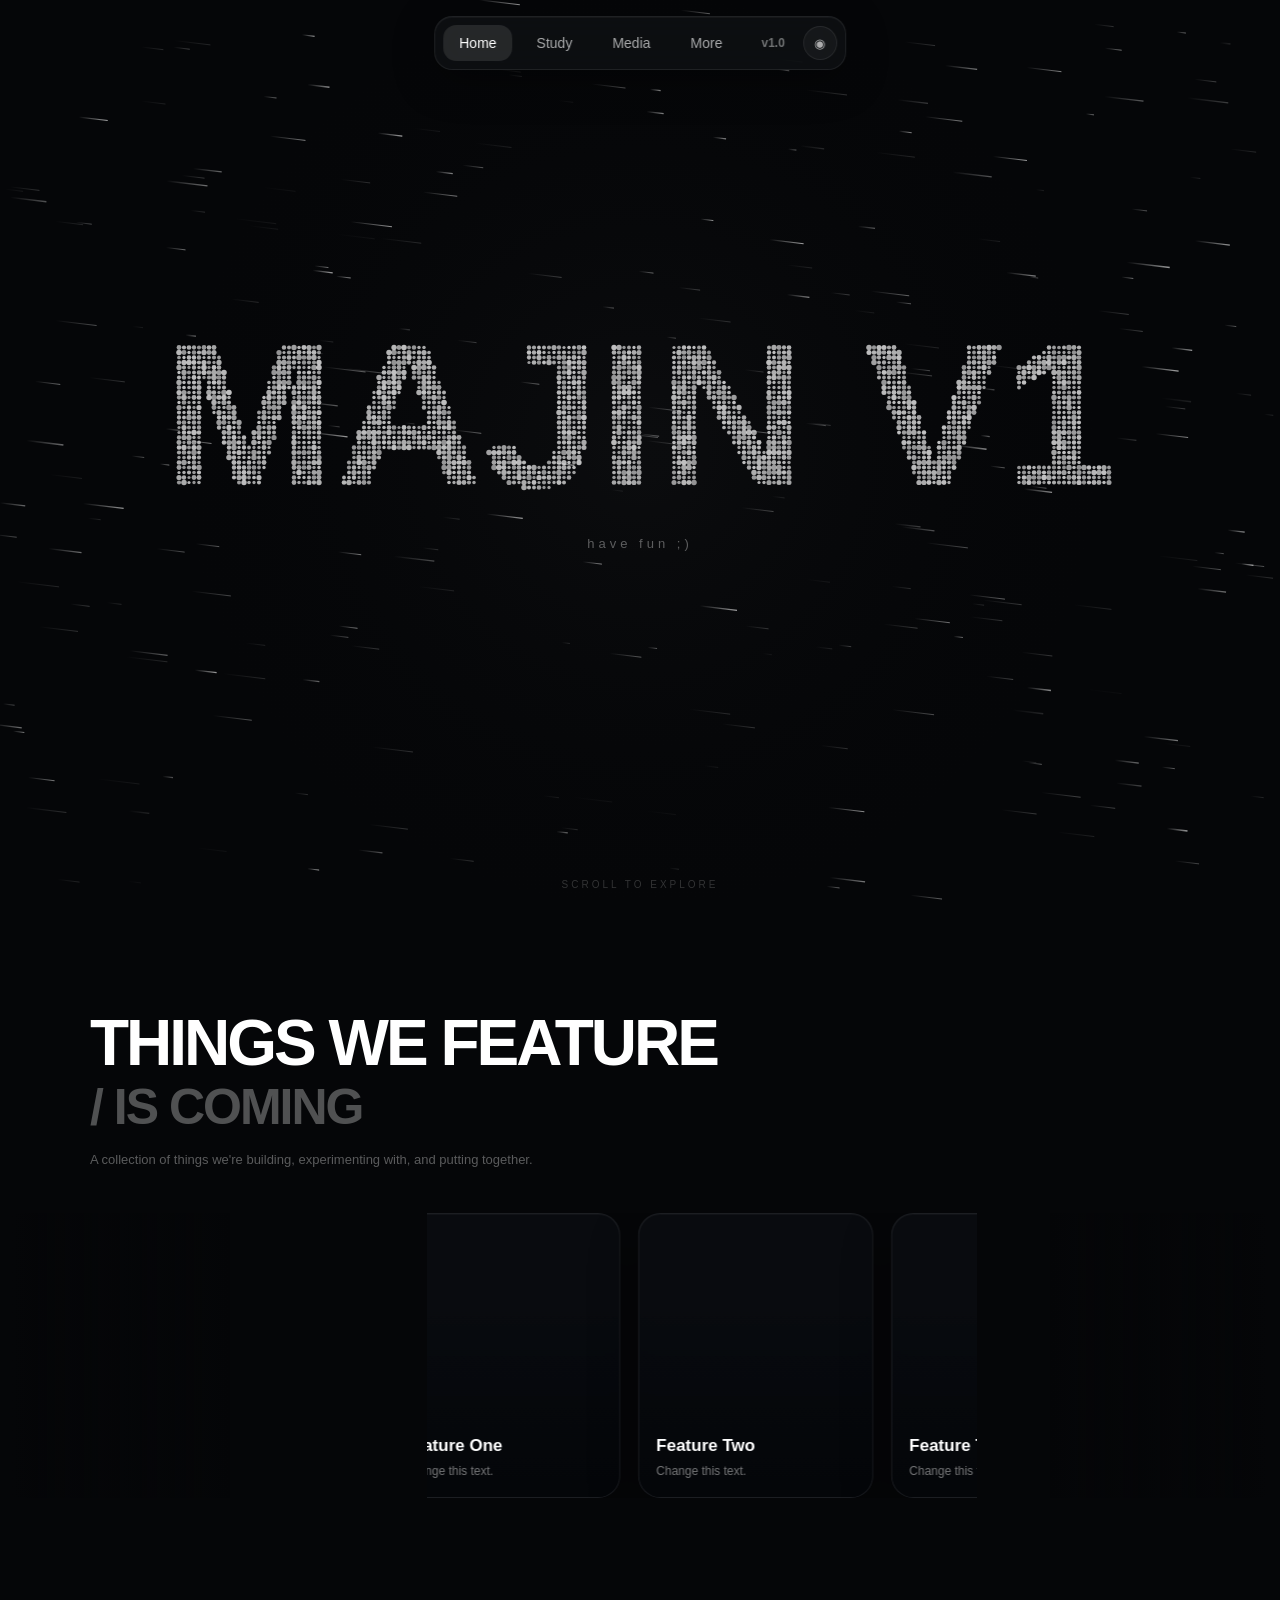
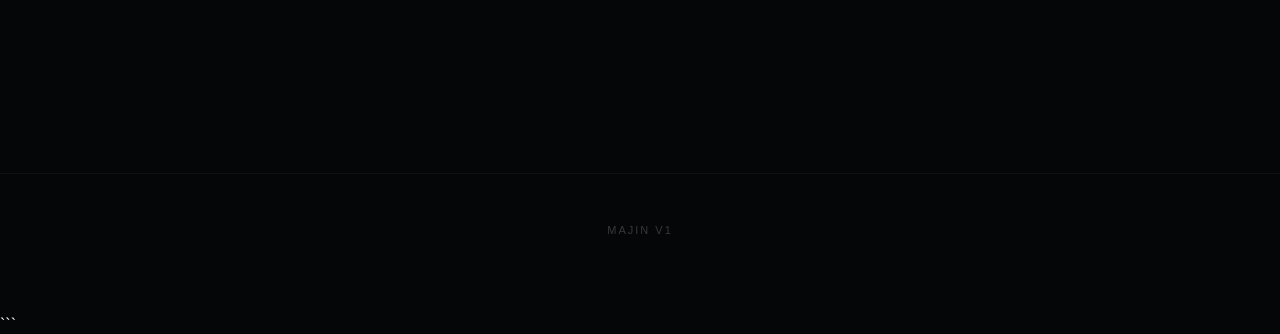
==== index.html @ 3dbf19ff "Update index.html" ====
```html
<!DOCTYPE html>
<html lang="en">
<head>
    <meta charset="UTF-8">
    <meta name="viewport" content="width=device-width, initial-scale=1.0">

    <title>MAJIN V1</title>

    <style>
        * {
            box-sizing: border-box;
        }

        html {
            scroll-behavior: smooth;
            background: #050608;
        }

        body {
            margin: 0;
            min-height: 100vh;
            background: #050608;
            color: white;
            font-family: Arial, Helvetica, sans-serif;
            overflow-x: hidden;
        }

        canvas {
            position: fixed;
            inset: 0;
            width: 100%;
            height: 100%;
            display: block;
            z-index: 0;
            pointer-events: none;
        }

        /* =========================================================
           NAVIGATION
           ========================================================= */

        .nav {
            position: fixed;
            top: 16px;
            left: 50%;
            transform: translateX(-50%);

            z-index: 50;

            display: flex;
            align-items: center;
            gap: 8px;

            padding: 8px;

            border: 1px solid rgba(255, 255, 255, 0.08);
            border-radius: 18px;

            background: rgba(16, 18, 22, 0.72);

            backdrop-filter: blur(16px);
            -webkit-backdrop-filter: blur(16px);

            box-shadow:
                0 10px 40px rgba(0, 0, 0, 0.35),
                inset 0 1px rgba(255, 255, 255, 0.04);
        }

        .nav-item {
            border: 0;
            outline: 0;

            padding: 10px 16px;

            border-radius: 13px;

            background: transparent;
            color: rgba(255, 255, 255, 0.65);

            font-size: 14px;
            font-weight: 500;

            cursor: pointer;

            transition:
                color 0.2s ease,
                background 0.2s ease,
                transform 0.2s ease;
        }

        .nav-item:hover {
            color: white;
            background: rgba(255, 255, 255, 0.07);
            transform: translateY(-1px);
        }

        .nav-item.active {
            color: white;
            background: rgba(255, 255, 255, 0.10);
        }

        .version {
            margin-left: 5px;
            padding: 8px 10px;

            color: rgba(255, 255, 255, 0.42);

            font-size: 12px;
            font-weight: 600;
        }

        .profile {
            width: 34px;
            height: 34px;

            display: grid;
            place-items: center;

            border: 1px solid rgba(255, 255, 255, 0.08);
            border-radius: 50%;

            color: rgba(255, 255, 255, 0.65);
            background: rgba(255, 255, 255, 0.04);

            font-size: 13px;
        }

        /* =========================================================
           HERO / FIRST SCREEN
           ========================================================= */

        .hero {
            position: relative;
            z-index: 5;

            min-height: 100vh;

            display: flex;
            flex-direction: column;
            align-items: center;
            justify-content: center;

            padding:
                110px
                20px
                80px;

            text-align: center;
        }

        .hero-subtitle {
            margin-top: 120px;

            color: rgba(255, 255, 255, 0.34);

            font-size: 13px;
            letter-spacing: 4px;
            text-transform: lowercase;
        }

        .scroll-cue {
            position: absolute;

            bottom: 28px;
            left: 50%;

            transform: translateX(-50%);

            color: rgba(255, 255, 255, 0.18);

            font-size: 10px;
            letter-spacing: 3px;
            text-transform: uppercase;

            animation:
                scrollFloat 2.4s ease-in-out infinite;
        }

        @keyframes scrollFloat {
            0%,
            100% {
                transform:
                    translateX(-50%)
                    translateY(0);
            }

            50% {
                transform:
                    translateX(-50%)
                    translateY(5px);
            }
        }

        /* =========================================================
           FEATURE SECTION
           ========================================================= */

        .feature-section {
            position: relative;
            z-index: 6;

            min-height: 95vh;

            padding-top: 95px;
            padding-bottom: 180px;

            overflow: hidden;
        }

        .feature-heading {
            width: min(1100px, 92vw);

            margin: 0 auto;

            text-align: left;
        }

        .feature-title {
            margin: 0;

            font-size:
                clamp(
                    34px,
                    5vw,
                    64px
                );

            line-height: 0.95;

            font-weight: 850;

            letter-spacing: -3px;
        }

        .feature-coming {
            margin-top: 8px;

            font-size:
                clamp(
                    28px,
                    4vw,
                    50px
                );

            line-height: 1;

            font-weight: 800;

            letter-spacing: -2px;

            color:
                rgba(255, 255, 255, 0.30);
        }

        .feature-description {
            margin-top: 18px;

            max-width: 520px;

            color:
                rgba(255, 255, 255, 0.34);

            font-size: 13px;
            line-height: 1.6;
        }

        /* =========================================================
           CAROUSEL WINDOW
           ========================================================= */

        .carousel-window {
            position: relative;

            width: 100%;

            margin-top: 42px;

            overflow: hidden;
        }

        /*
            The visible area begins around 1/3 of the page
            and extends a little beyond the 3/4 mark.
        */

        .carousel-viewport {
            width: 43%;

            margin-left: 33.33%;

            overflow: hidden;

            position: relative;
        }

        .carousel-track {
            display: flex;
            gap: 18px;

            width: max-content;

            transform: translateX(0);

            will-change: transform;
        }

        /* =========================================================
           FEATURE CARDS
           ========================================================= */

        .feature-card {
            position: relative;

            flex: 0 0 235px;

            height: 285px;

            overflow: hidden;

            border: 1px solid
                rgba(255, 255, 255, 0.08);

            border-radius: 22px;

            background:
                rgba(11, 14, 19, 0.78);

            box-shadow:
                0 18px 50px
                rgba(0, 0, 0, 0.28),
                inset 0 1px
                rgba(255, 255, 255, 0.03);

            transition:
                transform 0.25s ease,
                border-color 0.25s ease;
        }

        .feature-card:hover {
            transform: translateY(-7px);

            border-color:
                rgba(255, 255, 255, 0.18);
        }

        .feature-image {
            width: 100%;
            height: 175px;

            display: block;

            object-fit: cover;

            background:
                linear-gradient(
                    135deg,
                    #11151b,
                    #07090d
                );
        }

        .feature-gradient {
            position: absolute;

            inset: 0;

            background:
                linear-gradient(
                    to bottom,
                    transparent 32%,
                    rgba(4, 6, 9, 0.96) 100%
                );

            pointer-events: none;
        }

        .feature-content {
            position: absolute;

            left: 17px;
            right: 17px;
            bottom: 17px;
        }

        .feature-name {
            margin: 0;

            font-size: 17px;
            font-weight: 750;
        }

        .feature-description-card {
            margin: 7px 0 0;

            color:
                rgba(255, 255, 255, 0.45);

            font-size: 12px;
            line-height: 1.45;
        }

        /* =========================================================
           SECTION EDGE FADES
           ========================================================= */

        .carousel-fade-left,
        .carousel-fade-right {
            position: absolute;

            top: 0;
            bottom: 0;

            width: 18%;

            z-index: 3;

            pointer-events: none;
        }

        .carousel-fade-left {
            left: 0;

            background:
                linear-gradient(
                    to right,
                    #050608 5%,
                    rgba(5, 6, 8, 0)
                );
        }

        .carousel-fade-right {
            right: 0;

            background:
                linear-gradient(
                    to left,
                    #050608 5%,
                    rgba(5, 6, 8, 0)
                );
        }

        /* =========================================================
           FOOTER
           ========================================================= */

        .footer {
            position: relative;

            z-index: 5;

            padding: 50px 20px 80px;

            border-top:
                1px solid
                rgba(255, 255, 255, 0.05);

            text-align: center;

            color:
                rgba(255, 255, 255, 0.20);

            font-size: 11px;

            letter-spacing: 2px;

            text-transform: uppercase;
        }

        /* =========================================================
           MOBILE
           ========================================================= */

        @media (max-width: 850px) {

            .carousel-viewport {
                width: 68%;

                margin-left: 16%;
            }

            .feature-card {
                flex-basis: 220px;
                height: 270px;
            }
        }

        @media (max-width: 620px) {

            .nav {
                width:
                    calc(100% - 22px);

                justify-content:
                    center;
            }

            .nav-item {
                padding:
                    9px 10px;

                font-size: 11px;
            }

            .version,
            .profile {
                display: none;
            }

            .hero {
                min-height: 100vh;

                padding:
                    100px 18px 60px;
            }

            .hero-subtitle {
                margin-top: 95px;

                font-size: 10px;

                letter-spacing: 3px;
            }

            .feature-section {
                min-height: 100vh;

                padding-top: 70px;
            }

            .feature-heading {
                width:
                    calc(100% - 36px);
            }

            .carousel-viewport {
                width: 86%;

                margin-left: 7%;
            }

            .feature-card {
                flex-basis: 205px;
                height: 255px;
            }

            .feature-image {
                height: 150px;
            }
        }
    </style>
</head>

<body>

    <!-- =========================================================
         PARTICLE BACKGROUND
         ========================================================= -->

    <canvas id="canvas"></canvas>


    <!-- =========================================================
         NAV
         ========================================================= -->

    <nav class="nav">

        <button class="nav-item active">
            Home
        </button>

        <button class="nav-item">
            Study
        </button>

        <button class="nav-item">
            Media
        </button>

        <button class="nav-item">
            More
        </button>

        <div class="version">
            v1.0
        </div>

        <div class="profile">
            ◉
        </div>

    </nav>


    <!-- =========================================================
         HERO
         ========================================================= -->

    <section class="hero">

        <div class="hero-subtitle">
            have fun ;)
        </div>

        <div class="scroll-cue">
            scroll to explore
        </div>

    </section>


    <!-- =========================================================
         FEATURE SECTION
         ========================================================= -->

    <section class="feature-section">

        <div class="feature-heading">

            <h2 class="feature-title">
                THINGS WE FEATURE
            </h2>

            <div class="feature-coming">
                / IS COMING
            </div>

            <p class="feature-description">
                A collection of things we're building,
                experimenting with, and putting together.
            </p>

        </div>


        <div class="carousel-window">

            <div class="carousel-fade-left"></div>

            <div class="carousel-viewport">

                <div
                    class="carousel-track"
                    id="carouselTrack">
                </div>

            </div>

            <div class="carousel-fade-right"></div>

        </div>

    </section>


    <!-- =========================================================
         FOOTER
         ========================================================= -->

    <footer class="footer">
        MAJIN V1
    </footer>


    <script>

        /* =========================================================
           FEATURE CARDS
           =========================================================

           CHANGE YOUR CARDS HERE.

           image:
             Paste an image URL.

           title:
             Card title.

           description:
             Small text under the title.

           You can add as many cards as you want.

           ========================================================= */

        const features = [

            {
                image:
                    "PASTE_IMAGE_URL_HERE",

                title:
                    "Feature One",

                description:
                    "Change this text."
            },

            {
                image:
                    "PASTE_IMAGE_URL_HERE",

                title:
                    "Feature Two",

                description:
                    "Change this text."
            },

            {
                image:
                    "PASTE_IMAGE_URL_HERE",

                title:
                    "Feature Three",

                description:
                    "Change this text."
            },

            {
                image:
                    "PASTE_IMAGE_URL_HERE",

                title:
                    "Feature Four",

                description:
                    "Change this text."
            },

            {
                image:
                    "PASTE_IMAGE_URL_HERE",

                title:
                    "Feature Five",

                description:
                    "Change this text."
            },

            {
                image:
                    "PASTE_IMAGE_URL_HERE",

                title:
                    "Feature Six",

                description:
                    "Change this text."
            }

        ];


        /* =========================================================
           CAROUSEL SETTINGS
           ========================================================= */

        const CARD_SPEED = 0.55;

        const CARD_GAP = 18;


        /* =========================================================
           CREATE CARDS
           ========================================================= */

        const track =
            document.getElementById(
                "carouselTrack"
            );


        function createCard(
            feature
        ) {

            const card =
                document.createElement(
                    "article"
                );

            card.className =
                "feature-card";


            const image =
                document.createElement(
                    "img"
                );

            image.className =
                "feature-image";

            image.src =
                feature.image;

            image.alt =
                feature.title;


            image.onerror =
                function () {

                    this.remove();

                };


            const gradient =
                document.createElement(
                    "div"
                );

            gradient.className =
                "feature-gradient";


            const content =
                document.createElement(
                    "div"
                );

            content.className =
                "feature-content";


            const title =
                document.createElement(
                    "h3"
                );

            title.className =
                "feature-name";

            title.textContent =
                feature.title;


            const description =
                document.createElement(
                    "p"
                );

            description.className =
                "feature-description-card";

            description.textContent =
                feature.description;


            content.appendChild(
                title
            );

            content.appendChild(
                description
            );


            card.appendChild(
                image
            );

            card.appendChild(
                gradient
            );

            card.appendChild(
                content
            );


            return card;
        }


        /* =========================================================
           DUPLICATE CARDS
           =========================================================

           The duplicated cards make the track seamless.
        */

        function populateCarousel() {

            track.innerHTML = "";


            const totalSets = 3;


            for (
                let set = 0;
                set < totalSets;
                set++
            ) {

                features.forEach(
                    (
                        feature
                    ) => {

                        track.appendChild(
                            createCard(
                                feature
                            )
                        );

                    }
                );
            }
        }


        populateCarousel();


        /* =========================================================
           CAROUSEL ENGINE
           ========================================================= */

        let trackOffset = 0;


        function getCardWidth() {

            const firstCard =
                track.querySelector(
                    ".feature-card"
                );


            if (
                !firstCard
            ) {
                return 253;
            }


            return (
                firstCard.offsetWidth +
                CARD_GAP
            );
        }


        function animateCarousel() {

            trackOffset -=
                CARD_SPEED;


            const loopWidth =
                features.length *
                getCardWidth();


            /*
                Once the first set has moved completely
                out of view, move it back to the end.

                This makes it feel like an infinite
                stream of cards.
            */

            if (
                Math.abs(
                    trackOffset
                ) >= loopWidth
            ) {

                trackOffset +=
                    loopWidth;
            }


            track.style.transform =
                `translateX(${trackOffset}px)`;


            requestAnimationFrame(
                animateCarousel
            );
        }


        animateCarousel();


        /* =========================================================
           PARTICLE TITLE
           ========================================================= */

        const canvas =
            document.getElementById(
                "canvas"
            );

        const ctx =
            canvas.getContext(
                "2d"
            );


        let width = 0;
        let height = 0;


        const mouse = {

            x: -1000,
            y: -1000,

            active: false

        };


        /* =========================================================
           PARTICLE SETTINGS
           ========================================================= */

        const PARTICLE_SPACING = 5;

        /*
            Smaller = smaller mouse reaction area.
        */

        const MOUSE_RADIUS = 70;


        const MOUSE_FORCE = 18;

        const SPRING = 0.085;

        const DAMPING = 0.82;


        const STAR_COUNT = 260;

        const STAR_SPEED = 1.8;


        let particles = [];

        let stars = [];


        const textCanvas =
            document.createElement(
                "canvas"
            );

        const textCtx =
            textCanvas.getContext(
                "2d"
            );


        /* =========================================================
           TEXT PARTICLES
           ========================================================= */

        function createTextParticles() {

            particles = [];


            const tempWidth =
                Math.min(
                    width * 0.90,
                    1500
                );


            const tempHeight =
                Math.min(
                    height * 0.45,
                    500
                );


            textCanvas.width =
                tempWidth;

            textCanvas.height =
                tempHeight;


            textCtx.clearRect(
                0,
                0,
                tempWidth,
                tempHeight
            );


            let fontSize =
                Math.min(
                    tempWidth * 0.18,
                    tempHeight * 0.60
                );


            textCtx.font =
                `900 ${fontSize}px Arial, Helvetica, sans-serif`;


            textCtx.textAlign =
                "center";


            textCtx.textBaseline =
                "middle";


            textCtx.fillStyle =
                "#ffffff";


            textCtx.fillText(
                "MAJIN V1",
                tempWidth / 2,
                tempHeight / 2
            );


            const image =
                textCtx.getImageData(
                    0,
                    0,
                    tempWidth,
                    tempHeight
                );


            const data =
                image.data;


            const offsetX =
                (width - tempWidth) / 2;


            const offsetY =
                (height - tempHeight) / 2 -
                20;


            for (
                let y = 0;
                y < tempHeight;
                y += PARTICLE_SPACING
            ) {

                for (
                    let x = 0;
                    x < tempWidth;
                    x += PARTICLE_SPACING
                ) {

                    const index =
                        (
                            y *
                            tempWidth +
                            x
                        ) *
                        4;


                    const alpha =
                        data[
                            index +
                            3
                        ];


                    if (
                        alpha > 140
                    ) {

                        particles.push({

                            x:
                                offsetX +
                                x,

                            y:
                                offsetY +
                                y,

                            homeX:
                                offsetX +
                                x,

                            homeY:
                                offsetY +
                                y,

                            vx: 0,

                            vy: 0,

                            size:
                                Math.random() *
                                1.2 +
                                1.6,

                            alpha:
                                Math.random() *
                                0.25 +
                                0.75
                        });
                    }
                }
            }
        }


        /* =========================================================
           STARS
           ========================================================= */

        function createStars() {

            stars = [];


            for (
                let i = 0;
                i < STAR_COUNT;
                i++
            ) {

                stars.push({

                    x:
                        Math.random() *
                        width,

                    y:
                        Math.random() *
                        height,

                    length:
                        Math.random() *
                        35 +
                        8,

                    speed:
                        Math.random() *
                        STAR_SPEED +
                        0.25,

                    alpha:
                        Math.random() *
                        0.55 +
                        0.10,

                    width:
                        Math.random() *
                        1.2 +
                        0.2

                });
            }
        }


        /* =========================================================
           RESIZE
           ========================================================= */

        function resize() {

            width =
                window.innerWidth;


            height =
                window.innerHeight;


            const pixelRatio =
                Math.min(
                    window.devicePixelRatio ||
                    1,
                    2
                );


            canvas.width =
                width *
                pixelRatio;


            canvas.height =
                height *
                pixelRatio;


            canvas.style.width =
                width +
                "px";


            canvas.style.height =
                height +
                "px";


            ctx.setTransform(
                pixelRatio,
                0,
                0,
                pixelRatio,
                0,
                0
            );


            createStars();

            createTextParticles();
        }


        window.addEventListener(
            "resize",
            resize
        );


        /* =========================================================
           MOUSE
           ========================================================= */

        window.addEventListener(
            "mousemove",
            (
                event
            ) => {

                mouse.x =
                    event.clientX;

                mouse.y =
                    event.clientY;

                mouse.active =
                    true;
            }
        );


        window.addEventListener(
            "mouseleave",
            () => {

                mouse.active =
                    false;

                mouse.x =
                    -1000;

                mouse.y =
                    -1000;
            }
        );


        /* =========================================================
           PARTICLE UPDATE
           ========================================================= */

        function updateParticle(
            particle
        ) {

            const springX =
                (
                    particle.homeX -
                    particle.x
                ) *
                SPRING;


            const springY =
                (
                    particle.homeY -
                    particle.y
                ) *
                SPRING;


            particle.vx +=
                springX;


            particle.vy +=
                springY;


            if (
                mouse.active
            ) {

                const dx =
                    particle.x -
                    mouse.x;


                const dy =
                    particle.y -
                    mouse.y;


                const distance =
                    Math.sqrt(
                        dx * dx +
                        dy * dy
                    );


                if (
                    distance > 0 &&
                    distance <
                        MOUSE_RADIUS
                ) {

                    const nx =
                        dx /
                        distance;


                    const ny =
                        dy /
                        distance;


                    const influence =
                        1 -
                        distance /
                        MOUSE_RADIUS;


                    const force =
                        MOUSE_FORCE *
                        influence *
                        influence;


                    particle.vx +=
                        nx *
                        force;


                    particle.vy +=
                        ny *
                        force;
                }
            }


            particle.vx *=
                DAMPING;


            particle.vy *=
                DAMPING;


            particle.x +=
                particle.vx;


            particle.y +=
                particle.vy;
        }


        /* =========================================================
           DRAW STARS
           ========================================================= */

        function drawStars() {

            for (
                const star of stars
            ) {

                star.x +=
                    star.speed;


                if (
                    star.x >
                    width + 100
                ) {

                    star.x =
                        -100;


                    star.y =
                        Math.random() *
                        height;
                }


                const gradient =
                    ctx.createLinearGradient(
                        star.x,
                        star.y,
                        star.x -
                            star.length,
                        star.y -
                            star.length *
                            0.12
                    );


                gradient.addColorStop(
                    0,
                    `rgba(
                        255,
                        255,
                        255,
                        ${star.alpha}
                    )`
                );


                gradient.addColorStop(
                    1,
                    "rgba(255,255,255,0)"
                );


                ctx.strokeStyle =
                    gradient;


                ctx.lineWidth =
                    star.width;


                ctx.beginPath();


                ctx.moveTo(
                    star.x,
                    star.y
                );


                ctx.lineTo(
                    star.x -
                        star.length,
                    star.y -
                        star.length *
                        0.12
                );


                ctx.stroke();
            }
        }


        /* =========================================================
           DRAW PARTICLES
           ========================================================= */

        function drawParticles() {

            for (
                const particle of particles
            ) {

                let glow = 0;


                if (
                    mouse.active
                ) {

                    const dx =
                        particle.x -
                        mouse.x;


                    const dy =
                        particle.y -
                        mouse.y;


                    const distance =
                        Math.sqrt(
                            dx * dx +
                            dy * dy
                        );


                    if (
                        distance <
                        MOUSE_RADIUS
                    ) {

                        glow =
                            1 -
                            distance /
                            MOUSE_RADIUS;
                    }
                }


                const brightness =
                    0.75 +
                    glow *
                    0.25;


                ctx.fillStyle =
                    `rgba(
                        255,
                        255,
                        255,
                        ${
                            particle.alpha *
                            brightness
                        }
                    )`;


                ctx.beginPath();


                ctx.arc(
                    particle.x,
                    particle.y,
                    particle.size,
                    0,
                    Math.PI * 2
                );


                ctx.fill();
            }
        }


        /* =========================================================
           BACKGROUND ANIMATION
           ========================================================= */

        function animate() {

            ctx.fillStyle =
                "#050608";


            ctx.fillRect(
                0,
                0,
                width,
                height
            );


            const glow =
                ctx.createRadialGradient(
                    width / 2,
                    height / 2,
                    30,
                    width / 2,
                    height / 2,
                    Math.min(
                        width,
                        height
                    ) *
                    0.55
                );


            glow.addColorStop(
                0,
                "rgba(255,255,255,0.025)"
            );


            glow.addColorStop(
                1,
                "rgba(0,0,0,0)"
            );


            ctx.fillStyle =
                glow;


            ctx.fillRect(
                0,
                0,
                width,
                height
            );


            drawStars();


            for (
                const particle of particles
            ) {

                updateParticle(
                    particle
                );
            }


            drawParticles();


            requestAnimationFrame(
                animate
            );
        }


        /* =========================================================
           NAV
           ========================================================= */

        const navItems =
            document.querySelectorAll(
                ".nav-item"
            );


        navItems.forEach(
            (
                item
            ) => {

                item.addEventListener(
                    "click",
                    () => {

                        navItems.forEach(
                            (
                                nav
                            ) => {

                                nav.classList.remove(
                                    "active"
                                );
                            }
                        );


                        item.classList.add(
                            "active"
                        );
                    }
                );
            }
        );


        /* =========================================================
           START
           ========================================================= */

        resize();

        animate();

    </script>

</body>
</html>
```
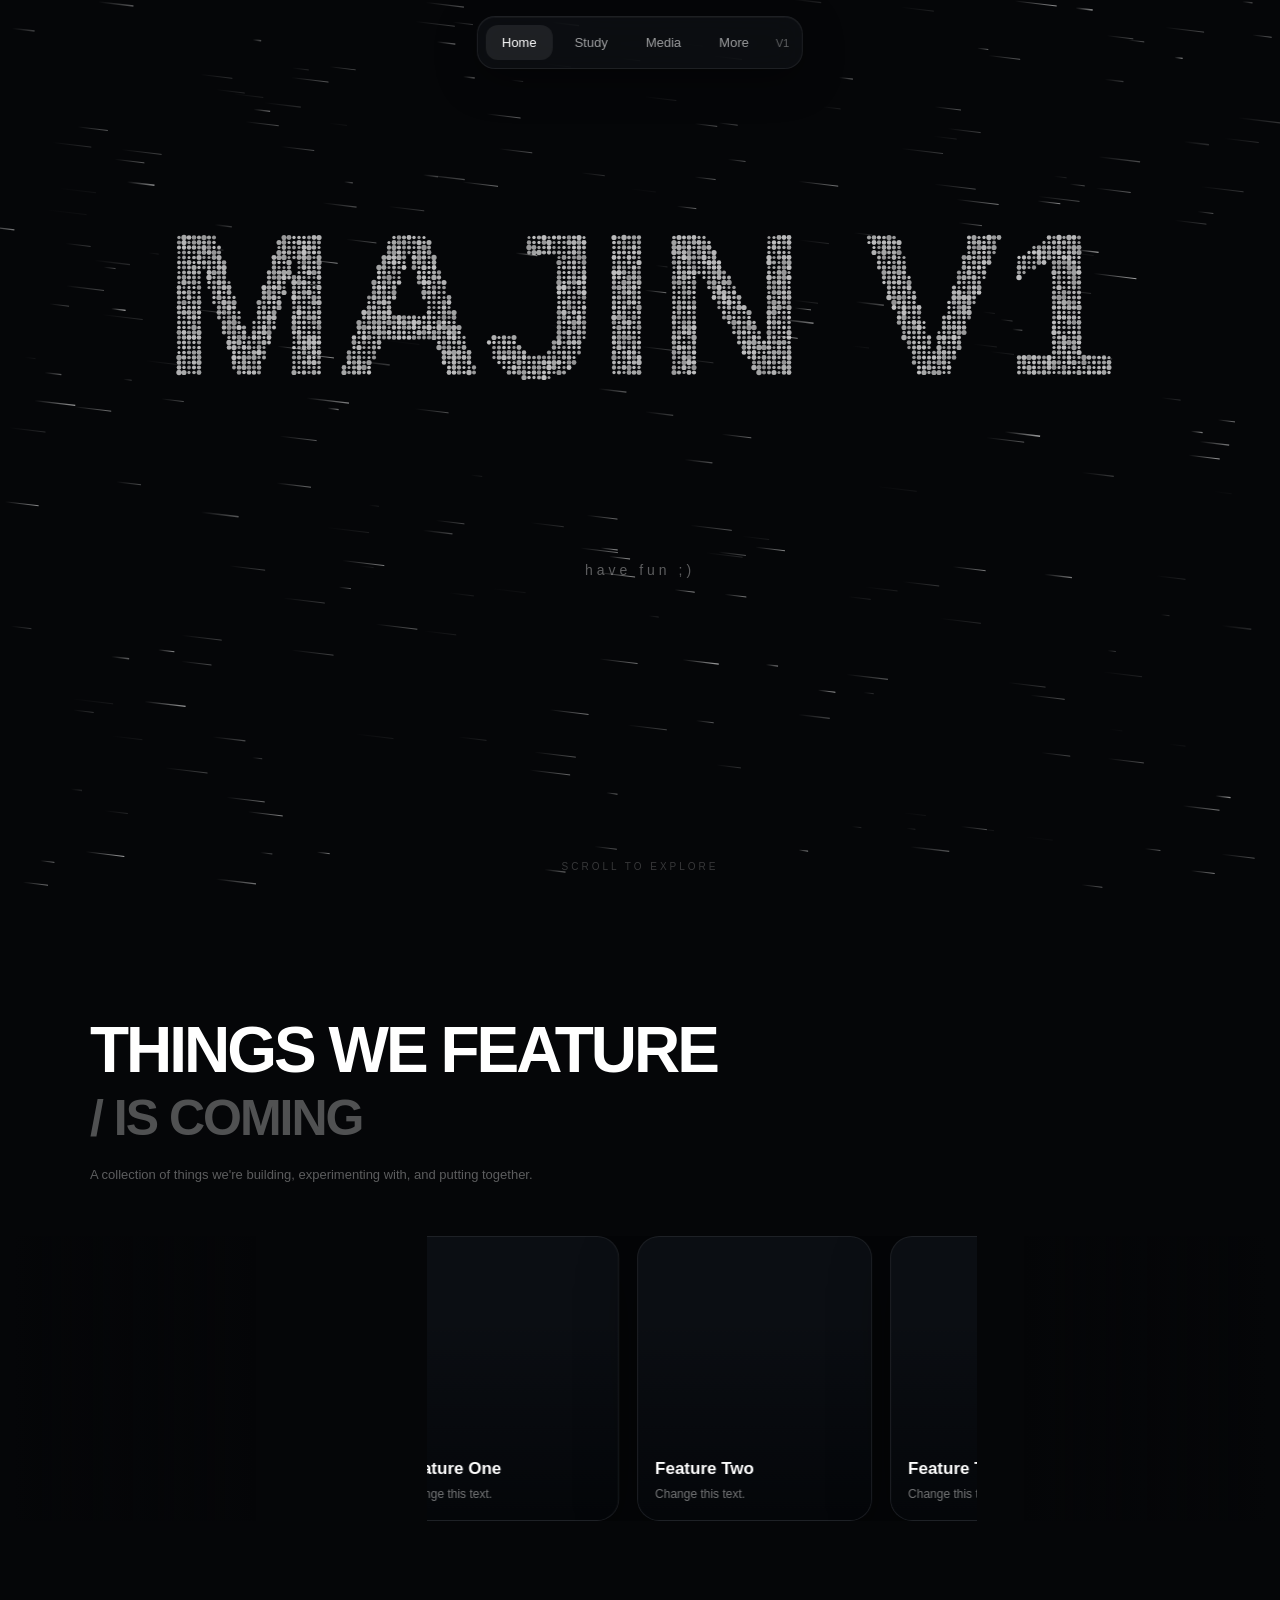
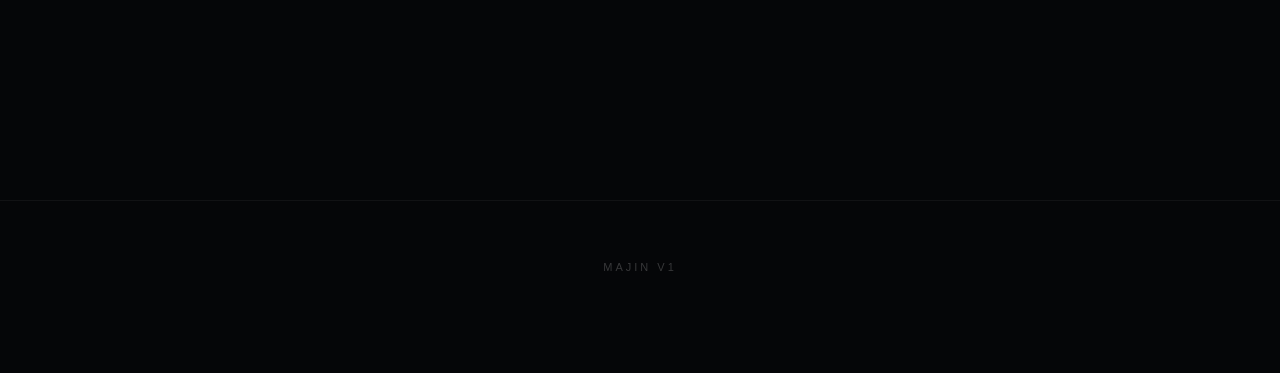
==== commit 85a2f6a2: "Update index.html" ====
--- a/index.html
+++ b/index.html
@@ -1,1788 +1,1251 @@
-```html
 <!DOCTYPE html>
 <html lang="en">
 <head>
-    <meta charset="UTF-8">
-    <meta name="viewport" content="width=device-width, initial-scale=1.0">
-
-    <title>MAJIN V1</title>
-
-    <style>
-        * {
-            box-sizing: border-box;
-        }
-
-        html {
-            scroll-behavior: smooth;
-            background: #050608;
-        }
-
-        body {
-            margin: 0;
-            min-height: 100vh;
-            background: #050608;
-            color: white;
-            font-family: Arial, Helvetica, sans-serif;
-            overflow-x: hidden;
-        }
-
-        canvas {
-            position: fixed;
-            inset: 0;
-            width: 100%;
-            height: 100%;
-            display: block;
-            z-index: 0;
-            pointer-events: none;
-        }
-
-        /* =========================================================
-           NAVIGATION
-           ========================================================= */
-
-        .nav {
-            position: fixed;
-            top: 16px;
-            left: 50%;
-            transform: translateX(-50%);
-
-            z-index: 50;
-
-            display: flex;
-            align-items: center;
-            gap: 8px;
-
-            padding: 8px;
-
-            border: 1px solid rgba(255, 255, 255, 0.08);
-            border-radius: 18px;
-
-            background: rgba(16, 18, 22, 0.72);
-
-            backdrop-filter: blur(16px);
-            -webkit-backdrop-filter: blur(16px);
-
-            box-shadow:
-                0 10px 40px rgba(0, 0, 0, 0.35),
-                inset 0 1px rgba(255, 255, 255, 0.04);
-        }
-
-        .nav-item {
-            border: 0;
-            outline: 0;
-
-            padding: 10px 16px;
-
-            border-radius: 13px;
-
-            background: transparent;
-            color: rgba(255, 255, 255, 0.65);
-
-            font-size: 14px;
-            font-weight: 500;
-
-            cursor: pointer;
-
-            transition:
-                color 0.2s ease,
-                background 0.2s ease,
-                transform 0.2s ease;
-        }
-
-        .nav-item:hover {
-            color: white;
-            background: rgba(255, 255, 255, 0.07);
-            transform: translateY(-1px);
-        }
-
-        .nav-item.active {
-            color: white;
-            background: rgba(255, 255, 255, 0.10);
-        }
-
-        .version {
-            margin-left: 5px;
-            padding: 8px 10px;
-
-            color: rgba(255, 255, 255, 0.42);
-
-            font-size: 12px;
-            font-weight: 600;
-        }
-
-        .profile {
-            width: 34px;
-            height: 34px;
-
-            display: grid;
-            place-items: center;
-
-            border: 1px solid rgba(255, 255, 255, 0.08);
-            border-radius: 50%;
-
-            color: rgba(255, 255, 255, 0.65);
-            background: rgba(255, 255, 255, 0.04);
-
-            font-size: 13px;
-        }
-
-        /* =========================================================
-           HERO / FIRST SCREEN
-           ========================================================= */
-
-        .hero {
-            position: relative;
-            z-index: 5;
-
-            min-height: 100vh;
-
-            display: flex;
-            flex-direction: column;
-            align-items: center;
-            justify-content: center;
-
-            padding:
-                110px
-                20px
-                80px;
-
-            text-align: center;
-        }
-
-        .hero-subtitle {
-            margin-top: 120px;
-
-            color: rgba(255, 255, 255, 0.34);
-
-            font-size: 13px;
-            letter-spacing: 4px;
-            text-transform: lowercase;
-        }
-
-        .scroll-cue {
-            position: absolute;
-
-            bottom: 28px;
-            left: 50%;
-
-            transform: translateX(-50%);
-
-            color: rgba(255, 255, 255, 0.18);
-
-            font-size: 10px;
-            letter-spacing: 3px;
-            text-transform: uppercase;
-
-            animation:
-                scrollFloat 2.4s ease-in-out infinite;
-        }
-
-        @keyframes scrollFloat {
-            0%,
-            100% {
-                transform:
-                    translateX(-50%)
-                    translateY(0);
-            }
-
-            50% {
-                transform:
-                    translateX(-50%)
-                    translateY(5px);
-            }
-        }
-
-        /* =========================================================
-           FEATURE SECTION
-           ========================================================= */
-
-        .feature-section {
-            position: relative;
-            z-index: 6;
-
-            min-height: 95vh;
-
-            padding-top: 95px;
-            padding-bottom: 180px;
-
-            overflow: hidden;
-        }
-
-        .feature-heading {
-            width: min(1100px, 92vw);
-
-            margin: 0 auto;
-
-            text-align: left;
-        }
-
-        .feature-title {
-            margin: 0;
-
-            font-size:
-                clamp(
-                    34px,
-                    5vw,
-                    64px
-                );
-
-            line-height: 0.95;
-
-            font-weight: 850;
-
-            letter-spacing: -3px;
-        }
-
-        .feature-coming {
-            margin-top: 8px;
-
-            font-size:
-                clamp(
-                    28px,
-                    4vw,
-                    50px
-                );
-
-            line-height: 1;
-
-            font-weight: 800;
-
-            letter-spacing: -2px;
-
-            color:
-                rgba(255, 255, 255, 0.30);
-        }
-
-        .feature-description {
-            margin-top: 18px;
-
-            max-width: 520px;
-
-            color:
-                rgba(255, 255, 255, 0.34);
-
-            font-size: 13px;
-            line-height: 1.6;
-        }
-
-        /* =========================================================
-           CAROUSEL WINDOW
-           ========================================================= */
-
-        .carousel-window {
-            position: relative;
-
-            width: 100%;
-
-            margin-top: 42px;
-
-            overflow: hidden;
-        }
-
-        /*
-            The visible area begins around 1/3 of the page
-            and extends a little beyond the 3/4 mark.
-        */
-
-        .carousel-viewport {
-            width: 43%;
-
-            margin-left: 33.33%;
-
-            overflow: hidden;
-
-            position: relative;
-        }
-
-        .carousel-track {
-            display: flex;
-            gap: 18px;
-
-            width: max-content;
-
-            transform: translateX(0);
-
-            will-change: transform;
-        }
-
-        /* =========================================================
-           FEATURE CARDS
-           ========================================================= */
-
-        .feature-card {
-            position: relative;
-
-            flex: 0 0 235px;
-
-            height: 285px;
-
-            overflow: hidden;
-
-            border: 1px solid
-                rgba(255, 255, 255, 0.08);
-
-            border-radius: 22px;
-
-            background:
-                rgba(11, 14, 19, 0.78);
-
-            box-shadow:
-                0 18px 50px
-                rgba(0, 0, 0, 0.28),
-                inset 0 1px
-                rgba(255, 255, 255, 0.03);
-
-            transition:
-                transform 0.25s ease,
-                border-color 0.25s ease;
-        }
-
-        .feature-card:hover {
-            transform: translateY(-7px);
-
-            border-color:
-                rgba(255, 255, 255, 0.18);
-        }
-
-        .feature-image {
-            width: 100%;
-            height: 175px;
-
-            display: block;
-
-            object-fit: cover;
-
-            background:
-                linear-gradient(
-                    135deg,
-                    #11151b,
-                    #07090d
-                );
-        }
-
-        .feature-gradient {
-            position: absolute;
-
-            inset: 0;
-
-            background:
-                linear-gradient(
-                    to bottom,
-                    transparent 32%,
-                    rgba(4, 6, 9, 0.96) 100%
-                );
-
-            pointer-events: none;
-        }
-
-        .feature-content {
-            position: absolute;
-
-            left: 17px;
-            right: 17px;
-            bottom: 17px;
-        }
-
-        .feature-name {
-            margin: 0;
-
-            font-size: 17px;
-            font-weight: 750;
-        }
-
-        .feature-description-card {
-            margin: 7px 0 0;
-
-            color:
-                rgba(255, 255, 255, 0.45);
-
-            font-size: 12px;
-            line-height: 1.45;
-        }
-
-        /* =========================================================
-           SECTION EDGE FADES
-           ========================================================= */
-
-        .carousel-fade-left,
-        .carousel-fade-right {
-            position: absolute;
-
-            top: 0;
-            bottom: 0;
-
-            width: 18%;
-
-            z-index: 3;
-
-            pointer-events: none;
-        }
-
-        .carousel-fade-left {
-            left: 0;
-
-            background:
-                linear-gradient(
-                    to right,
-                    #050608 5%,
-                    rgba(5, 6, 8, 0)
-                );
-        }
-
-        .carousel-fade-right {
-            right: 0;
-
-            background:
-                linear-gradient(
-                    to left,
-                    #050608 5%,
-                    rgba(5, 6, 8, 0)
-                );
-        }
-
-        /* =========================================================
-           FOOTER
-           ========================================================= */
-
-        .footer {
-            position: relative;
-
-            z-index: 5;
-
-            padding: 50px 20px 80px;
-
-            border-top:
-                1px solid
-                rgba(255, 255, 255, 0.05);
-
-            text-align: center;
-
-            color:
-                rgba(255, 255, 255, 0.20);
-
-            font-size: 11px;
-
-            letter-spacing: 2px;
-
-            text-transform: uppercase;
-        }
-
-        /* =========================================================
-           MOBILE
-           ========================================================= */
-
-        @media (max-width: 850px) {
-
-            .carousel-viewport {
-                width: 68%;
-
-                margin-left: 16%;
-            }
-
-            .feature-card {
-                flex-basis: 220px;
-                height: 270px;
-            }
-        }
-
-        @media (max-width: 620px) {
-
-            .nav {
-                width:
-                    calc(100% - 22px);
-
-                justify-content:
-                    center;
-            }
-
-            .nav-item {
-                padding:
-                    9px 10px;
-
-                font-size: 11px;
-            }
-
-            .version,
-            .profile {
-                display: none;
-            }
-
-            .hero {
-                min-height: 100vh;
-
-                padding:
-                    100px 18px 60px;
-            }
-
-            .hero-subtitle {
-                margin-top: 95px;
-
-                font-size: 10px;
-
-                letter-spacing: 3px;
-            }
-
-            .feature-section {
-                min-height: 100vh;
-
-                padding-top: 70px;
-            }
-
-            .feature-heading {
-                width:
-                    calc(100% - 36px);
-            }
-
-            .carousel-viewport {
-                width: 86%;
-
-                margin-left: 7%;
-            }
-
-            .feature-card {
-                flex-basis: 205px;
-                height: 255px;
-            }
-
-            .feature-image {
-                height: 150px;
-            }
-        }
-    </style>
+<meta charset="UTF-8">
+<meta name="viewport" content="width=device-width, initial-scale=1.0">
+<title>MAJIN V1</title>
+
+<style>
+* {
+    box-sizing: border-box;
+}
+
+html {
+    scroll-behavior: smooth;
+    background: #050608;
+}
+
+body {
+    margin: 0;
+    min-height: 100vh;
+    background: #050608;
+    color: white;
+    font-family: Arial, Helvetica, sans-serif;
+    overflow-x: hidden;
+    overflow-y: auto;
+}
+
+/* =========================
+   BACKGROUND
+========================= */
+
+canvas {
+    position: fixed;
+    inset: 0;
+    width: 100%;
+    height: 100%;
+    z-index: 0;
+    pointer-events: none;
+}
+
+/* =========================
+   NAV
+========================= */
+
+.nav {
+    position: fixed;
+    top: 16px;
+    left: 50%;
+    transform: translateX(-50%);
+    z-index: 20;
+
+    display: flex;
+    align-items: center;
+    gap: 6px;
+
+    padding: 8px;
+
+    border: 1px solid rgba(255,255,255,.08);
+    border-radius: 18px;
+
+    background: rgba(15,17,21,.72);
+    backdrop-filter: blur(16px);
+
+    box-shadow:
+        0 10px 40px rgba(0,0,0,.4),
+        inset 0 1px rgba(255,255,255,.04);
+}
+
+.nav-item {
+    border: 0;
+    background: transparent;
+    color: rgba(255,255,255,.6);
+
+    padding: 10px 16px;
+    border-radius: 12px;
+
+    cursor: pointer;
+    font-size: 13px;
+
+    transition: .2s ease;
+}
+
+.nav-item:hover,
+.nav-item.active {
+    color: white;
+    background: rgba(255,255,255,.08);
+}
+
+.version {
+    color: rgba(255,255,255,.35);
+    font-size: 11px;
+    margin: 0 5px;
+}
+
+/* =========================
+   HERO
+========================= */
+
+.hero {
+    position: relative;
+    z-index: 5;
+
+    min-height: 100vh;
+
+    display: flex;
+    flex-direction: column;
+
+    align-items: center;
+    justify-content: center;
+
+    padding: 110px 20px 80px;
+
+    text-align: center;
+}
+
+.hero-subtitle {
+    margin-top: 210px;
+
+    font-size: 14px;
+    letter-spacing: 4px;
+    text-transform: lowercase;
+
+    color: rgba(255,255,255,.35);
+}
+
+.scroll-cue {
+    position: absolute;
+    bottom: 28px;
+
+    color: rgba(255,255,255,.2);
+
+    font-size: 10px;
+    letter-spacing: 3px;
+    text-transform: uppercase;
+
+    animation: float 2s ease-in-out infinite;
+}
+
+@keyframes float {
+    0%,100% {
+        transform: translateY(0);
+    }
+
+    50% {
+        transform: translateY(6px);
+    }
+}
+
+/* =========================
+   FEATURES
+========================= */
+
+.feature-section {
+    position: relative;
+    z-index: 6;
+
+    min-height: 100vh;
+
+    padding:
+        120px
+        0
+        180px;
+
+    width: 100%;
+}
+
+.feature-heading {
+    width: min(1100px, 90vw);
+    margin: 0 auto;
+}
+
+.feature-title {
+    margin: 0;
+
+    font-size: clamp(38px, 5vw, 68px);
+    font-weight: 850;
+
+    letter-spacing: -3px;
+    line-height: .95;
+}
+
+.feature-coming {
+    margin-top: 8px;
+
+    font-size: clamp(28px, 4vw, 50px);
+    font-weight: 800;
+
+    letter-spacing: -2px;
+
+    color: rgba(255,255,255,.3);
+}
+
+.feature-description {
+    max-width: 500px;
+    margin-top: 18px;
+
+    color: rgba(255,255,255,.35);
+
+    font-size: 13px;
+    line-height: 1.6;
+}
+
+/* =========================
+   CAROUSEL
+========================= */
+
+.carousel-window {
+    position: relative;
+
+    width: 100%;
+
+    margin-top: 50px;
+
+    overflow: hidden;
+}
+
+.carousel-viewport {
+    width: 43%;
+    margin-left: 33.33%;
+
+    overflow: hidden;
+}
+
+.carousel-track {
+    display: flex;
+    gap: 18px;
+
+    width: max-content;
+
+    will-change: transform;
+}
+
+/* =========================
+   CARDS
+========================= */
+
+.feature-card {
+    position: relative;
+
+    flex: 0 0 235px;
+    height: 285px;
+
+    overflow: hidden;
+
+    border-radius: 22px;
+    border: 1px solid rgba(255,255,255,.08);
+
+    background: #0b0e13;
+
+    box-shadow:
+        0 20px 60px rgba(0,0,0,.35);
+
+    transition:
+        transform .25s ease,
+        border-color .25s ease;
+}
+
+.feature-card:hover {
+    transform: translateY(-7px);
+    border-color: rgba(255,255,255,.18);
+}
+
+.feature-image {
+    width: 100%;
+    height: 175px;
+
+    display: block;
+
+    object-fit: cover;
+
+    background:
+        linear-gradient(
+            135deg,
+            #11151b,
+            #07090d
+        );
+}
+
+.feature-gradient {
+    position: absolute;
+    inset: 0;
+
+    background:
+        linear-gradient(
+            to bottom,
+            transparent 30%,
+            rgba(4,6,9,.98)
+        );
+}
+
+.feature-content {
+    position: absolute;
+
+    left: 17px;
+    right: 17px;
+    bottom: 17px;
+}
+
+.feature-name {
+    margin: 0;
+
+    font-size: 17px;
+    font-weight: 750;
+}
+
+.feature-description-card {
+    margin: 7px 0 0;
+
+    color: rgba(255,255,255,.45);
+
+    font-size: 12px;
+    line-height: 1.45;
+}
+
+/* =========================
+   FADE EDGES
+========================= */
+
+.carousel-fade-left,
+.carousel-fade-right {
+    position: absolute;
+    top: 0;
+    bottom: 0;
+
+    width: 20%;
+
+    z-index: 5;
+    pointer-events: none;
+}
+
+.carousel-fade-left {
+    left: 0;
+
+    background:
+        linear-gradient(
+            to right,
+            #050608 5%,
+            transparent
+        );
+}
+
+.carousel-fade-right {
+    right: 0;
+
+    background:
+        linear-gradient(
+            to left,
+            #050608 5%,
+            transparent
+        );
+}
+
+/* =========================
+   FOOTER
+========================= */
+
+.footer {
+    position: relative;
+    z-index: 5;
+
+    padding: 60px 20px 100px;
+
+    border-top: 1px solid rgba(255,255,255,.05);
+
+    text-align: center;
+
+    color: rgba(255,255,255,.2);
+
+    font-size: 11px;
+    letter-spacing: 3px;
+}
+
+/* =========================
+   MOBILE
+========================= */
+
+@media (max-width: 850px) {
+
+    .carousel-viewport {
+        width: 65%;
+        margin-left: 17.5%;
+    }
+
+    .feature-card {
+        flex-basis: 220px;
+    }
+}
+
+@media (max-width: 600px) {
+
+    .nav {
+        width: calc(100% - 20px);
+        justify-content: center;
+    }
+
+    .nav-item {
+        padding: 9px 10px;
+        font-size: 11px;
+    }
+
+    .version {
+        display: none;
+    }
+
+    .hero-subtitle {
+        margin-top: 150px;
+    }
+
+    .feature-section {
+        padding-top: 90px;
+    }
+
+    .carousel-viewport {
+        width: 86%;
+        margin-left: 7%;
+    }
+
+    .feature-card {
+        flex-basis: 205px;
+        height: 255px;
+    }
+
+    .feature-image {
+        height: 150px;
+    }
+}
+</style>
 </head>
 
 <body>
 
-    <!-- =========================================================
-         PARTICLE BACKGROUND
-         ========================================================= -->
-
-    <canvas id="canvas"></canvas>
-
-
-    <!-- =========================================================
-         NAV
-         ========================================================= -->
-
-    <nav class="nav">
-
-        <button class="nav-item active">
-            Home
-        </button>
-
-        <button class="nav-item">
-            Study
-        </button>
-
-        <button class="nav-item">
-            Media
-        </button>
-
-        <button class="nav-item">
-            More
-        </button>
-
-        <div class="version">
-            v1.0
+<!-- =========================
+     BACKGROUND
+========================= -->
+
+<canvas id="canvas"></canvas>
+
+<!-- =========================
+     NAV
+========================= -->
+
+<nav class="nav">
+
+    <button class="nav-item active">
+        Home
+    </button>
+
+    <button class="nav-item">
+        Study
+    </button>
+
+    <button class="nav-item">
+        Media
+    </button>
+
+    <button class="nav-item">
+        More
+    </button>
+
+    <div class="version">
+        V1
+    </div>
+
+</nav>
+
+<!-- =========================
+     HERO
+========================= -->
+
+<section class="hero">
+
+    <div class="hero-subtitle">
+        have fun ;)
+    </div>
+
+    <div class="scroll-cue">
+        scroll to explore
+    </div>
+
+</section>
+
+<!-- =========================
+     FEATURES
+========================= -->
+
+<section class="feature-section">
+
+    <div class="feature-heading">
+
+        <h2 class="feature-title">
+            THINGS WE FEATURE
+        </h2>
+
+        <div class="feature-coming">
+            / IS COMING
         </div>
 
-        <div class="profile">
-            ◉
+        <p class="feature-description">
+            A collection of things we're building,
+            experimenting with, and putting together.
+        </p>
+
+    </div>
+
+    <div class="carousel-window">
+
+        <div class="carousel-fade-left"></div>
+
+        <div class="carousel-viewport">
+
+            <div
+                class="carousel-track"
+                id="carouselTrack">
+            </div>
+
         </div>
 
-    </nav>
-
-
-    <!-- =========================================================
-         HERO
-         ========================================================= -->
-
-    <section class="hero">
-
-        <div class="hero-subtitle">
-            have fun ;)
-        </div>
-
-        <div class="scroll-cue">
-            scroll to explore
-        </div>
-
-    </section>
-
-
-    <!-- =========================================================
-         FEATURE SECTION
-         ========================================================= -->
-
-    <section class="feature-section">
-
-        <div class="feature-heading">
-
-            <h2 class="feature-title">
-                THINGS WE FEATURE
-            </h2>
-
-            <div class="feature-coming">
-                / IS COMING
-            </div>
-
-            <p class="feature-description">
-                A collection of things we're building,
-                experimenting with, and putting together.
-            </p>
-
-        </div>
-
-
-        <div class="carousel-window">
-
-            <div class="carousel-fade-left"></div>
-
-            <div class="carousel-viewport">
-
-                <div
-                    class="carousel-track"
-                    id="carouselTrack">
-                </div>
-
-            </div>
-
-            <div class="carousel-fade-right"></div>
-
-        </div>
-
-    </section>
-
-
-    <!-- =========================================================
-         FOOTER
-         ========================================================= -->
-
-    <footer class="footer">
-        MAJIN V1
-    </footer>
-
-
-    <script>
-
-        /* =========================================================
-           FEATURE CARDS
-           =========================================================
-
-           CHANGE YOUR CARDS HERE.
-
-           image:
-             Paste an image URL.
-
-           title:
-             Card title.
-
-           description:
-             Small text under the title.
-
-           You can add as many cards as you want.
-
-           ========================================================= */
-
-        const features = [
-
-            {
-                image:
-                    "PASTE_IMAGE_URL_HERE",
-
-                title:
-                    "Feature One",
-
-                description:
-                    "Change this text."
-            },
-
-            {
-                image:
-                    "PASTE_IMAGE_URL_HERE",
-
-                title:
-                    "Feature Two",
-
-                description:
-                    "Change this text."
-            },
-
-            {
-                image:
-                    "PASTE_IMAGE_URL_HERE",
-
-                title:
-                    "Feature Three",
-
-                description:
-                    "Change this text."
-            },
-
-            {
-                image:
-                    "PASTE_IMAGE_URL_HERE",
-
-                title:
-                    "Feature Four",
-
-                description:
-                    "Change this text."
-            },
-
-            {
-                image:
-                    "PASTE_IMAGE_URL_HERE",
-
-                title:
-                    "Feature Five",
-
-                description:
-                    "Change this text."
-            },
-
-            {
-                image:
-                    "PASTE_IMAGE_URL_HERE",
-
-                title:
-                    "Feature Six",
-
-                description:
-                    "Change this text."
-            }
-
-        ];
-
-
-        /* =========================================================
-           CAROUSEL SETTINGS
-           ========================================================= */
-
-        const CARD_SPEED = 0.55;
-
-        const CARD_GAP = 18;
-
-
-        /* =========================================================
-           CREATE CARDS
-           ========================================================= */
-
-        const track =
-            document.getElementById(
-                "carouselTrack"
+        <div class="carousel-fade-right"></div>
+
+    </div>
+
+</section>
+
+<!-- =========================
+     FOOTER
+========================= -->
+
+<footer class="footer">
+    MAJIN V1
+</footer>
+
+<script>
+
+/* =========================================================
+   CHANGE YOUR CARDS HERE
+========================================================= */
+
+const features = [
+
+    {
+        image: "PASTE_IMAGE_URL_HERE",
+        title: "Feature One",
+        description: "Change this text."
+    },
+
+    {
+        image: "PASTE_IMAGE_URL_HERE",
+        title: "Feature Two",
+        description: "Change this text."
+    },
+
+    {
+        image: "PASTE_IMAGE_URL_HERE",
+        title: "Feature Three",
+        description: "Change this text."
+    },
+
+    {
+        image: "PASTE_IMAGE_URL_HERE",
+        title: "Feature Four",
+        description: "Change this text."
+    },
+
+    {
+        image: "PASTE_IMAGE_URL_HERE",
+        title: "Feature Five",
+        description: "Change this text."
+    },
+
+    {
+        image: "PASTE_IMAGE_URL_HERE",
+        title: "Feature Six",
+        description: "Change this text."
+    }
+
+];
+
+/* =========================
+   CARD CAROUSEL
+========================= */
+
+const track =
+    document.getElementById("carouselTrack");
+
+function makeCard(feature) {
+
+    const card =
+        document.createElement("article");
+
+    card.className = "feature-card";
+
+    const image =
+        document.createElement("img");
+
+    image.className = "feature-image";
+    image.src = feature.image;
+    image.alt = feature.title;
+
+    image.onerror = function() {
+        this.style.opacity = "0";
+    };
+
+    const gradient =
+        document.createElement("div");
+
+    gradient.className =
+        "feature-gradient";
+
+    const content =
+        document.createElement("div");
+
+    content.className =
+        "feature-content";
+
+    const title =
+        document.createElement("h3");
+
+    title.className =
+        "feature-name";
+
+    title.textContent =
+        feature.title;
+
+    const description =
+        document.createElement("p");
+
+    description.className =
+        "feature-description-card";
+
+    description.textContent =
+        feature.description;
+
+    content.appendChild(title);
+    content.appendChild(description);
+
+    card.appendChild(image);
+    card.appendChild(gradient);
+    card.appendChild(content);
+
+    return card;
+}
+
+function buildCarousel() {
+
+    track.innerHTML = "";
+
+    /*
+        Duplicate the cards several times
+        to create the infinite loop.
+    */
+
+    for (let i = 0; i < 4; i++) {
+
+        features.forEach(feature => {
+
+            track.appendChild(
+                makeCard(feature)
             );
 
-
-        function createCard(
-            feature
+        });
+    }
+}
+
+buildCarousel();
+
+let carouselX = 0;
+
+const CARD_WIDTH = 253;
+const SPEED = 0.55;
+
+function moveCards() {
+
+    carouselX -= SPEED;
+
+    const loopSize =
+        features.length * CARD_WIDTH;
+
+    if (
+        Math.abs(carouselX) >= loopSize
+    ) {
+        carouselX += loopSize;
+    }
+
+    track.style.transform =
+        `translateX(${carouselX}px)`;
+
+    requestAnimationFrame(moveCards);
+}
+
+moveCards();
+
+/* =========================
+   PARTICLE TITLE
+========================= */
+
+const canvas =
+    document.getElementById("canvas");
+
+const ctx =
+    canvas.getContext("2d");
+
+let width = 0;
+let height = 0;
+
+const mouse = {
+    x: -1000,
+    y: -1000,
+    active: false
+};
+
+const PARTICLE_SPACING = 5;
+
+/*
+    Smaller = fewer particles react.
+*/
+
+const MOUSE_RADIUS = 70;
+
+const MOUSE_FORCE = 18;
+
+const SPRING = 0.085;
+
+const DAMPING = 0.82;
+
+const STAR_COUNT = 260;
+
+const STAR_SPEED = 1.8;
+
+let particles = [];
+let stars = [];
+
+const textCanvas =
+    document.createElement("canvas");
+
+const textCtx =
+    textCanvas.getContext("2d");
+
+/* =========================
+   CREATE TEXT
+========================= */
+
+function createParticles() {
+
+    particles = [];
+
+    const tempWidth =
+        Math.min(
+            width * .9,
+            1500
+        );
+
+    const tempHeight =
+        Math.min(
+            height * .45,
+            500
+        );
+
+    textCanvas.width =
+        tempWidth;
+
+    textCanvas.height =
+        tempHeight;
+
+    textCtx.clearRect(
+        0,
+        0,
+        tempWidth,
+        tempHeight
+    );
+
+    const fontSize =
+        Math.min(
+            tempWidth * .18,
+            tempHeight * .6
+        );
+
+    textCtx.font =
+        `900 ${fontSize}px Arial`;
+
+    textCtx.textAlign =
+        "center";
+
+    textCtx.textBaseline =
+        "middle";
+
+    textCtx.fillStyle =
+        "white";
+
+    textCtx.fillText(
+        "MAJIN V1",
+        tempWidth / 2,
+        tempHeight / 2
+    );
+
+    const image =
+        textCtx.getImageData(
+            0,
+            0,
+            tempWidth,
+            tempHeight
+        );
+
+    const data =
+        image.data;
+
+    const offsetX =
+        (width - tempWidth) / 2;
+
+    /*
+        Place the title in the upper part
+        of the hero.
+    */
+
+    const offsetY =
+        (height - tempHeight) / 2 - 130;
+
+    for (
+        let y = 0;
+        y < tempHeight;
+        y += PARTICLE_SPACING
+    ) {
+
+        for (
+            let x = 0;
+            x < tempWidth;
+            x += PARTICLE_SPACING
         ) {
 
-            const card =
-                document.createElement(
-                    "article"
-                );
-
-            card.className =
-                "feature-card";
-
-
-            const image =
-                document.createElement(
-                    "img"
-                );
-
-            image.className =
-                "feature-image";
-
-            image.src =
-                feature.image;
-
-            image.alt =
-                feature.title;
-
-
-            image.onerror =
-                function () {
-
-                    this.remove();
-
-                };
-
-
-            const gradient =
-                document.createElement(
-                    "div"
-                );
-
-            gradient.className =
-                "feature-gradient";
-
-
-            const content =
-                document.createElement(
-                    "div"
-                );
-
-            content.className =
-                "feature-content";
-
-
-            const title =
-                document.createElement(
-                    "h3"
-                );
-
-            title.className =
-                "feature-name";
-
-            title.textContent =
-                feature.title;
-
-
-            const description =
-                document.createElement(
-                    "p"
-                );
-
-            description.className =
-                "feature-description-card";
-
-            description.textContent =
-                feature.description;
-
-
-            content.appendChild(
-                title
-            );
-
-            content.appendChild(
-                description
-            );
-
-
-            card.appendChild(
-                image
-            );
-
-            card.appendChild(
-                gradient
-            );
-
-            card.appendChild(
-                content
-            );
-
-
-            return card;
-        }
-
-
-        /* =========================================================
-           DUPLICATE CARDS
-           =========================================================
-
-           The duplicated cards make the track seamless.
-        */
-
-        function populateCarousel() {
-
-            track.innerHTML = "";
-
-
-            const totalSets = 3;
-
-
-            for (
-                let set = 0;
-                set < totalSets;
-                set++
+            const index =
+                (y * tempWidth + x) * 4;
+
+            if (
+                data[index + 3] > 140
             ) {
 
-                features.forEach(
-                    (
-                        feature
-                    ) => {
-
-                        track.appendChild(
-                            createCard(
-                                feature
-                            )
-                        );
-
-                    }
-                );
-            }
-        }
-
-
-        populateCarousel();
-
-
-        /* =========================================================
-           CAROUSEL ENGINE
-           ========================================================= */
-
-        let trackOffset = 0;
-
-
-        function getCardWidth() {
-
-            const firstCard =
-                track.querySelector(
-                    ".feature-card"
-                );
-
-
-            if (
-                !firstCard
-            ) {
-                return 253;
-            }
-
-
-            return (
-                firstCard.offsetWidth +
-                CARD_GAP
-            );
-        }
-
-
-        function animateCarousel() {
-
-            trackOffset -=
-                CARD_SPEED;
-
-
-            const loopWidth =
-                features.length *
-                getCardWidth();
-
-
-            /*
-                Once the first set has moved completely
-                out of view, move it back to the end.
-
-                This makes it feel like an infinite
-                stream of cards.
-            */
-
-            if (
-                Math.abs(
-                    trackOffset
-                ) >= loopWidth
-            ) {
-
-                trackOffset +=
-                    loopWidth;
-            }
-
-
-            track.style.transform =
-                `translateX(${trackOffset}px)`;
-
-
-            requestAnimationFrame(
-                animateCarousel
-            );
-        }
-
-
-        animateCarousel();
-
-
-        /* =========================================================
-           PARTICLE TITLE
-           ========================================================= */
-
-        const canvas =
-            document.getElementById(
-                "canvas"
-            );
-
-        const ctx =
-            canvas.getContext(
-                "2d"
-            );
-
-
-        let width = 0;
-        let height = 0;
-
-
-        const mouse = {
-
-            x: -1000,
-            y: -1000,
-
-            active: false
-
-        };
-
-
-        /* =========================================================
-           PARTICLE SETTINGS
-           ========================================================= */
-
-        const PARTICLE_SPACING = 5;
-
-        /*
-            Smaller = smaller mouse reaction area.
-        */
-
-        const MOUSE_RADIUS = 70;
-
-
-        const MOUSE_FORCE = 18;
-
-        const SPRING = 0.085;
-
-        const DAMPING = 0.82;
-
-
-        const STAR_COUNT = 260;
-
-        const STAR_SPEED = 1.8;
-
-
-        let particles = [];
-
-        let stars = [];
-
-
-        const textCanvas =
-            document.createElement(
-                "canvas"
-            );
-
-        const textCtx =
-            textCanvas.getContext(
-                "2d"
-            );
-
-
-        /* =========================================================
-           TEXT PARTICLES
-           ========================================================= */
-
-        function createTextParticles() {
-
-            particles = [];
-
-
-            const tempWidth =
-                Math.min(
-                    width * 0.90,
-                    1500
-                );
-
-
-            const tempHeight =
-                Math.min(
-                    height * 0.45,
-                    500
-                );
-
-
-            textCanvas.width =
-                tempWidth;
-
-            textCanvas.height =
-                tempHeight;
-
-
-            textCtx.clearRect(
-                0,
-                0,
-                tempWidth,
-                tempHeight
-            );
-
-
-            let fontSize =
-                Math.min(
-                    tempWidth * 0.18,
-                    tempHeight * 0.60
-                );
-
-
-            textCtx.font =
-                `900 ${fontSize}px Arial, Helvetica, sans-serif`;
-
-
-            textCtx.textAlign =
-                "center";
-
-
-            textCtx.textBaseline =
-                "middle";
-
-
-            textCtx.fillStyle =
-                "#ffffff";
-
-
-            textCtx.fillText(
-                "MAJIN V1",
-                tempWidth / 2,
-                tempHeight / 2
-            );
-
-
-            const image =
-                textCtx.getImageData(
-                    0,
-                    0,
-                    tempWidth,
-                    tempHeight
-                );
-
-
-            const data =
-                image.data;
-
-
-            const offsetX =
-                (width - tempWidth) / 2;
-
-
-            const offsetY =
-                (height - tempHeight) / 2 -
-                20;
-
-
-            for (
-                let y = 0;
-                y < tempHeight;
-                y += PARTICLE_SPACING
-            ) {
-
-                for (
-                    let x = 0;
-                    x < tempWidth;
-                    x += PARTICLE_SPACING
-                ) {
-
-                    const index =
-                        (
-                            y *
-                            tempWidth +
-                            x
-                        ) *
-                        4;
-
-
-                    const alpha =
-                        data[
-                            index +
-                            3
-                        ];
-
-
-                    if (
-                        alpha > 140
-                    ) {
-
-                        particles.push({
-
-                            x:
-                                offsetX +
-                                x,
-
-                            y:
-                                offsetY +
-                                y,
-
-                            homeX:
-                                offsetX +
-                                x,
-
-                            homeY:
-                                offsetY +
-                                y,
-
-                            vx: 0,
-
-                            vy: 0,
-
-                            size:
-                                Math.random() *
-                                1.2 +
-                                1.6,
-
-                            alpha:
-                                Math.random() *
-                                0.25 +
-                                0.75
-                        });
-                    }
-                }
-            }
-        }
-
-
-        /* =========================================================
-           STARS
-           ========================================================= */
-
-        function createStars() {
-
-            stars = [];
-
-
-            for (
-                let i = 0;
-                i < STAR_COUNT;
-                i++
-            ) {
-
-                stars.push({
-
-                    x:
-                        Math.random() *
-                        width,
-
-                    y:
-                        Math.random() *
-                        height,
-
-                    length:
-                        Math.random() *
-                        35 +
-                        8,
-
-                    speed:
-                        Math.random() *
-                        STAR_SPEED +
-                        0.25,
+                particles.push({
+
+                    x: offsetX + x,
+                    y: offsetY + y,
+
+                    homeX: offsetX + x,
+                    homeY: offsetY + y,
+
+                    vx: 0,
+                    vy: 0,
+
+                    size:
+                        Math.random() * 1.2 + 1.5,
 
                     alpha:
-                        Math.random() *
-                        0.55 +
-                        0.10,
-
-                    width:
-                        Math.random() *
-                        1.2 +
-                        0.2
+                        Math.random() * .25 + .75
 
                 });
             }
         }
-
-
-        /* =========================================================
-           RESIZE
-           ========================================================= */
-
-        function resize() {
-
-            width =
-                window.innerWidth;
-
-
-            height =
-                window.innerHeight;
-
-
-            const pixelRatio =
-                Math.min(
-                    window.devicePixelRatio ||
-                    1,
-                    2
+    }
+}
+
+/* =========================
+   STARS
+========================= */
+
+function createStars() {
+
+    stars = [];
+
+    for (
+        let i = 0;
+        i < STAR_COUNT;
+        i++
+    ) {
+
+        stars.push({
+
+            x:
+                Math.random() * width,
+
+            y:
+                Math.random() * height,
+
+            length:
+                Math.random() * 35 + 8,
+
+            speed:
+                Math.random() *
+                STAR_SPEED + .25,
+
+            alpha:
+                Math.random() * .55 + .1,
+
+            width:
+                Math.random() * 1.2 + .2
+
+        });
+    }
+}
+
+/* =========================
+   RESIZE
+========================= */
+
+function resize() {
+
+    width =
+        window.innerWidth;
+
+    height =
+        window.innerHeight;
+
+    const ratio =
+        Math.min(
+            window.devicePixelRatio || 1,
+            2
+        );
+
+    canvas.width =
+        width * ratio;
+
+    canvas.height =
+        height * ratio;
+
+    canvas.style.width =
+        width + "px";
+
+    canvas.style.height =
+        height + "px";
+
+    ctx.setTransform(
+        ratio,
+        0,
+        0,
+        ratio,
+        0,
+        0
+    );
+
+    createStars();
+    createParticles();
+}
+
+window.addEventListener(
+    "resize",
+    resize
+);
+
+/* =========================
+   MOUSE
+========================= */
+
+window.addEventListener(
+    "mousemove",
+    e => {
+
+        mouse.x =
+            e.clientX;
+
+        mouse.y =
+            e.clientY;
+
+        mouse.active =
+            true;
+    }
+);
+
+window.addEventListener(
+    "mouseleave",
+    () => {
+
+        mouse.active =
+            false;
+
+        mouse.x =
+            -1000;
+
+        mouse.y =
+            -1000;
+    }
+);
+
+/* =========================
+   PARTICLES
+========================= */
+
+function updateParticle(p) {
+
+    /*
+        Spring pulls the dot back
+        to its original letter.
+    */
+
+    p.vx +=
+        (p.homeX - p.x) *
+        SPRING;
+
+    p.vy +=
+        (p.homeY - p.y) *
+        SPRING;
+
+    if (mouse.active) {
+
+        const dx =
+            p.x - mouse.x;
+
+        const dy =
+            p.y - mouse.y;
+
+        const distance =
+            Math.sqrt(
+                dx * dx +
+                dy * dy
+            );
+
+        if (
+            distance > 0 &&
+            distance < MOUSE_RADIUS
+        ) {
+
+            const nx =
+                dx / distance;
+
+            const ny =
+                dy / distance;
+
+            const influence =
+                1 -
+                distance /
+                MOUSE_RADIUS;
+
+            const force =
+                MOUSE_FORCE *
+                influence *
+                influence;
+
+            p.vx +=
+                nx * force;
+
+            p.vy +=
+                ny * force;
+        }
+    }
+
+    p.vx *= DAMPING;
+    p.vy *= DAMPING;
+
+    p.x += p.vx;
+    p.y += p.vy;
+}
+
+/* =========================
+   DRAW STARS
+========================= */
+
+function drawStars() {
+
+    stars.forEach(star => {
+
+        star.x += star.speed;
+
+        if (
+            star.x >
+            width + 100
+        ) {
+
+            star.x = -100;
+
+            star.y =
+                Math.random() *
+                height;
+        }
+
+        const gradient =
+            ctx.createLinearGradient(
+                star.x,
+                star.y,
+                star.x - star.length,
+                star.y -
+                    star.length * .12
+            );
+
+        gradient.addColorStop(
+            0,
+            `rgba(
+                255,
+                255,
+                255,
+                ${star.alpha}
+            )`
+        );
+
+        gradient.addColorStop(
+            1,
+            "rgba(255,255,255,0)"
+        );
+
+        ctx.strokeStyle =
+            gradient;
+
+        ctx.lineWidth =
+            star.width;
+
+        ctx.beginPath();
+
+        ctx.moveTo(
+            star.x,
+            star.y
+        );
+
+        ctx.lineTo(
+            star.x - star.length,
+            star.y -
+                star.length * .12
+        );
+
+        ctx.stroke();
+
+    });
+}
+
+/* =========================
+   DRAW PARTICLES
+========================= */
+
+function drawParticles() {
+
+    particles.forEach(p => {
+
+        let glow = 0;
+
+        if (mouse.active) {
+
+            const dx =
+                p.x - mouse.x;
+
+            const dy =
+                p.y - mouse.y;
+
+            const distance =
+                Math.sqrt(
+                    dx * dx +
+                    dy * dy
                 );
 
-
-            canvas.width =
-                width *
-                pixelRatio;
-
-
-            canvas.height =
-                height *
-                pixelRatio;
-
-
-            canvas.style.width =
-                width +
-                "px";
-
-
-            canvas.style.height =
-                height +
-                "px";
-
-
-            ctx.setTransform(
-                pixelRatio,
-                0,
-                0,
-                pixelRatio,
-                0,
-                0
-            );
-
-
-            createStars();
-
-            createTextParticles();
-        }
-
-
-        window.addEventListener(
-            "resize",
-            resize
-        );
-
-
-        /* =========================================================
-           MOUSE
-           ========================================================= */
-
-        window.addEventListener(
-            "mousemove",
-            (
-                event
-            ) => {
-
-                mouse.x =
-                    event.clientX;
-
-                mouse.y =
-                    event.clientY;
-
-                mouse.active =
-                    true;
-            }
-        );
-
-
-        window.addEventListener(
-            "mouseleave",
-            () => {
-
-                mouse.active =
-                    false;
-
-                mouse.x =
-                    -1000;
-
-                mouse.y =
-                    -1000;
-            }
-        );
-
-
-        /* =========================================================
-           PARTICLE UPDATE
-           ========================================================= */
-
-        function updateParticle(
-            particle
-        ) {
-
-            const springX =
-                (
-                    particle.homeX -
-                    particle.x
-                ) *
-                SPRING;
-
-
-            const springY =
-                (
-                    particle.homeY -
-                    particle.y
-                ) *
-                SPRING;
-
-
-            particle.vx +=
-                springX;
-
-
-            particle.vy +=
-                springY;
-
-
             if (
-                mouse.active
+                distance <
+                MOUSE_RADIUS
             ) {
 
-                const dx =
-                    particle.x -
-                    mouse.x;
-
-
-                const dy =
-                    particle.y -
-                    mouse.y;
-
-
-                const distance =
-                    Math.sqrt(
-                        dx * dx +
-                        dy * dy
-                    );
-
-
-                if (
-                    distance > 0 &&
-                    distance <
-                        MOUSE_RADIUS
-                ) {
-
-                    const nx =
-                        dx /
-                        distance;
-
-
-                    const ny =
-                        dy /
-                        distance;
-
-
-                    const influence =
-                        1 -
-                        distance /
-                        MOUSE_RADIUS;
-
-
-                    const force =
-                        MOUSE_FORCE *
-                        influence *
-                        influence;
-
-
-                    particle.vx +=
-                        nx *
-                        force;
-
-
-                    particle.vy +=
-                        ny *
-                        force;
-                }
-            }
-
-
-            particle.vx *=
-                DAMPING;
-
-
-            particle.vy *=
-                DAMPING;
-
-
-            particle.x +=
-                particle.vx;
-
-
-            particle.y +=
-                particle.vy;
-        }
-
-
-        /* =========================================================
-           DRAW STARS
-           ========================================================= */
-
-        function drawStars() {
-
-            for (
-                const star of stars
-            ) {
-
-                star.x +=
-                    star.speed;
-
-
-                if (
-                    star.x >
-                    width + 100
-                ) {
-
-                    star.x =
-                        -100;
-
-
-                    star.y =
-                        Math.random() *
-                        height;
-                }
-
-
-                const gradient =
-                    ctx.createLinearGradient(
-                        star.x,
-                        star.y,
-                        star.x -
-                            star.length,
-                        star.y -
-                            star.length *
-                            0.12
-                    );
-
-
-                gradient.addColorStop(
-                    0,
-                    `rgba(
-                        255,
-                        255,
-                        255,
-                        ${star.alpha}
-                    )`
-                );
-
-
-                gradient.addColorStop(
-                    1,
-                    "rgba(255,255,255,0)"
-                );
-
-
-                ctx.strokeStyle =
-                    gradient;
-
-
-                ctx.lineWidth =
-                    star.width;
-
-
-                ctx.beginPath();
-
-
-                ctx.moveTo(
-                    star.x,
-                    star.y
-                );
-
-
-                ctx.lineTo(
-                    star.x -
-                        star.length,
-                    star.y -
-                        star.length *
-                        0.12
-                );
-
-
-                ctx.stroke();
+                glow =
+                    1 -
+                    distance /
+                    MOUSE_RADIUS;
             }
         }
 
-
-        /* =========================================================
-           DRAW PARTICLES
-           ========================================================= */
-
-        function drawParticles() {
-
-            for (
-                const particle of particles
-            ) {
-
-                let glow = 0;
-
-
-                if (
-                    mouse.active
-                ) {
-
-                    const dx =
-                        particle.x -
-                        mouse.x;
-
-
-                    const dy =
-                        particle.y -
-                        mouse.y;
-
-
-                    const distance =
-                        Math.sqrt(
-                            dx * dx +
-                            dy * dy
-                        );
-
-
-                    if (
-                        distance <
-                        MOUSE_RADIUS
-                    ) {
-
-                        glow =
-                            1 -
-                            distance /
-                            MOUSE_RADIUS;
-                    }
-                }
-
-
-                const brightness =
-                    0.75 +
-                    glow *
-                    0.25;
-
-
-                ctx.fillStyle =
-                    `rgba(
-                        255,
-                        255,
-                        255,
-                        ${
-                            particle.alpha *
-                            brightness
-                        }
-                    )`;
-
-
-                ctx.beginPath();
-
-
-                ctx.arc(
-                    particle.x,
-                    particle.y,
-                    particle.size,
-                    0,
-                    Math.PI * 2
-                );
-
-
-                ctx.fill();
-            }
-        }
-
-
-        /* =========================================================
-           BACKGROUND ANIMATION
-           ========================================================= */
-
-        function animate() {
-
-            ctx.fillStyle =
-                "#050608";
-
-
-            ctx.fillRect(
-                0,
-                0,
-                width,
-                height
-            );
-
-
-            const glow =
-                ctx.createRadialGradient(
-                    width / 2,
-                    height / 2,
-                    30,
-                    width / 2,
-                    height / 2,
-                    Math.min(
-                        width,
-                        height
-                    ) *
-                    0.55
-                );
-
-
-            glow.addColorStop(
-                0,
-                "rgba(255,255,255,0.025)"
-            );
-
-
-            glow.addColorStop(
-                1,
-                "rgba(0,0,0,0)"
-            );
-
-
-            ctx.fillStyle =
-                glow;
-
-
-            ctx.fillRect(
-                0,
-                0,
-                width,
-                height
-            );
-
-
-            drawStars();
-
-
-            for (
-                const particle of particles
-            ) {
-
-                updateParticle(
-                    particle
+        const brightness =
+            .75 +
+            glow * .25;
+
+        ctx.fillStyle =
+            `rgba(
+                255,
+                255,
+                255,
+                ${p.alpha * brightness}
+            )`;
+
+        ctx.beginPath();
+
+        ctx.arc(
+            p.x,
+            p.y,
+            p.size,
+            0,
+            Math.PI * 2
+        );
+
+        ctx.fill();
+
+    });
+}
+
+/* =========================
+   ANIMATION
+========================= */
+
+function animate() {
+
+    ctx.fillStyle =
+        "#050608";
+
+    ctx.fillRect(
+        0,
+        0,
+        width,
+        height
+    );
+
+    drawStars();
+
+    particles.forEach(
+        updateParticle
+    );
+
+    drawParticles();
+
+    requestAnimationFrame(
+        animate
+    );
+}
+
+/* =========================
+   NAV
+========================= */
+
+document
+    .querySelectorAll(".nav-item")
+    .forEach(button => {
+
+        button.addEventListener(
+            "click",
+            () => {
+
+                document
+                    .querySelectorAll(
+                        ".nav-item"
+                    )
+                    .forEach(
+                        b =>
+                            b.classList.remove(
+                                "active"
+                            )
+                    );
+
+                button.classList.add(
+                    "active"
                 );
             }
-
-
-            drawParticles();
-
-
-            requestAnimationFrame(
-                animate
-            );
-        }
-
-
-        /* =========================================================
-           NAV
-           ========================================================= */
-
-        const navItems =
-            document.querySelectorAll(
-                ".nav-item"
-            );
-
-
-        navItems.forEach(
-            (
-                item
-            ) => {
-
-                item.addEventListener(
-                    "click",
-                    () => {
-
-                        navItems.forEach(
-                            (
-                                nav
-                            ) => {
-
-                                nav.classList.remove(
-                                    "active"
-                                );
-                            }
-                        );
-
-
-                        item.classList.add(
-                            "active"
-                        );
-                    }
-                );
-            }
-        );
-
-
-        /* =========================================================
-           START
-           ========================================================= */
-
-        resize();
-
-        animate();
-
-    </script>
+        );
+    });
+
+/* =========================
+   START
+========================= */
+
+resize();
+animate();
+
+</script>
 
 </body>
 </html>
-```
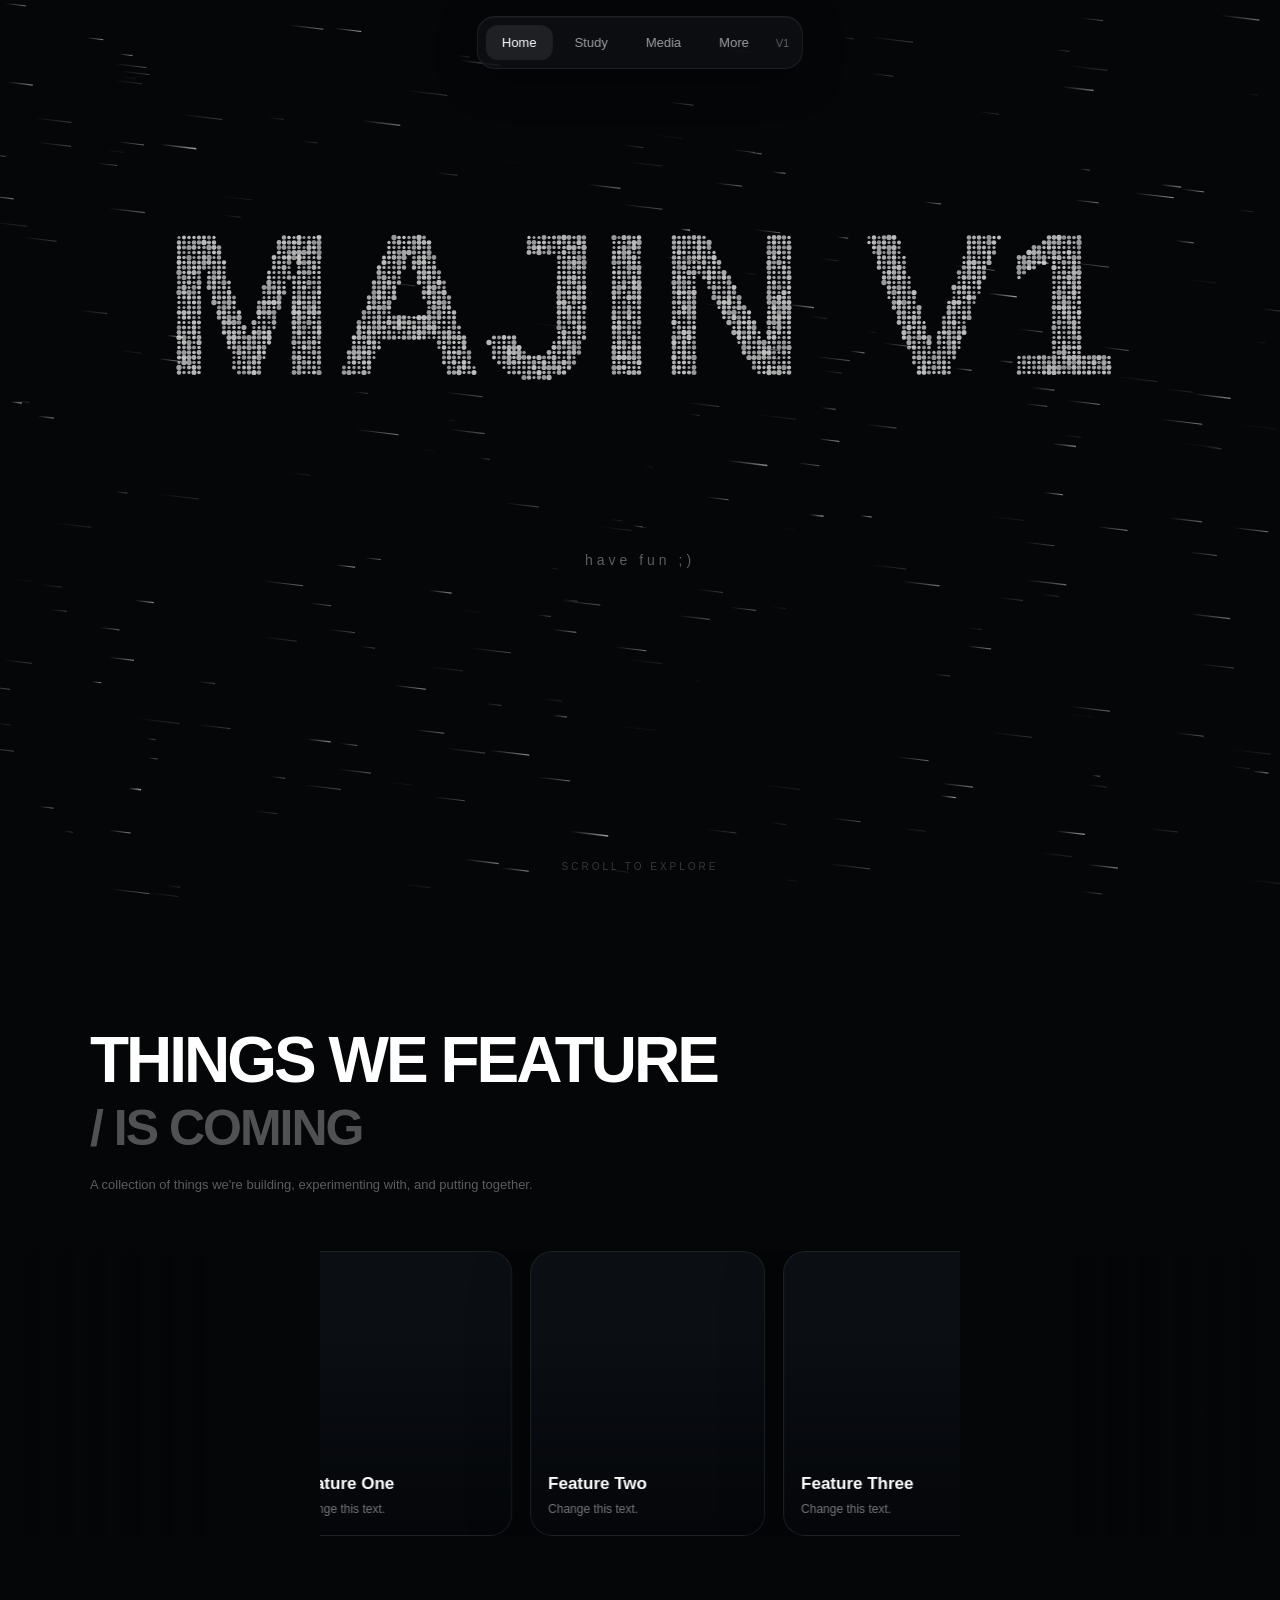
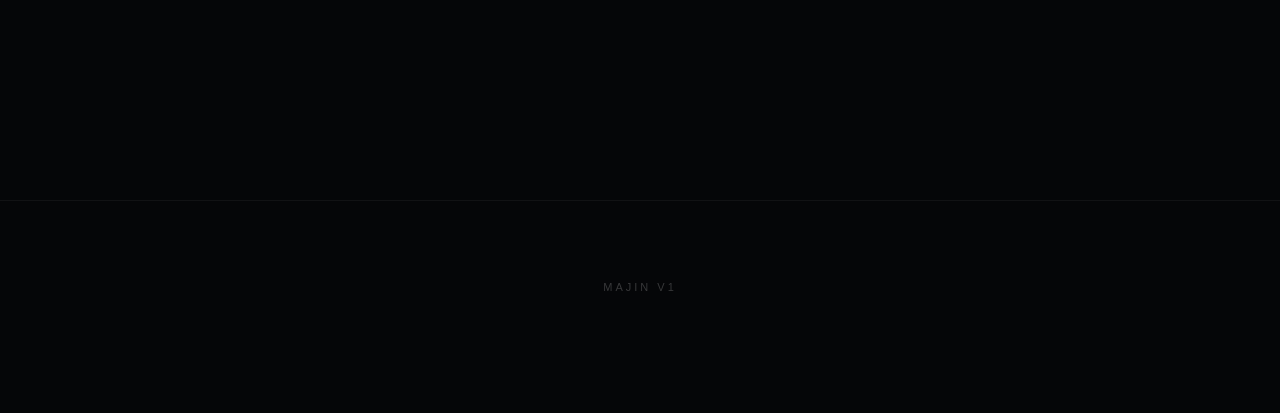
==== commit d792b38f: "Update index.html" ====
--- a/index.html
+++ b/index.html
@@ -21,33 +21,40 @@
     background: #050608;
     color: white;
     font-family: Arial, Helvetica, sans-serif;
+
+    /* ONE PAGE SCROLL */
     overflow-x: hidden;
     overflow-y: auto;
 }
 
-/* =========================
-   BACKGROUND
-========================= */
+/* =========================================
+   FIXED BACKGROUND
+========================================= */
 
 canvas {
     position: fixed;
     inset: 0;
+
     width: 100%;
     height: 100%;
+
     z-index: 0;
     pointer-events: none;
 }
 
-/* =========================
+/* =========================================
    NAV
-========================= */
+========================================= */
 
 .nav {
     position: fixed;
+
     top: 16px;
     left: 50%;
+
     transform: translateX(-50%);
-    z-index: 20;
+
+    z-index: 100;
 
     display: flex;
     align-items: center;
@@ -59,7 +66,9 @@
     border-radius: 18px;
 
     background: rgba(15,17,21,.72);
+
     backdrop-filter: blur(16px);
+    -webkit-backdrop-filter: blur(16px);
 
     box-shadow:
         0 10px 40px rgba(0,0,0,.4),
@@ -68,13 +77,18 @@
 
 .nav-item {
     border: 0;
+    outline: 0;
+
     background: transparent;
+
     color: rgba(255,255,255,.6);
 
     padding: 10px 16px;
+
     border-radius: 12px;
 
     cursor: pointer;
+
     font-size: 13px;
 
     transition: .2s ease;
@@ -92,12 +106,13 @@
     margin: 0 5px;
 }
 
-/* =========================
+/* =========================================
    HERO
-========================= */
+========================================= */
 
 .hero {
     position: relative;
+
     z-index: 5;
 
     min-height: 100vh;
@@ -108,7 +123,10 @@
     align-items: center;
     justify-content: center;
 
-    padding: 110px 20px 80px;
+    padding:
+        110px
+        20px
+        100px;
 
     text-align: center;
 }
@@ -117,27 +135,35 @@
     margin-top: 210px;
 
     font-size: 14px;
+
     letter-spacing: 4px;
-    text-transform: lowercase;
-
-    color: rgba(255,255,255,.35);
+
+    color:
+        rgba(255,255,255,.35);
 }
 
 .scroll-cue {
     position: absolute;
+
     bottom: 28px;
 
-    color: rgba(255,255,255,.2);
+    color:
+        rgba(255,255,255,.2);
 
     font-size: 10px;
+
     letter-spacing: 3px;
+
     text-transform: uppercase;
 
-    animation: float 2s ease-in-out infinite;
+    animation:
+        float 2s ease-in-out infinite;
 }
 
 @keyframes float {
-    0%,100% {
+
+    0%,
+    100% {
         transform: translateY(0);
     }
 
@@ -146,83 +172,126 @@
     }
 }
 
-/* =========================
-   FEATURES
-========================= */
+/* =========================================
+   FEATURE SECTION
+========================================= */
 
 .feature-section {
     position: relative;
+
     z-index: 6;
 
+    width: 100%;
+
     min-height: 100vh;
 
     padding:
-        120px
+        130px
         0
-        180px;
-
-    width: 100%;
+        220px;
+
+    /*
+        IMPORTANT:
+        Do NOT give this section its own scroll.
+    */
+
+    overflow: visible;
 }
 
 .feature-heading {
     width: min(1100px, 90vw);
+
     margin: 0 auto;
 }
 
 .feature-title {
     margin: 0;
 
-    font-size: clamp(38px, 5vw, 68px);
+    font-size:
+        clamp(
+            38px,
+            5vw,
+            68px
+        );
+
     font-weight: 850;
 
     letter-spacing: -3px;
+
     line-height: .95;
 }
 
 .feature-coming {
     margin-top: 8px;
 
-    font-size: clamp(28px, 4vw, 50px);
+    font-size:
+        clamp(
+            28px,
+            4vw,
+            50px
+        );
+
     font-weight: 800;
 
     letter-spacing: -2px;
 
-    color: rgba(255,255,255,.3);
+    color:
+        rgba(255,255,255,.30);
 }
 
 .feature-description {
     max-width: 500px;
+
     margin-top: 18px;
 
-    color: rgba(255,255,255,.35);
+    color:
+        rgba(255,255,255,.35);
 
     font-size: 13px;
+
     line-height: 1.6;
 }
 
-/* =========================
+/* =========================================
    CAROUSEL
-========================= */
+
+   STARTS AT 25% OF PAGE WIDTH
+========================================= */
 
 .carousel-window {
     position: relative;
 
     width: 100%;
 
-    margin-top: 50px;
+    margin-top: 55px;
+
+    /*
+        Only clips the horizontal cards.
+        It does NOT create vertical scrolling.
+    */
 
     overflow: hidden;
 }
 
 .carousel-viewport {
-    width: 43%;
-    margin-left: 33.33%;
+
+    /*
+        START AT THE FIRST FOURTH
+    */
+
+    width: 50%;
+
+    margin-left: 25%;
 
     overflow: hidden;
+
+    position: relative;
 }
 
 .carousel-track {
+
     display: flex;
+
     gap: 18px;
 
     width: max-content;
@@ -230,25 +299,30 @@
     will-change: transform;
 }
 
-/* =========================
+/* =========================================
    CARDS
-========================= */
+========================================= */
 
 .feature-card {
     position: relative;
 
     flex: 0 0 235px;
+
     height: 285px;
 
     overflow: hidden;
 
     border-radius: 22px;
-    border: 1px solid rgba(255,255,255,.08);
+
+    border:
+        1px solid
+        rgba(255,255,255,.08);
 
     background: #0b0e13;
 
     box-shadow:
-        0 20px 60px rgba(0,0,0,.35);
+        0 20px 60px
+        rgba(0,0,0,.35);
 
     transition:
         transform .25s ease,
@@ -257,11 +331,14 @@
 
 .feature-card:hover {
     transform: translateY(-7px);
-    border-color: rgba(255,255,255,.18);
+
+    border-color:
+        rgba(255,255,255,.18);
 }
 
 .feature-image {
     width: 100%;
+
     height: 175px;
 
     display: block;
@@ -278,6 +355,7 @@
 
 .feature-gradient {
     position: absolute;
+
     inset: 0;
 
     background:
@@ -286,6 +364,8 @@
             transparent 30%,
             rgba(4,6,9,.98)
         );
+
+    pointer-events: none;
 }
 
 .feature-content {
@@ -300,35 +380,42 @@
     margin: 0;
 
     font-size: 17px;
+
     font-weight: 750;
 }
 
 .feature-description-card {
     margin: 7px 0 0;
 
-    color: rgba(255,255,255,.45);
+    color:
+        rgba(255,255,255,.45);
 
     font-size: 12px;
+
     line-height: 1.45;
 }
 
-/* =========================
-   FADE EDGES
-========================= */
+/* =========================================
+   CAROUSEL FADE
+========================================= */
 
 .carousel-fade-left,
 .carousel-fade-right {
+
     position: absolute;
+
     top: 0;
     bottom: 0;
 
-    width: 20%;
+    width: 16%;
 
     z-index: 5;
+
     pointer-events: none;
 }
 
 .carousel-fade-left {
+
     left: 0;
 
     background:
@@ -340,6 +427,7 @@
 }
 
 .carousel-fade-right {
+
     right: 0;
 
     background:
@@ -350,38 +438,50 @@
         );
 }
 
-/* =========================
+/* =========================================
    FOOTER
-========================= */
+========================================= */
 
 .footer {
+
     position: relative;
+
     z-index: 5;
 
-    padding: 60px 20px 100px;
-
-    border-top: 1px solid rgba(255,255,255,.05);
+    padding:
+        80px
+        20px
+        120px;
+
+    border-top:
+        1px solid
+        rgba(255,255,255,.05);
 
     text-align: center;
 
-    color: rgba(255,255,255,.2);
+    color:
+        rgba(255,255,255,.2);
 
     font-size: 11px;
+
     letter-spacing: 3px;
 }
 
-/* =========================
+/* =========================================
    MOBILE
-========================= */
+========================================= */
 
 @media (max-width: 850px) {
 
     .carousel-viewport {
-        width: 65%;
-        margin-left: 17.5%;
+
+        width: 70%;
+
+        margin-left: 15%;
     }
 
     .feature-card {
+
         flex-basis: 220px;
     }
 }
@@ -389,12 +489,19 @@
 @media (max-width: 600px) {
 
     .nav {
-        width: calc(100% - 20px);
-        justify-content: center;
+
+        width:
+            calc(100% - 20px);
+
+        justify-content:
+            center;
     }
 
     .nav-item {
-        padding: 9px 10px;
+
+        padding:
+            9px 10px;
+
         font-size: 11px;
     }
 
@@ -403,24 +510,32 @@
     }
 
     .hero-subtitle {
+
         margin-top: 150px;
     }
 
     .feature-section {
-        padding-top: 90px;
+
+        padding-top:
+            90px;
     }
 
     .carousel-viewport {
-        width: 86%;
-        margin-left: 7%;
+
+        width: 90%;
+
+        margin-left: 5%;
     }
 
     .feature-card {
+
         flex-basis: 205px;
+
         height: 255px;
     }
 
     .feature-image {
+
         height: 150px;
     }
 }
@@ -429,15 +544,16 @@
 
 <body>
 
-<!-- =========================
-     BACKGROUND
-========================= -->
+<!-- =========================================
+     PARTICLE BACKGROUND
+========================================= -->
 
 <canvas id="canvas"></canvas>
 
-<!-- =========================
+
+<!-- =========================================
      NAV
-========================= -->
+========================================= -->
 
 <nav class="nav">
 
@@ -463,9 +579,10 @@
 
 </nav>
 
-<!-- =========================
+
+<!-- =========================================
      HERO
-========================= -->
+========================================= -->
 
 <section class="hero">
 
@@ -479,9 +596,10 @@
 
 </section>
 
-<!-- =========================
-     FEATURES
-========================= -->
+
+<!-- =========================================
+     FEATURE SECTION
+========================================= -->
 
 <section class="feature-section">
 
@@ -502,6 +620,7 @@
 
     </div>
 
+
     <div class="carousel-window">
 
         <div class="carousel-fade-left"></div>
@@ -521,99 +640,159 @@
 
 </section>
 
-<!-- =========================
+
+<!-- =========================================
      FOOTER
-========================= -->
+========================================= -->
 
 <footer class="footer">
     MAJIN V1
 </footer>
 
+
 <script>
 
-/* =========================================================
+/* =========================================
    CHANGE YOUR CARDS HERE
-========================================================= */
+========================================= */
 
 const features = [
 
     {
-        image: "PASTE_IMAGE_URL_HERE",
-        title: "Feature One",
-        description: "Change this text."
+        image:
+            "PASTE_IMAGE_URL_HERE",
+
+        title:
+            "Feature One",
+
+        description:
+            "Change this text."
     },
 
     {
-        image: "PASTE_IMAGE_URL_HERE",
-        title: "Feature Two",
-        description: "Change this text."
+        image:
+            "PASTE_IMAGE_URL_HERE",
+
+        title:
+            "Feature Two",
+
+        description:
+            "Change this text."
     },
 
     {
-        image: "PASTE_IMAGE_URL_HERE",
-        title: "Feature Three",
-        description: "Change this text."
+        image:
+            "PASTE_IMAGE_URL_HERE",
+
+        title:
+            "Feature Three",
+
+        description:
+            "Change this text."
     },
 
     {
-        image: "PASTE_IMAGE_URL_HERE",
-        title: "Feature Four",
-        description: "Change this text."
+        image:
+            "PASTE_IMAGE_URL_HERE",
+
+        title:
+            "Feature Four",
+
+        description:
+            "Change this text."
     },
 
     {
-        image: "PASTE_IMAGE_URL_HERE",
-        title: "Feature Five",
-        description: "Change this text."
+        image:
+            "PASTE_IMAGE_URL_HERE",
+
+        title:
+            "Feature Five",
+
+        description:
+            "Change this text."
     },
 
     {
-        image: "PASTE_IMAGE_URL_HERE",
-        title: "Feature Six",
-        description: "Change this text."
+        image:
+            "PASTE_IMAGE_URL_HERE",
+
+        title:
+            "Feature Six",
+
+        description:
+            "Change this text."
     }
 
 ];
 
-/* =========================
-   CARD CAROUSEL
-========================= */
+
+/* =========================================
+   BUILD CARDS
+========================================= */
 
 const track =
-    document.getElementById("carouselTrack");
+    document.getElementById(
+        "carouselTrack"
+    );
+
 
 function makeCard(feature) {
 
     const card =
-        document.createElement("article");
-
-    card.className = "feature-card";
+        document.createElement(
+            "article"
+        );
+
+    card.className =
+        "feature-card";
+
 
     const image =
-        document.createElement("img");
-
-    image.className = "feature-image";
-    image.src = feature.image;
-    image.alt = feature.title;
-
-    image.onerror = function() {
-        this.style.opacity = "0";
-    };
+        document.createElement(
+            "img"
+        );
+
+    image.className =
+        "feature-image";
+
+    image.src =
+        feature.image;
+
+    image.alt =
+        feature.title;
+
+
+    image.onerror =
+        function() {
+
+            this.style.opacity =
+                "0";
+        };
+
 
     const gradient =
-        document.createElement("div");
+        document.createElement(
+            "div"
+        );
 
     gradient.className =
         "feature-gradient";
 
+
     const content =
-        document.createElement("div");
+        document.createElement(
+            "div"
+        );
 
     content.className =
         "feature-content";
 
+
     const title =
-        document.createElement("h3");
+        document.createElement(
+            "h3"
+        );
 
     title.className =
         "feature-name";
@@ -621,8 +800,11 @@
     title.textContent =
         feature.title;
 
+
     const description =
-        document.createElement("p");
+        document.createElement(
+            "p"
+        );
 
     description.className =
         "feature-description-card";
@@ -630,118 +812,204 @@
     description.textContent =
         feature.description;
 
-    content.appendChild(title);
-    content.appendChild(description);
-
-    card.appendChild(image);
-    card.appendChild(gradient);
-    card.appendChild(content);
+
+    content.appendChild(
+        title
+    );
+
+    content.appendChild(
+        description
+    );
+
+
+    card.appendChild(
+        image
+    );
+
+    card.appendChild(
+        gradient
+    );
+
+    card.appendChild(
+        content
+    );
+
 
     return card;
 }
 
+
+/* =========================================
+   INFINITE CAROUSEL
+========================================= */
+
 function buildCarousel() {
 
-    track.innerHTML = "";
-
-    /*
-        Duplicate the cards several times
-        to create the infinite loop.
-    */
-
-    for (let i = 0; i < 4; i++) {
-
-        features.forEach(feature => {
-
-            track.appendChild(
-                makeCard(feature)
-            );
-
-        });
+    track.innerHTML =
+        "";
+
+    for (
+        let set = 0;
+        set < 4;
+        set++
+    ) {
+
+        features.forEach(
+            feature => {
+
+                track.appendChild(
+                    makeCard(feature)
+                );
+
+            }
+        );
     }
 }
 
 buildCarousel();
 
-let carouselX = 0;
-
-const CARD_WIDTH = 253;
-const SPEED = 0.55;
+
+let carouselX =
+    0;
+
+
+const CARD_WIDTH =
+    253;
+
+
+const CAROUSEL_SPEED =
+    0.55;
+
 
 function moveCards() {
 
-    carouselX -= SPEED;
+    carouselX -=
+        CAROUSEL_SPEED;
+
 
     const loopSize =
-        features.length * CARD_WIDTH;
+        features.length *
+        CARD_WIDTH;
+
 
     if (
-        Math.abs(carouselX) >= loopSize
+        Math.abs(
+            carouselX
+        ) >= loopSize
     ) {
-        carouselX += loopSize;
-    }
+
+        carouselX +=
+            loopSize;
+    }
+
 
     track.style.transform =
-        `translateX(${carouselX}px)`;
-
-    requestAnimationFrame(moveCards);
+        `translateX(
+            ${carouselX}px
+        )`;
+
+
+    requestAnimationFrame(
+        moveCards
+    );
 }
 
 moveCards();
 
-/* =========================
-   PARTICLE TITLE
-========================= */
+
+/* =========================================
+   PARTICLE BACKGROUND
+========================================= */
 
 const canvas =
-    document.getElementById("canvas");
+    document.getElementById(
+        "canvas"
+    );
 
 const ctx =
-    canvas.getContext("2d");
-
-let width = 0;
-let height = 0;
+    canvas.getContext(
+        "2d"
+    );
+
+
+let width =
+    0;
+
+let height =
+    0;
+
 
 const mouse = {
+
     x: -1000,
+
     y: -1000,
+
     active: false
 };
 
-const PARTICLE_SPACING = 5;
+
+const PARTICLE_SPACING =
+    5;
+
 
 /*
-    Smaller = fewer particles react.
+   Smaller number =
+   smaller mouse reaction zone.
 */
 
-const MOUSE_RADIUS = 70;
-
-const MOUSE_FORCE = 18;
-
-const SPRING = 0.085;
-
-const DAMPING = 0.82;
-
-const STAR_COUNT = 260;
-
-const STAR_SPEED = 1.8;
-
-let particles = [];
-let stars = [];
+const MOUSE_RADIUS =
+    70;
+
+
+const MOUSE_FORCE =
+    18;
+
+
+const SPRING =
+    0.085;
+
+
+const DAMPING =
+    0.82;
+
+
+const STAR_COUNT =
+    260;
+
+
+const STAR_SPEED =
+    1.8;
+
+
+let particles =
+    [];
+
+
+let stars =
+    [];
+
 
 const textCanvas =
-    document.createElement("canvas");
+    document.createElement(
+        "canvas"
+    );
+
 
 const textCtx =
-    textCanvas.getContext("2d");
-
-/* =========================
-   CREATE TEXT
-========================= */
+    textCanvas.getContext(
+        "2d"
+    );
+
+
+/* =========================================
+   CREATE PARTICLE LETTERS
+========================================= */
 
 function createParticles() {
 
     particles = [];
+
 
     const tempWidth =
         Math.min(
@@ -749,17 +1017,20 @@
             1500
         );
 
+
     const tempHeight =
         Math.min(
             height * .45,
             500
         );
 
+
     textCanvas.width =
         tempWidth;
 
     textCanvas.height =
         tempHeight;
+
 
     textCtx.clearRect(
         0,
@@ -768,29 +1039,36 @@
         tempHeight
     );
 
+
     const fontSize =
         Math.min(
             tempWidth * .18,
             tempHeight * .6
         );
 
+
     textCtx.font =
         `900 ${fontSize}px Arial`;
 
+
     textCtx.textAlign =
         "center";
 
+
     textCtx.textBaseline =
         "middle";
 
+
     textCtx.fillStyle =
         "white";
+
 
     textCtx.fillText(
         "MAJIN V1",
         tempWidth / 2,
         tempHeight / 2
     );
+
 
     const image =
         textCtx.getImageData(
@@ -800,19 +1078,24 @@
             tempHeight
         );
 
+
     const data =
         image.data;
 
+
     const offsetX =
-        (width - tempWidth) / 2;
-
-    /*
-        Place the title in the upper part
-        of the hero.
-    */
+        (
+            width -
+            tempWidth
+        ) / 2;
+
 
     const offsetY =
-        (height - tempHeight) / 2 - 130;
+        (
+            height -
+            tempHeight
+        ) / 2 - 130;
+
 
     for (
         let y = 0;
@@ -827,28 +1110,44 @@
         ) {
 
             const index =
-                (y * tempWidth + x) * 4;
+                (
+                    y *
+                    tempWidth +
+                    x
+                ) * 4;
+
 
             if (
-                data[index + 3] > 140
+                data[
+                    index + 3
+                ] > 140
             ) {
 
                 particles.push({
 
-                    x: offsetX + x,
-                    y: offsetY + y,
-
-                    homeX: offsetX + x,
-                    homeY: offsetY + y,
+                    x:
+                        offsetX + x,
+
+                    y:
+                        offsetY + y,
+
+                    homeX:
+                        offsetX + x,
+
+                    homeY:
+                        offsetY + y,
 
                     vx: 0,
+
                     vy: 0,
 
                     size:
-                        Math.random() * 1.2 + 1.5,
+                        Math.random() *
+                        1.2 + 1.5,
 
                     alpha:
-                        Math.random() * .25 + .75
+                        Math.random() *
+                        .25 + .75
 
                 });
             }
@@ -856,13 +1155,15 @@
     }
 }
 
-/* =========================
-   STARS
-========================= */
+
+/* =========================================
+   STAR FIELD
+========================================= */
 
 function createStars() {
 
     stars = [];
+
 
     for (
         let i = 0;
@@ -873,57 +1174,72 @@
         stars.push({
 
             x:
-                Math.random() * width,
+                Math.random() *
+                width,
 
             y:
-                Math.random() * height,
+                Math.random() *
+                height,
 
             length:
-                Math.random() * 35 + 8,
+                Math.random() *
+                35 + 8,
 
             speed:
                 Math.random() *
                 STAR_SPEED + .25,
 
             alpha:
-                Math.random() * .55 + .1,
+                Math.random() *
+                .55 + .1,
 
             width:
-                Math.random() * 1.2 + .2
-
+                Math.random() *
+                1.2 + .2
         });
     }
 }
 
-/* =========================
+
+/* =========================================
    RESIZE
-========================= */
+========================================= */
 
 function resize() {
 
     width =
         window.innerWidth;
 
+
     height =
         window.innerHeight;
 
+
     const ratio =
         Math.min(
-            window.devicePixelRatio || 1,
+            window.devicePixelRatio ||
+            1,
             2
         );
 
+
     canvas.width =
-        width * ratio;
+        width *
+        ratio;
+
 
     canvas.height =
-        height * ratio;
+        height *
+        ratio;
+
 
     canvas.style.width =
         width + "px";
 
+
     canvas.style.height =
         height + "px";
+
 
     ctx.setTransform(
         ratio,
@@ -934,33 +1250,38 @@
         0
     );
 
+
     createStars();
+
     createParticles();
 }
+
 
 window.addEventListener(
     "resize",
     resize
 );
 
-/* =========================
+
+/* =========================================
    MOUSE
-========================= */
+========================================= */
 
 window.addEventListener(
     "mousemove",
-    e => {
+    event => {
 
         mouse.x =
-            e.clientX;
+            event.clientX;
 
         mouse.y =
-            e.clientY;
+            event.clientY;
 
         mouse.active =
             true;
     }
 );
+
 
 window.addEventListener(
     "mouseleave",
@@ -977,32 +1298,47 @@
     }
 );
 
-/* =========================
-   PARTICLES
-========================= */
+
+/* =========================================
+   PARTICLE PHYSICS
+========================================= */
 
 function updateParticle(p) {
 
     /*
-        Spring pulls the dot back
-        to its original letter.
+       Pull the particle back
+       toward its original letter.
     */
 
     p.vx +=
-        (p.homeX - p.x) *
+        (
+            p.homeX -
+            p.x
+        ) *
         SPRING;
 
+
     p.vy +=
-        (p.homeY - p.y) *
+        (
+            p.homeY -
+            p.y
+        ) *
         SPRING;
 
-    if (mouse.active) {
+
+    if (
+        mouse.active
+    ) {
 
         const dx =
-            p.x - mouse.x;
+            p.x -
+            mouse.x;
+
 
         const dy =
-            p.y - mouse.y;
+            p.y -
+            mouse.y;
+
 
         const distance =
             Math.sqrt(
@@ -1010,183 +1346,248 @@
                 dy * dy
             );
 
+
         if (
             distance > 0 &&
-            distance < MOUSE_RADIUS
+            distance <
+                MOUSE_RADIUS
         ) {
 
             const nx =
-                dx / distance;
+                dx /
+                distance;
+
 
             const ny =
-                dy / distance;
+                dy /
+                distance;
+
 
             const influence =
                 1 -
                 distance /
                 MOUSE_RADIUS;
 
+
             const force =
                 MOUSE_FORCE *
                 influence *
                 influence;
 
+
             p.vx +=
-                nx * force;
+                nx *
+                force;
+
 
             p.vy +=
-                ny * force;
+                ny *
+                force;
         }
     }
 
-    p.vx *= DAMPING;
-    p.vy *= DAMPING;
-
-    p.x += p.vx;
-    p.y += p.vy;
-}
-
-/* =========================
+
+    p.vx *=
+        DAMPING;
+
+
+    p.vy *=
+        DAMPING;
+
+
+    p.x +=
+        p.vx;
+
+
+    p.y +=
+        p.vy;
+}
+
+
+/* =========================================
    DRAW STARS
-========================= */
+========================================= */
 
 function drawStars() {
 
-    stars.forEach(star => {
-
-        star.x += star.speed;
-
-        if (
-            star.x >
-            width + 100
-        ) {
-
-            star.x = -100;
-
-            star.y =
-                Math.random() *
-                height;
+    stars.forEach(
+        star => {
+
+            star.x +=
+                star.speed;
+
+
+            if (
+                star.x >
+                width + 100
+            ) {
+
+                star.x =
+                    -100;
+
+
+                star.y =
+                    Math.random() *
+                    height;
+            }
+
+
+            const gradient =
+                ctx.createLinearGradient(
+                    star.x,
+                    star.y,
+                    star.x -
+                        star.length,
+                    star.y -
+                        star.length *
+                        .12
+                );
+
+
+            gradient.addColorStop(
+                0,
+                `
+                    rgba(
+                        255,
+                        255,
+                        255,
+                        ${star.alpha}
+                    )
+                `
+            );
+
+
+            gradient.addColorStop(
+                1,
+                "rgba(255,255,255,0)"
+            );
+
+
+            ctx.strokeStyle =
+                gradient;
+
+
+            ctx.lineWidth =
+                star.width;
+
+
+            ctx.beginPath();
+
+
+            ctx.moveTo(
+                star.x,
+                star.y
+            );
+
+
+            ctx.lineTo(
+                star.x -
+                    star.length,
+                star.y -
+                    star.length *
+                    .12
+            );
+
+
+            ctx.stroke();
         }
-
-        const gradient =
-            ctx.createLinearGradient(
-                star.x,
-                star.y,
-                star.x - star.length,
-                star.y -
-                    star.length * .12
+    );
+}
+
+
+/* =========================================
+   DRAW PARTICLES
+========================================= */
+
+function drawParticles() {
+
+    particles.forEach(
+        p => {
+
+            let glow =
+                0;
+
+
+            if (
+                mouse.active
+            ) {
+
+                const dx =
+                    p.x -
+                    mouse.x;
+
+
+                const dy =
+                    p.y -
+                    mouse.y;
+
+
+                const distance =
+                    Math.sqrt(
+                        dx * dx +
+                        dy * dy
+                    );
+
+
+                if (
+                    distance <
+                    MOUSE_RADIUS
+                ) {
+
+                    glow =
+                        1 -
+                        distance /
+                        MOUSE_RADIUS;
+                }
+            }
+
+
+            const brightness =
+                .75 +
+                glow * .25;
+
+
+            ctx.fillStyle =
+                `
+                    rgba(
+                        255,
+                        255,
+                        255,
+                        ${
+                            p.alpha *
+                            brightness
+                        }
+                    )
+                `;
+
+
+            ctx.beginPath();
+
+
+            ctx.arc(
+                p.x,
+                p.y,
+                p.size,
+                0,
+                Math.PI * 2
             );
 
-        gradient.addColorStop(
-            0,
-            `rgba(
-                255,
-                255,
-                255,
-                ${star.alpha}
-            )`
-        );
-
-        gradient.addColorStop(
-            1,
-            "rgba(255,255,255,0)"
-        );
-
-        ctx.strokeStyle =
-            gradient;
-
-        ctx.lineWidth =
-            star.width;
-
-        ctx.beginPath();
-
-        ctx.moveTo(
-            star.x,
-            star.y
-        );
-
-        ctx.lineTo(
-            star.x - star.length,
-            star.y -
-                star.length * .12
-        );
-
-        ctx.stroke();
-
-    });
-}
-
-/* =========================
-   DRAW PARTICLES
-========================= */
-
-function drawParticles() {
-
-    particles.forEach(p => {
-
-        let glow = 0;
-
-        if (mouse.active) {
-
-            const dx =
-                p.x - mouse.x;
-
-            const dy =
-                p.y - mouse.y;
-
-            const distance =
-                Math.sqrt(
-                    dx * dx +
-                    dy * dy
-                );
-
-            if (
-                distance <
-                MOUSE_RADIUS
-            ) {
-
-                glow =
-                    1 -
-                    distance /
-                    MOUSE_RADIUS;
-            }
+
+            ctx.fill();
         }
-
-        const brightness =
-            .75 +
-            glow * .25;
-
-        ctx.fillStyle =
-            `rgba(
-                255,
-                255,
-                255,
-                ${p.alpha * brightness}
-            )`;
-
-        ctx.beginPath();
-
-        ctx.arc(
-            p.x,
-            p.y,
-            p.size,
-            0,
-            Math.PI * 2
-        );
-
-        ctx.fill();
-
-    });
-}
-
-/* =========================
-   ANIMATION
-========================= */
+    );
+}
+
+
+/* =========================================
+   BACKGROUND LOOP
+========================================= */
 
 function animate() {
 
     ctx.fillStyle =
         "#050608";
+
 
     ctx.fillRect(
         0,
@@ -1195,54 +1596,66 @@
         height
     );
 
+
     drawStars();
+
 
     particles.forEach(
         updateParticle
     );
 
+
     drawParticles();
+
 
     requestAnimationFrame(
         animate
     );
 }
 
-/* =========================
+
+/* =========================================
    NAV
-========================= */
+========================================= */
 
 document
-    .querySelectorAll(".nav-item")
-    .forEach(button => {
-
-        button.addEventListener(
-            "click",
-            () => {
-
-                document
-                    .querySelectorAll(
-                        ".nav-item"
-                    )
-                    .forEach(
-                        b =>
-                            b.classList.remove(
-                                "active"
-                            )
+    .querySelectorAll(
+        ".nav-item"
+    )
+    .forEach(
+        button => {
+
+            button.addEventListener(
+                "click",
+                () => {
+
+                    document
+                        .querySelectorAll(
+                            ".nav-item"
+                        )
+                        .forEach(
+                            b =>
+                                b.classList.remove(
+                                    "active"
+                                )
+                        );
+
+
+                    button.classList.add(
+                        "active"
                     );
-
-                button.classList.add(
-                    "active"
-                );
-            }
-        );
-    });
-
-/* =========================
+                }
+            );
+        }
+    );
+
+
+/* =========================================
    START
-========================= */
+========================================= */
 
 resize();
+
 animate();
 
 </script>
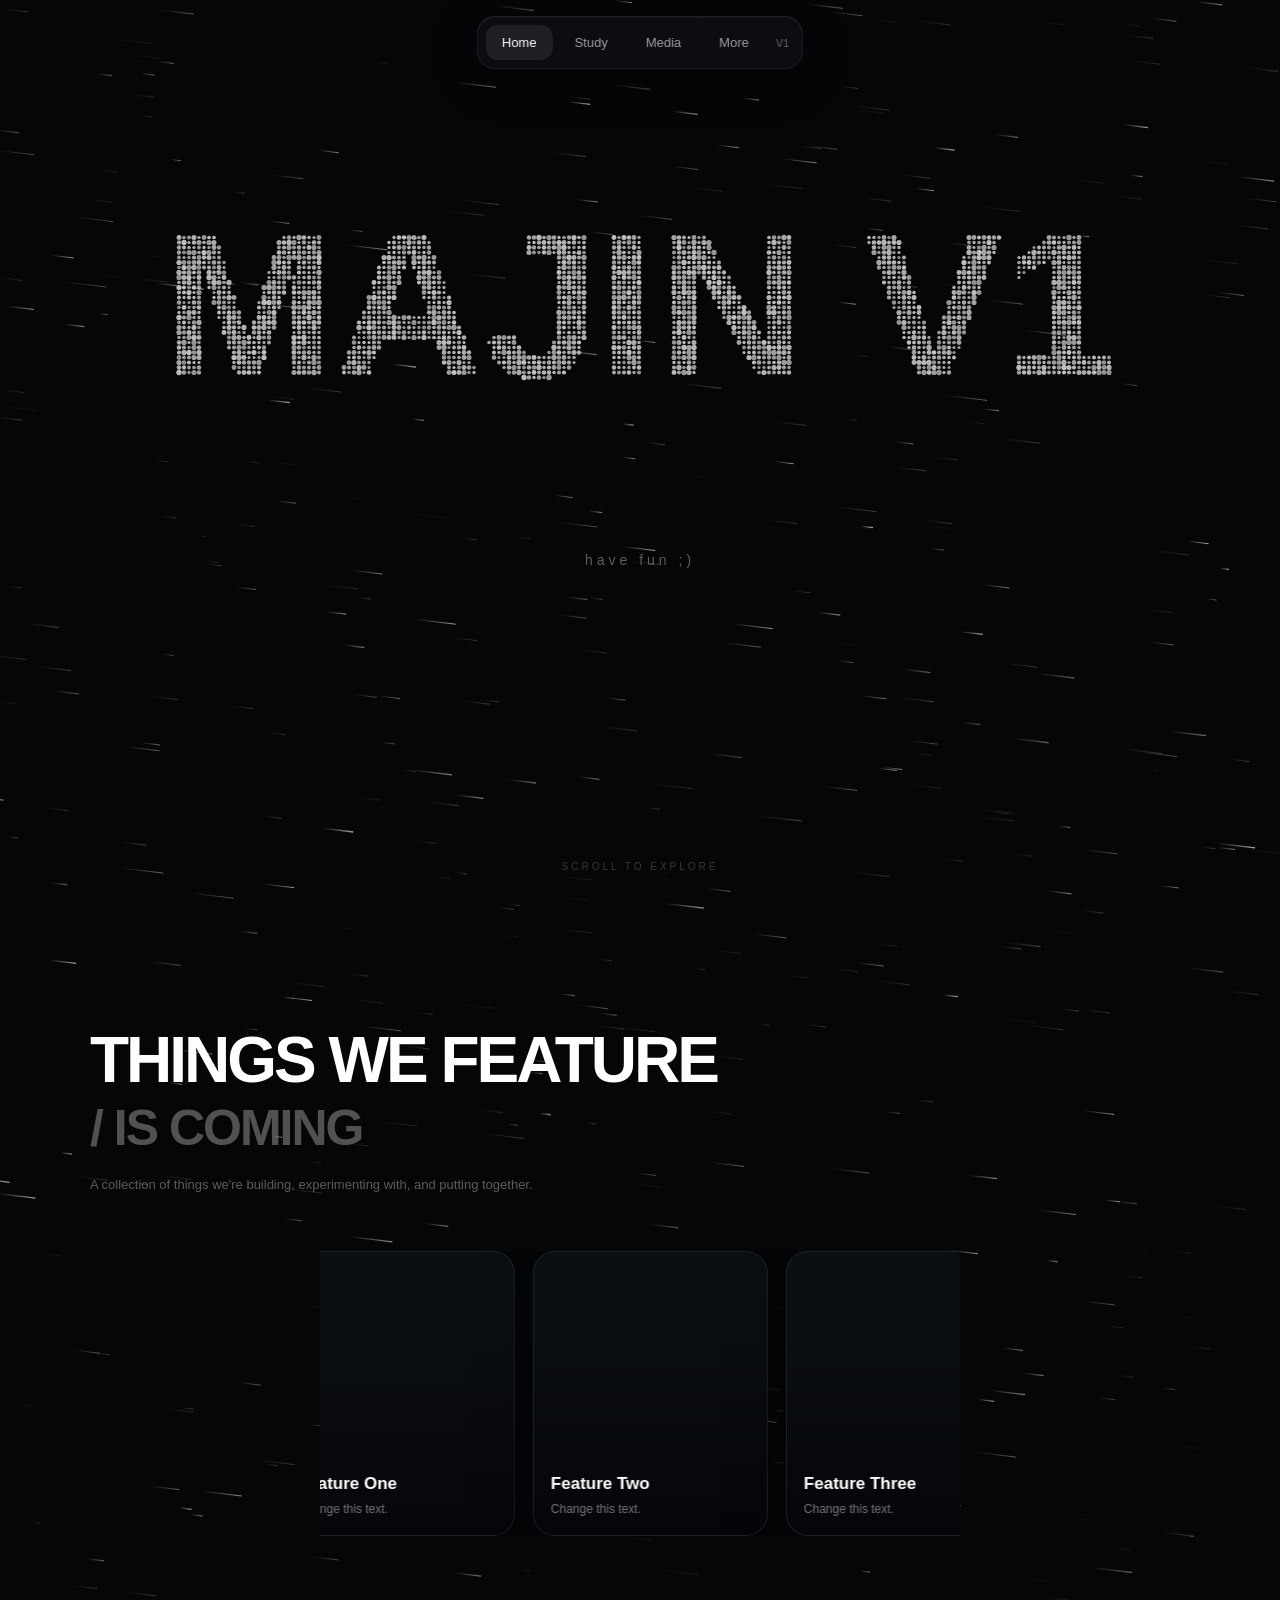
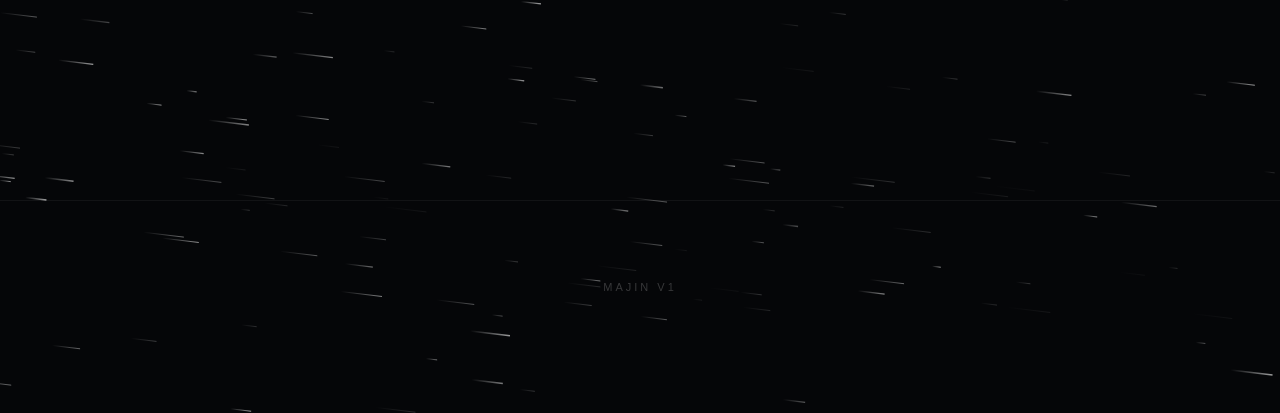
==== commit c5c3a26d: "Update index.html" ====
--- a/index.html
+++ b/index.html
@@ -21,22 +21,21 @@
     background: #050608;
     color: white;
     font-family: Arial, Helvetica, sans-serif;
-
-    /* ONE PAGE SCROLL */
     overflow-x: hidden;
-    overflow-y: auto;
-}
-
-/* =========================================
-   FIXED BACKGROUND
+}
+
+/* =========================================
+   BACKGROUND CANVAS
+   Absolute (not fixed) and sized to the full
+   document height in JS, so it scrolls together
+   with the rest of the page instead of staying
+   pinned in place while content moves past it.
 ========================================= */
 
 canvas {
-    position: fixed;
-    inset: 0;
-
-    width: 100%;
-    height: 100%;
+    position: absolute;
+    top: 0;
+    left: 0;
 
     z-index: 0;
     pointer-events: none;
@@ -48,12 +47,9 @@
 
 .nav {
     position: fixed;
-
     top: 16px;
     left: 50%;
-
     transform: translateX(-50%);
-
     z-index: 100;
 
     display: flex;
@@ -61,10 +57,8 @@
     gap: 6px;
 
     padding: 8px;
-
     border: 1px solid rgba(255,255,255,.08);
     border-radius: 18px;
-
     background: rgba(15,17,21,.72);
 
     backdrop-filter: blur(16px);
@@ -78,19 +72,12 @@
 .nav-item {
     border: 0;
     outline: 0;
-
     background: transparent;
-
     color: rgba(255,255,255,.6);
-
     padding: 10px 16px;
-
     border-radius: 12px;
-
     cursor: pointer;
-
     font-size: 13px;
-
     transition: .2s ease;
 }
 
@@ -112,64 +99,38 @@
 
 .hero {
     position: relative;
-
     z-index: 5;
-
     min-height: 100vh;
 
     display: flex;
     flex-direction: column;
-
     align-items: center;
     justify-content: center;
 
-    padding:
-        110px
-        20px
-        100px;
-
+    padding: 110px 20px 100px;
     text-align: center;
 }
 
 .hero-subtitle {
     margin-top: 210px;
-
     font-size: 14px;
-
     letter-spacing: 4px;
-
-    color:
-        rgba(255,255,255,.35);
+    color: rgba(255,255,255,.35);
 }
 
 .scroll-cue {
     position: absolute;
-
     bottom: 28px;
-
-    color:
-        rgba(255,255,255,.2);
-
+    color: rgba(255,255,255,.2);
     font-size: 10px;
-
     letter-spacing: 3px;
-
     text-transform: uppercase;
-
-    animation:
-        float 2s ease-in-out infinite;
+    animation: float 2s ease-in-out infinite;
 }
 
 @keyframes float {
-
-    0%,
-    100% {
-        transform: translateY(0);
-    }
-
-    50% {
-        transform: translateY(6px);
-    }
+    0%, 100% { transform: translateY(0); }
+    50% { transform: translateY(6px); }
 }
 
 /* =========================================
@@ -178,124 +139,64 @@
 
 .feature-section {
     position: relative;
-
     z-index: 6;
-
     width: 100%;
-
     min-height: 100vh;
-
-    padding:
-        130px
-        0
-        220px;
-
-    /*
-        IMPORTANT:
-        Do NOT give this section its own scroll.
-    */
-
+    padding: 130px 0 220px;
     overflow: visible;
 }
 
 .feature-heading {
     width: min(1100px, 90vw);
-
     margin: 0 auto;
 }
 
 .feature-title {
     margin: 0;
-
-    font-size:
-        clamp(
-            38px,
-            5vw,
-            68px
-        );
-
+    font-size: clamp(38px, 5vw, 68px);
     font-weight: 850;
-
     letter-spacing: -3px;
-
     line-height: .95;
 }
 
 .feature-coming {
     margin-top: 8px;
-
-    font-size:
-        clamp(
-            28px,
-            4vw,
-            50px
-        );
-
+    font-size: clamp(28px, 4vw, 50px);
     font-weight: 800;
-
     letter-spacing: -2px;
-
-    color:
-        rgba(255,255,255,.30);
+    color: rgba(255,255,255,.30);
 }
 
 .feature-description {
     max-width: 500px;
-
     margin-top: 18px;
-
-    color:
-        rgba(255,255,255,.35);
-
+    color: rgba(255,255,255,.35);
     font-size: 13px;
-
     line-height: 1.6;
 }
 
 /* =========================================
    CAROUSEL
-
-   STARTS AT 25% OF PAGE WIDTH
 ========================================= */
 
 .carousel-window {
     position: relative;
-
     width: 100%;
-
     margin-top: 55px;
-
-    /*
-        Only clips the horizontal cards.
-        It does NOT create vertical scrolling.
-    */
-
     overflow: hidden;
 }
 
 .carousel-viewport {
-
-    /*
-        START AT THE FIRST FOURTH
-    */
-
     width: 50%;
-
     margin-left: 25%;
-
     overflow: hidden;
-
     position: relative;
 }
 
 .carousel-track {
-
     display: flex;
-
     gap: 18px;
-
     width: max-content;
-
     will-change: transform;
 }
 
@@ -305,72 +206,38 @@
 
 .feature-card {
     position: relative;
-
     flex: 0 0 235px;
-
     height: 285px;
-
     overflow: hidden;
-
     border-radius: 22px;
-
-    border:
-        1px solid
-        rgba(255,255,255,.08);
-
+    border: 1px solid rgba(255,255,255,.08);
     background: #0b0e13;
-
-    box-shadow:
-        0 20px 60px
-        rgba(0,0,0,.35);
-
-    transition:
-        transform .25s ease,
-        border-color .25s ease;
+    box-shadow: 0 20px 60px rgba(0,0,0,.35);
+    transition: transform .25s ease, border-color .25s ease;
 }
 
 .feature-card:hover {
     transform: translateY(-7px);
-
-    border-color:
-        rgba(255,255,255,.18);
+    border-color: rgba(255,255,255,.18);
 }
 
 .feature-image {
     width: 100%;
-
     height: 175px;
-
     display: block;
-
     object-fit: cover;
-
-    background:
-        linear-gradient(
-            135deg,
-            #11151b,
-            #07090d
-        );
+    background: linear-gradient(135deg, #11151b, #07090d);
 }
 
 .feature-gradient {
     position: absolute;
-
     inset: 0;
-
-    background:
-        linear-gradient(
-            to bottom,
-            transparent 30%,
-            rgba(4,6,9,.98)
-        );
-
+    background: linear-gradient(to bottom, transparent 30%, rgba(4,6,9,.98));
     pointer-events: none;
 }
 
 .feature-content {
     position: absolute;
-
     left: 17px;
     right: 17px;
     bottom: 17px;
@@ -378,20 +245,14 @@
 
 .feature-name {
     margin: 0;
-
     font-size: 17px;
-
     font-weight: 750;
 }
 
 .feature-description-card {
     margin: 7px 0 0;
-
-    color:
-        rgba(255,255,255,.45);
-
+    color: rgba(255,255,255,.45);
     font-size: 12px;
-
     line-height: 1.45;
 }
 
@@ -401,41 +262,22 @@
 
 .carousel-fade-left,
 .carousel-fade-right {
-
     position: absolute;
-
     top: 0;
     bottom: 0;
-
     width: 16%;
-
     z-index: 5;
-
     pointer-events: none;
 }
 
 .carousel-fade-left {
-
     left: 0;
-
-    background:
-        linear-gradient(
-            to right,
-            #050608 5%,
-            transparent
-        );
+    background: linear-gradient(to right, #050608 5%, transparent);
 }
 
 .carousel-fade-right {
-
     right: 0;
-
-    background:
-        linear-gradient(
-            to left,
-            #050608 5%,
-            transparent
-        );
+    background: linear-gradient(to left, #050608 5%, transparent);
 }
 
 /* =========================================
@@ -443,27 +285,13 @@
 ========================================= */
 
 .footer {
-
     position: relative;
-
     z-index: 5;
-
-    padding:
-        80px
-        20px
-        120px;
-
-    border-top:
-        1px solid
-        rgba(255,255,255,.05);
-
+    padding: 80px 20px 120px;
+    border-top: 1px solid rgba(255,255,255,.05);
     text-align: center;
-
-    color:
-        rgba(255,255,255,.2);
-
+    color: rgba(255,255,255,.2);
     font-size: 11px;
-
     letter-spacing: 3px;
 }
 
@@ -472,70 +300,42 @@
 ========================================= */
 
 @media (max-width: 850px) {
-
     .carousel-viewport {
-
         width: 70%;
-
         margin-left: 15%;
     }
-
     .feature-card {
-
         flex-basis: 220px;
     }
 }
 
 @media (max-width: 600px) {
-
     .nav {
-
-        width:
-            calc(100% - 20px);
-
-        justify-content:
-            center;
-    }
-
+        width: calc(100% - 20px);
+        justify-content: center;
+    }
     .nav-item {
-
-        padding:
-            9px 10px;
-
+        padding: 9px 10px;
         font-size: 11px;
     }
-
     .version {
         display: none;
     }
-
     .hero-subtitle {
-
         margin-top: 150px;
     }
-
     .feature-section {
-
-        padding-top:
-            90px;
-    }
-
+        padding-top: 90px;
+    }
     .carousel-viewport {
-
         width: 90%;
-
         margin-left: 5%;
     }
-
     .feature-card {
-
         flex-basis: 205px;
-
         height: 255px;
     }
-
     .feature-image {
-
         height: 150px;
     }
 }
@@ -544,111 +344,43 @@
 
 <body>
 
-<!-- =========================================
-     PARTICLE BACKGROUND
-========================================= -->
-
 <canvas id="canvas"></canvas>
 
-
-<!-- =========================================
-     NAV
-========================================= -->
-
 <nav class="nav">
-
-    <button class="nav-item active">
-        Home
-    </button>
-
-    <button class="nav-item">
-        Study
-    </button>
-
-    <button class="nav-item">
-        Media
-    </button>
-
-    <button class="nav-item">
-        More
-    </button>
-
-    <div class="version">
-        V1
-    </div>
-
+    <button class="nav-item active">Home</button>
+    <button class="nav-item">Study</button>
+    <button class="nav-item">Media</button>
+    <button class="nav-item">More</button>
+    <div class="version">V1</div>
 </nav>
 
-
-<!-- =========================================
-     HERO
-========================================= -->
-
 <section class="hero">
-
-    <div class="hero-subtitle">
-        have fun ;)
-    </div>
-
-    <div class="scroll-cue">
-        scroll to explore
-    </div>
-
+    <div class="hero-subtitle">have fun ;)</div>
+    <div class="scroll-cue">scroll to explore</div>
 </section>
 
-
-<!-- =========================================
-     FEATURE SECTION
-========================================= -->
-
 <section class="feature-section">
 
     <div class="feature-heading">
-
-        <h2 class="feature-title">
-            THINGS WE FEATURE
-        </h2>
-
-        <div class="feature-coming">
-            / IS COMING
-        </div>
-
+        <h2 class="feature-title">THINGS WE FEATURE</h2>
+        <div class="feature-coming">/ IS COMING</div>
         <p class="feature-description">
             A collection of things we're building,
             experimenting with, and putting together.
         </p>
-
     </div>
 
-
     <div class="carousel-window">
-
         <div class="carousel-fade-left"></div>
-
         <div class="carousel-viewport">
-
-            <div
-                class="carousel-track"
-                id="carouselTrack">
-            </div>
-
+            <div class="carousel-track" id="carouselTrack"></div>
         </div>
-
         <div class="carousel-fade-right"></div>
-
     </div>
 
 </section>
 
-
-<!-- =========================================
-     FOOTER
-========================================= -->
-
-<footer class="footer">
-    MAJIN V1
-</footer>
-
+<footer class="footer">MAJIN V1</footer>
 
 <script>
 
@@ -657,1006 +389,336 @@
 ========================================= */
 
 const features = [
-
-    {
-        image:
-            "PASTE_IMAGE_URL_HERE",
-
-        title:
-            "Feature One",
-
-        description:
-            "Change this text."
-    },
-
-    {
-        image:
-            "PASTE_IMAGE_URL_HERE",
-
-        title:
-            "Feature Two",
-
-        description:
-            "Change this text."
-    },
-
-    {
-        image:
-            "PASTE_IMAGE_URL_HERE",
-
-        title:
-            "Feature Three",
-
-        description:
-            "Change this text."
-    },
-
-    {
-        image:
-            "PASTE_IMAGE_URL_HERE",
-
-        title:
-            "Feature Four",
-
-        description:
-            "Change this text."
-    },
-
-    {
-        image:
-            "PASTE_IMAGE_URL_HERE",
-
-        title:
-            "Feature Five",
-
-        description:
-            "Change this text."
-    },
-
-    {
-        image:
-            "PASTE_IMAGE_URL_HERE",
-
-        title:
-            "Feature Six",
-
-        description:
-            "Change this text."
-    }
-
+    { image: "PASTE_IMAGE_URL_HERE", title: "Feature One",   description: "Change this text." },
+    { image: "PASTE_IMAGE_URL_HERE", title: "Feature Two",   description: "Change this text." },
+    { image: "PASTE_IMAGE_URL_HERE", title: "Feature Three", description: "Change this text." },
+    { image: "PASTE_IMAGE_URL_HERE", title: "Feature Four",  description: "Change this text." },
+    { image: "PASTE_IMAGE_URL_HERE", title: "Feature Five",  description: "Change this text." },
+    { image: "PASTE_IMAGE_URL_HERE", title: "Feature Six",   description: "Change this text." }
 ];
 
-
 /* =========================================
    BUILD CARDS
 ========================================= */
 
-const track =
-    document.getElementById(
-        "carouselTrack"
-    );
-
+const track = document.getElementById("carouselTrack");
 
 function makeCard(feature) {
-
-    const card =
-        document.createElement(
-            "article"
-        );
-
-    card.className =
-        "feature-card";
-
-
-    const image =
-        document.createElement(
-            "img"
-        );
-
-    image.className =
-        "feature-image";
-
-    image.src =
-        feature.image;
-
-    image.alt =
-        feature.title;
-
-
-    image.onerror =
-        function() {
-
-            this.style.opacity =
-                "0";
-        };
-
-
-    const gradient =
-        document.createElement(
-            "div"
-        );
-
-    gradient.className =
-        "feature-gradient";
-
-
-    const content =
-        document.createElement(
-            "div"
-        );
-
-    content.className =
-        "feature-content";
-
-
-    const title =
-        document.createElement(
-            "h3"
-        );
-
-    title.className =
-        "feature-name";
-
-    title.textContent =
-        feature.title;
-
-
-    const description =
-        document.createElement(
-            "p"
-        );
-
-    description.className =
-        "feature-description-card";
-
-    description.textContent =
-        feature.description;
-
-
-    content.appendChild(
-        title
-    );
-
-    content.appendChild(
-        description
-    );
-
-
-    card.appendChild(
-        image
-    );
-
-    card.appendChild(
-        gradient
-    );
-
-    card.appendChild(
-        content
-    );
-
+    const card = document.createElement("article");
+    card.className = "feature-card";
+
+    const image = document.createElement("img");
+    image.className = "feature-image";
+    image.src = feature.image;
+    image.alt = feature.title;
+    image.onerror = function () { this.style.opacity = "0"; };
+
+    const gradient = document.createElement("div");
+    gradient.className = "feature-gradient";
+
+    const content = document.createElement("div");
+    content.className = "feature-content";
+
+    const title = document.createElement("h3");
+    title.className = "feature-name";
+    title.textContent = feature.title;
+
+    const description = document.createElement("p");
+    description.className = "feature-description-card";
+    description.textContent = feature.description;
+
+    content.appendChild(title);
+    content.appendChild(description);
+
+    card.appendChild(image);
+    card.appendChild(gradient);
+    card.appendChild(content);
 
     return card;
 }
 
-
-/* =========================================
-   INFINITE CAROUSEL
-========================================= */
-
 function buildCarousel() {
-
-    track.innerHTML =
-        "";
-
-    for (
-        let set = 0;
-        set < 4;
-        set++
-    ) {
-
-        features.forEach(
-            feature => {
-
-                track.appendChild(
-                    makeCard(feature)
-                );
-
-            }
-        );
+    track.innerHTML = "";
+    for (let set = 0; set < 4; set++) {
+        features.forEach(feature => track.appendChild(makeCard(feature)));
     }
 }
 
 buildCarousel();
 
-
-let carouselX =
-    0;
-
-
-const CARD_WIDTH =
-    253;
-
-
-const CAROUSEL_SPEED =
-    0.55;
-
+let carouselX = 0;
+const CARD_WIDTH = 253;
+const CAROUSEL_SPEED = 0.55;
 
 function moveCards() {
-
-    carouselX -=
-        CAROUSEL_SPEED;
-
-
-    const loopSize =
-        features.length *
-        CARD_WIDTH;
-
-
-    if (
-        Math.abs(
-            carouselX
-        ) >= loopSize
-    ) {
-
-        carouselX +=
-            loopSize;
-    }
-
-
-    track.style.transform =
-        `translateX(
-            ${carouselX}px
-        )`;
-
-
-    requestAnimationFrame(
-        moveCards
-    );
+    carouselX -= CAROUSEL_SPEED;
+
+    const loopSize = features.length * CARD_WIDTH;
+
+    if (Math.abs(carouselX) >= loopSize) {
+        carouselX += loopSize;
+    }
+
+    track.style.transform = `translateX(${carouselX}px)`;
+
+    requestAnimationFrame(moveCards);
 }
 
 moveCards();
 
-
-/* =========================================
-   PARTICLE BACKGROUND
-========================================= */
-
-const canvas =
-    document.getElementById(
-        "canvas"
-    );
-
-const ctx =
-    canvas.getContext(
-        "2d"
-    );
-
-
-let width =
-    0;
-
-let height =
-    0;
-
-
-const mouse = {
-
-    x: -1000,
-
-    y: -1000,
-
-    active: false
-};
-
-
-const PARTICLE_SPACING =
-    5;
-
-
-/*
-   Smaller number =
-   smaller mouse reaction zone.
-*/
-
-const MOUSE_RADIUS =
-    70;
-
-
-const MOUSE_FORCE =
-    18;
-
-
-const SPRING =
-    0.085;
-
-
-const DAMPING =
-    0.82;
-
-
-const STAR_COUNT =
-    260;
-
-
-const STAR_SPEED =
-    1.8;
-
-
-let particles =
-    [];
-
-
-let stars =
-    [];
-
-
-const textCanvas =
-    document.createElement(
-        "canvas"
-    );
-
-
-const textCtx =
-    textCanvas.getContext(
-        "2d"
-    );
-
-
-/* =========================================
-   CREATE PARTICLE LETTERS
-========================================= */
+/* =========================================
+   PARTICLE + STAR BACKGROUND
+
+   The canvas is absolutely positioned and sized
+   to the FULL document height (not just the
+   viewport), so it scrolls together with the
+   rest of the page as one unit. The "MAJIN V1"
+   particle title lives near the top (inside the
+   hero area) and scrolls away normally, and the
+   stars are spread across the whole page height
+   instead of being pinned to the screen.
+========================================= */
+
+const canvas = document.getElementById("canvas");
+const ctx = canvas.getContext("2d");
+
+let viewWidth = 0;    // window width
+let viewHeight = 0;   // window height (used to size/place the hero text)
+let canvasHeight = 0; // full scrollable document height (used to size the canvas)
+
+const mouse = { x: -1000, y: -1000, active: false };
+
+const PARTICLE_SPACING = 5;
+const MOUSE_RADIUS = 70;
+const MOUSE_FORCE = 18;
+const SPRING = 0.085;
+const DAMPING = 0.82;
+
+const STAR_DENSITY_PER_VIEWPORT = 260;
+const STAR_SPEED = 1.8;
+
+let particles = [];
+let stars = [];
+
+const textCanvas = document.createElement("canvas");
+const textCtx = textCanvas.getContext("2d");
 
 function createParticles() {
-
     particles = [];
 
-
-    const tempWidth =
-        Math.min(
-            width * .9,
-            1500
-        );
-
-
-    const tempHeight =
-        Math.min(
-            height * .45,
-            500
-        );
-
-
-    textCanvas.width =
-        tempWidth;
-
-    textCanvas.height =
-        tempHeight;
-
-
-    textCtx.clearRect(
-        0,
-        0,
-        tempWidth,
-        tempHeight
-    );
-
-
-    const fontSize =
-        Math.min(
-            tempWidth * .18,
-            tempHeight * .6
-        );
-
-
-    textCtx.font =
-        `900 ${fontSize}px Arial`;
-
-
-    textCtx.textAlign =
-        "center";
-
-
-    textCtx.textBaseline =
-        "middle";
-
-
-    textCtx.fillStyle =
-        "white";
-
-
-    textCtx.fillText(
-        "MAJIN V1",
-        tempWidth / 2,
-        tempHeight / 2
-    );
-
-
-    const image =
-        textCtx.getImageData(
-            0,
-            0,
-            tempWidth,
-            tempHeight
-        );
-
-
-    const data =
-        image.data;
-
-
-    const offsetX =
-        (
-            width -
-            tempWidth
-        ) / 2;
-
-
-    const offsetY =
-        (
-            height -
-            tempHeight
-        ) / 2 - 130;
-
-
-    for (
-        let y = 0;
-        y < tempHeight;
-        y += PARTICLE_SPACING
-    ) {
-
-        for (
-            let x = 0;
-            x < tempWidth;
-            x += PARTICLE_SPACING
-        ) {
-
-            const index =
-                (
-                    y *
-                    tempWidth +
-                    x
-                ) * 4;
-
-
-            if (
-                data[
-                    index + 3
-                ] > 140
-            ) {
-
+    const tempWidth = Math.min(viewWidth * .9, 1500);
+    const tempHeight = Math.min(viewHeight * .45, 500);
+
+    textCanvas.width = tempWidth;
+    textCanvas.height = tempHeight;
+
+    textCtx.clearRect(0, 0, tempWidth, tempHeight);
+
+    const fontSize = Math.min(tempWidth * .18, tempHeight * .6);
+
+    textCtx.font = `900 ${fontSize}px Arial`;
+    textCtx.textAlign = "center";
+    textCtx.textBaseline = "middle";
+    textCtx.fillStyle = "white";
+    textCtx.fillText("MAJIN V1", tempWidth / 2, tempHeight / 2);
+
+    const image = textCtx.getImageData(0, 0, tempWidth, tempHeight);
+    const data = image.data;
+
+    const offsetX = (viewWidth - tempWidth) / 2;
+    const offsetY = (viewHeight - tempHeight) / 2 - 130;
+
+    for (let y = 0; y < tempHeight; y += PARTICLE_SPACING) {
+        for (let x = 0; x < tempWidth; x += PARTICLE_SPACING) {
+            const index = (y * tempWidth + x) * 4;
+
+            if (data[index + 3] > 140) {
                 particles.push({
-
-                    x:
-                        offsetX + x,
-
-                    y:
-                        offsetY + y,
-
-                    homeX:
-                        offsetX + x,
-
-                    homeY:
-                        offsetY + y,
-
+                    x: offsetX + x,
+                    y: offsetY + y,
+                    homeX: offsetX + x,
+                    homeY: offsetY + y,
                     vx: 0,
-
                     vy: 0,
-
-                    size:
-                        Math.random() *
-                        1.2 + 1.5,
-
-                    alpha:
-                        Math.random() *
-                        .25 + .75
-
+                    size: Math.random() * 1.2 + 1.5,
+                    alpha: Math.random() * .25 + .75
                 });
             }
         }
     }
 }
 
-
-/* =========================================
-   STAR FIELD
-========================================= */
-
 function createStars() {
-
     stars = [];
 
-
-    for (
-        let i = 0;
-        i < STAR_COUNT;
-        i++
-    ) {
-
+    const count = Math.round(
+        STAR_DENSITY_PER_VIEWPORT * (canvasHeight / Math.max(viewHeight, 1))
+    );
+
+    for (let i = 0; i < count; i++) {
         stars.push({
-
-            x:
-                Math.random() *
-                width,
-
-            y:
-                Math.random() *
-                height,
-
-            length:
-                Math.random() *
-                35 + 8,
-
-            speed:
-                Math.random() *
-                STAR_SPEED + .25,
-
-            alpha:
-                Math.random() *
-                .55 + .1,
-
-            width:
-                Math.random() *
-                1.2 + .2
+            x: Math.random() * viewWidth,
+            y: Math.random() * canvasHeight,
+            length: Math.random() * 35 + 8,
+            speed: Math.random() * STAR_SPEED + .25,
+            alpha: Math.random() * .55 + .1,
+            width: Math.random() * 1.2 + .2
         });
     }
 }
 
-
-/* =========================================
-   RESIZE
-========================================= */
-
 function resize() {
-
-    width =
-        window.innerWidth;
-
-
-    height =
-        window.innerHeight;
-
-
-    const ratio =
-        Math.min(
-            window.devicePixelRatio ||
-            1,
-            2
+    viewWidth = window.innerWidth;
+    viewHeight = window.innerHeight;
+
+    canvasHeight = Math.max(
+        document.documentElement.scrollHeight,
+        document.body.scrollHeight,
+        viewHeight
+    );
+
+    const ratio = Math.min(window.devicePixelRatio || 1, 2);
+
+    canvas.width = viewWidth * ratio;
+    canvas.height = canvasHeight * ratio;
+
+    canvas.style.width = viewWidth + "px";
+    canvas.style.height = canvasHeight + "px";
+
+    ctx.setTransform(ratio, 0, 0, ratio, 0, 0);
+
+    createStars();
+    createParticles();
+}
+
+window.addEventListener("resize", resize);
+
+/* Mouse coordinates are converted to page (document) space,
+   since particles now live in a canvas taller than the
+   viewport and scroll with the page. */
+window.addEventListener("mousemove", event => {
+    mouse.x = event.clientX + window.scrollX;
+    mouse.y = event.clientY + window.scrollY;
+    mouse.active = true;
+});
+
+window.addEventListener("mouseleave", () => {
+    mouse.active = false;
+    mouse.x = -1000;
+    mouse.y = -1000;
+});
+
+function updateParticle(p) {
+    p.vx += (p.homeX - p.x) * SPRING;
+    p.vy += (p.homeY - p.y) * SPRING;
+
+    if (mouse.active) {
+        const dx = p.x - mouse.x;
+        const dy = p.y - mouse.y;
+        const distance = Math.sqrt(dx * dx + dy * dy);
+
+        if (distance > 0 && distance < MOUSE_RADIUS) {
+            const nx = dx / distance;
+            const ny = dy / distance;
+            const influence = 1 - distance / MOUSE_RADIUS;
+            const force = MOUSE_FORCE * influence * influence;
+
+            p.vx += nx * force;
+            p.vy += ny * force;
+        }
+    }
+
+    p.vx *= DAMPING;
+    p.vy *= DAMPING;
+
+    p.x += p.vx;
+    p.y += p.vy;
+}
+
+function drawStars() {
+    stars.forEach(star => {
+        star.x += star.speed;
+
+        if (star.x > viewWidth + 100) {
+            star.x = -100;
+            star.y = Math.random() * canvasHeight;
+        }
+
+        const gradient = ctx.createLinearGradient(
+            star.x, star.y,
+            star.x - star.length, star.y - star.length * .12
         );
 
-
-    canvas.width =
-        width *
-        ratio;
-
-
-    canvas.height =
-        height *
-        ratio;
-
-
-    canvas.style.width =
-        width + "px";
-
-
-    canvas.style.height =
-        height + "px";
-
-
-    ctx.setTransform(
-        ratio,
-        0,
-        0,
-        ratio,
-        0,
-        0
-    );
-
-
-    createStars();
-
-    createParticles();
-}
-
-
-window.addEventListener(
-    "resize",
-    resize
-);
-
-
-/* =========================================
-   MOUSE
-========================================= */
-
-window.addEventListener(
-    "mousemove",
-    event => {
-
-        mouse.x =
-            event.clientX;
-
-        mouse.y =
-            event.clientY;
-
-        mouse.active =
-            true;
-    }
-);
-
-
-window.addEventListener(
-    "mouseleave",
-    () => {
-
-        mouse.active =
-            false;
-
-        mouse.x =
-            -1000;
-
-        mouse.y =
-            -1000;
-    }
-);
-
-
-/* =========================================
-   PARTICLE PHYSICS
-========================================= */
-
-function updateParticle(p) {
-
-    /*
-       Pull the particle back
-       toward its original letter.
-    */
-
-    p.vx +=
-        (
-            p.homeX -
-            p.x
-        ) *
-        SPRING;
-
-
-    p.vy +=
-        (
-            p.homeY -
-            p.y
-        ) *
-        SPRING;
-
-
-    if (
-        mouse.active
-    ) {
-
-        const dx =
-            p.x -
-            mouse.x;
-
-
-        const dy =
-            p.y -
-            mouse.y;
-
-
-        const distance =
-            Math.sqrt(
-                dx * dx +
-                dy * dy
-            );
-
-
-        if (
-            distance > 0 &&
-            distance <
-                MOUSE_RADIUS
-        ) {
-
-            const nx =
-                dx /
-                distance;
-
-
-            const ny =
-                dy /
-                distance;
-
-
-            const influence =
-                1 -
-                distance /
-                MOUSE_RADIUS;
-
-
-            const force =
-                MOUSE_FORCE *
-                influence *
-                influence;
-
-
-            p.vx +=
-                nx *
-                force;
-
-
-            p.vy +=
-                ny *
-                force;
+        gradient.addColorStop(0, `rgba(255,255,255,${star.alpha})`);
+        gradient.addColorStop(1, "rgba(255,255,255,0)");
+
+        ctx.strokeStyle = gradient;
+        ctx.lineWidth = star.width;
+
+        ctx.beginPath();
+        ctx.moveTo(star.x, star.y);
+        ctx.lineTo(star.x - star.length, star.y - star.length * .12);
+        ctx.stroke();
+    });
+}
+
+function drawParticles() {
+    particles.forEach(p => {
+        let glow = 0;
+
+        if (mouse.active) {
+            const dx = p.x - mouse.x;
+            const dy = p.y - mouse.y;
+            const distance = Math.sqrt(dx * dx + dy * dy);
+
+            if (distance < MOUSE_RADIUS) {
+                glow = 1 - distance / MOUSE_RADIUS;
+            }
         }
-    }
-
-
-    p.vx *=
-        DAMPING;
-
-
-    p.vy *=
-        DAMPING;
-
-
-    p.x +=
-        p.vx;
-
-
-    p.y +=
-        p.vy;
-}
-
-
-/* =========================================
-   DRAW STARS
-========================================= */
-
-function drawStars() {
-
-    stars.forEach(
-        star => {
-
-            star.x +=
-                star.speed;
-
-
-            if (
-                star.x >
-                width + 100
-            ) {
-
-                star.x =
-                    -100;
-
-
-                star.y =
-                    Math.random() *
-                    height;
-            }
-
-
-            const gradient =
-                ctx.createLinearGradient(
-                    star.x,
-                    star.y,
-                    star.x -
-                        star.length,
-                    star.y -
-                        star.length *
-                        .12
-                );
-
-
-            gradient.addColorStop(
-                0,
-                `
-                    rgba(
-                        255,
-                        255,
-                        255,
-                        ${star.alpha}
-                    )
-                `
-            );
-
-
-            gradient.addColorStop(
-                1,
-                "rgba(255,255,255,0)"
-            );
-
-
-            ctx.strokeStyle =
-                gradient;
-
-
-            ctx.lineWidth =
-                star.width;
-
-
-            ctx.beginPath();
-
-
-            ctx.moveTo(
-                star.x,
-                star.y
-            );
-
-
-            ctx.lineTo(
-                star.x -
-                    star.length,
-                star.y -
-                    star.length *
-                    .12
-            );
-
-
-            ctx.stroke();
-        }
-    );
-}
-
-
-/* =========================================
-   DRAW PARTICLES
-========================================= */
-
-function drawParticles() {
-
-    particles.forEach(
-        p => {
-
-            let glow =
-                0;
-
-
-            if (
-                mouse.active
-            ) {
-
-                const dx =
-                    p.x -
-                    mouse.x;
-
-
-                const dy =
-                    p.y -
-                    mouse.y;
-
-
-                const distance =
-                    Math.sqrt(
-                        dx * dx +
-                        dy * dy
-                    );
-
-
-                if (
-                    distance <
-                    MOUSE_RADIUS
-                ) {
-
-                    glow =
-                        1 -
-                        distance /
-                        MOUSE_RADIUS;
-                }
-            }
-
-
-            const brightness =
-                .75 +
-                glow * .25;
-
-
-            ctx.fillStyle =
-                `
-                    rgba(
-                        255,
-                        255,
-                        255,
-                        ${
-                            p.alpha *
-                            brightness
-                        }
-                    )
-                `;
-
-
-            ctx.beginPath();
-
-
-            ctx.arc(
-                p.x,
-                p.y,
-                p.size,
-                0,
-                Math.PI * 2
-            );
-
-
-            ctx.fill();
-        }
-    );
-}
-
-
-/* =========================================
-   BACKGROUND LOOP
-========================================= */
+
+        const brightness = .75 + glow * .25;
+
+        ctx.fillStyle = `rgba(255,255,255,${p.alpha * brightness})`;
+
+        ctx.beginPath();
+        ctx.arc(p.x, p.y, p.size, 0, Math.PI * 2);
+        ctx.fill();
+    });
+}
 
 function animate() {
-
-    ctx.fillStyle =
-        "#050608";
-
-
-    ctx.fillRect(
-        0,
-        0,
-        width,
-        height
-    );
-
+    ctx.fillStyle = "#050608";
+    ctx.fillRect(0, 0, viewWidth, canvasHeight);
 
     drawStars();
 
-
-    particles.forEach(
-        updateParticle
-    );
-
-
+    particles.forEach(updateParticle);
     drawParticles();
 
-
-    requestAnimationFrame(
-        animate
-    );
-}
-
+    requestAnimationFrame(animate);
+}
 
 /* =========================================
    NAV
 ========================================= */
 
-document
-    .querySelectorAll(
-        ".nav-item"
-    )
-    .forEach(
-        button => {
-
-            button.addEventListener(
-                "click",
-                () => {
-
-                    document
-                        .querySelectorAll(
-                            ".nav-item"
-                        )
-                        .forEach(
-                            b =>
-                                b.classList.remove(
-                                    "active"
-                                )
-                        );
-
-
-                    button.classList.add(
-                        "active"
-                    );
-                }
-            );
-        }
-    );
-
+document.querySelectorAll(".nav-item").forEach(button => {
+    button.addEventListener("click", () => {
+        document.querySelectorAll(".nav-item").forEach(b => b.classList.remove("active"));
+        button.classList.add("active");
+    });
+});
 
 /* =========================================
    START
 ========================================= */
 
 resize();
-
 animate();
+
+// Safety re-measure in case fonts/images shift layout right after load.
+window.addEventListener("load", resize);
+setTimeout(resize, 300);
 
 </script>
 
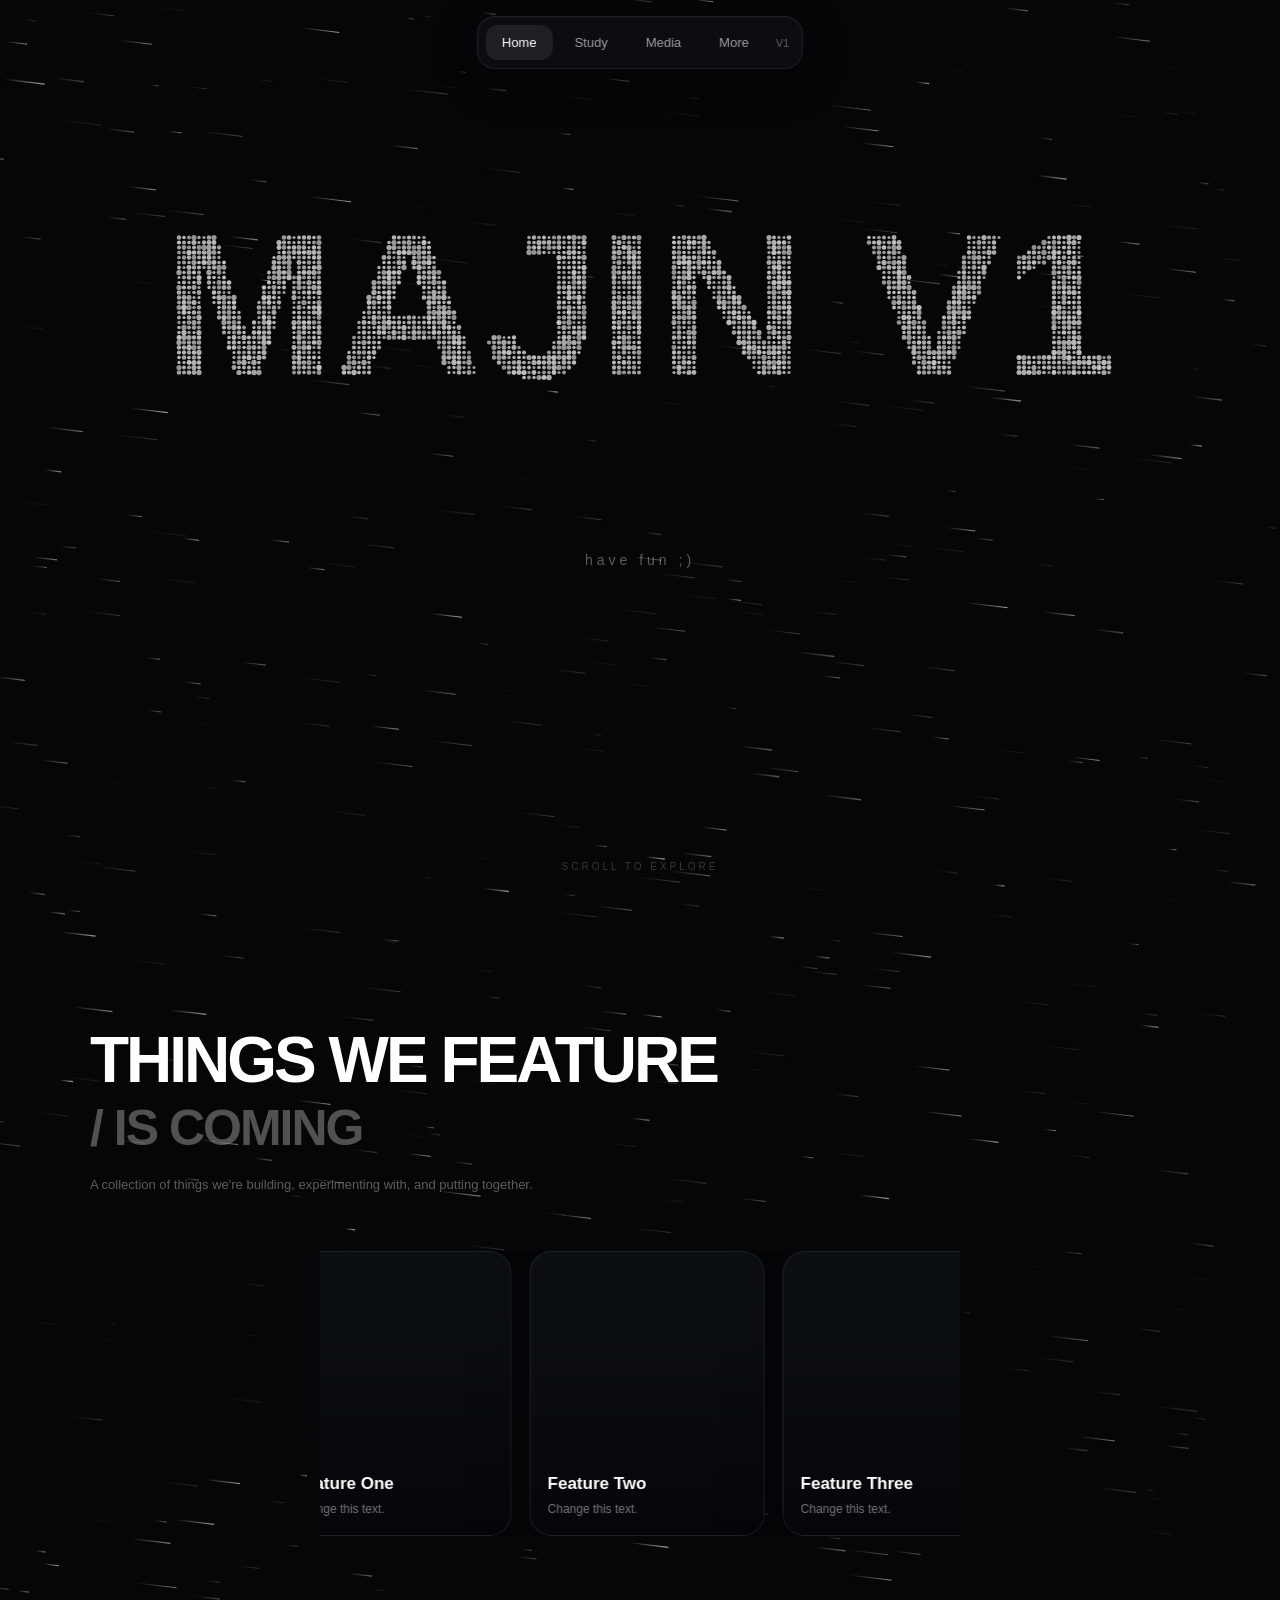
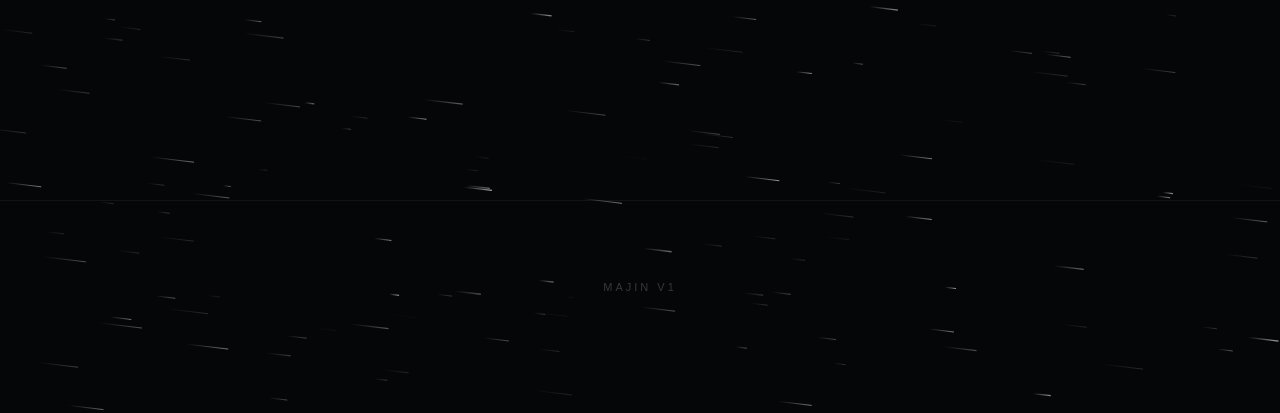
==== commit cc5848a0: "Refactor comments and clean up code in index.html Updated comments for clarity and removed redundant" ====
--- a/index.html
+++ b/index.html
@@ -385,7 +385,7 @@
 <script>
 
 /* =========================================
-   CHANGE YOUR CARDS HERE
+   EXPLORE CARDSSSSSS
 ========================================= */
 
 const features = [
@@ -472,9 +472,7 @@
    The canvas is absolutely positioned and sized
    to the FULL document height (not just the
    viewport), so it scrolls together with the
-   rest of the page as one unit. The "MAJIN V1"
-   particle title lives near the top (inside the
-   hero area) and scrolls away normally, and the
+   rest of the page as one unit. The "MAJIN V1 and the
    stars are spread across the whole page height
    instead of being pinned to the screen.
 ========================================= */
@@ -482,9 +480,9 @@
 const canvas = document.getElementById("canvas");
 const ctx = canvas.getContext("2d");
 
-let viewWidth = 0;    // window width
-let viewHeight = 0;   // window height (used to size/place the hero text)
-let canvasHeight = 0; // full scrollable document height (used to size the canvas)
+let viewWidth = 0;   
+let viewHeight = 0;   
+let canvasHeight = 0; 
 
 const mouse = { x: -1000, y: -1000, active: false };
 
@@ -716,7 +714,7 @@
 resize();
 animate();
 
-// Safety re-measure in case fonts/images shift layout right after load.
+
 window.addEventListener("load", resize);
 setTimeout(resize, 300);
 
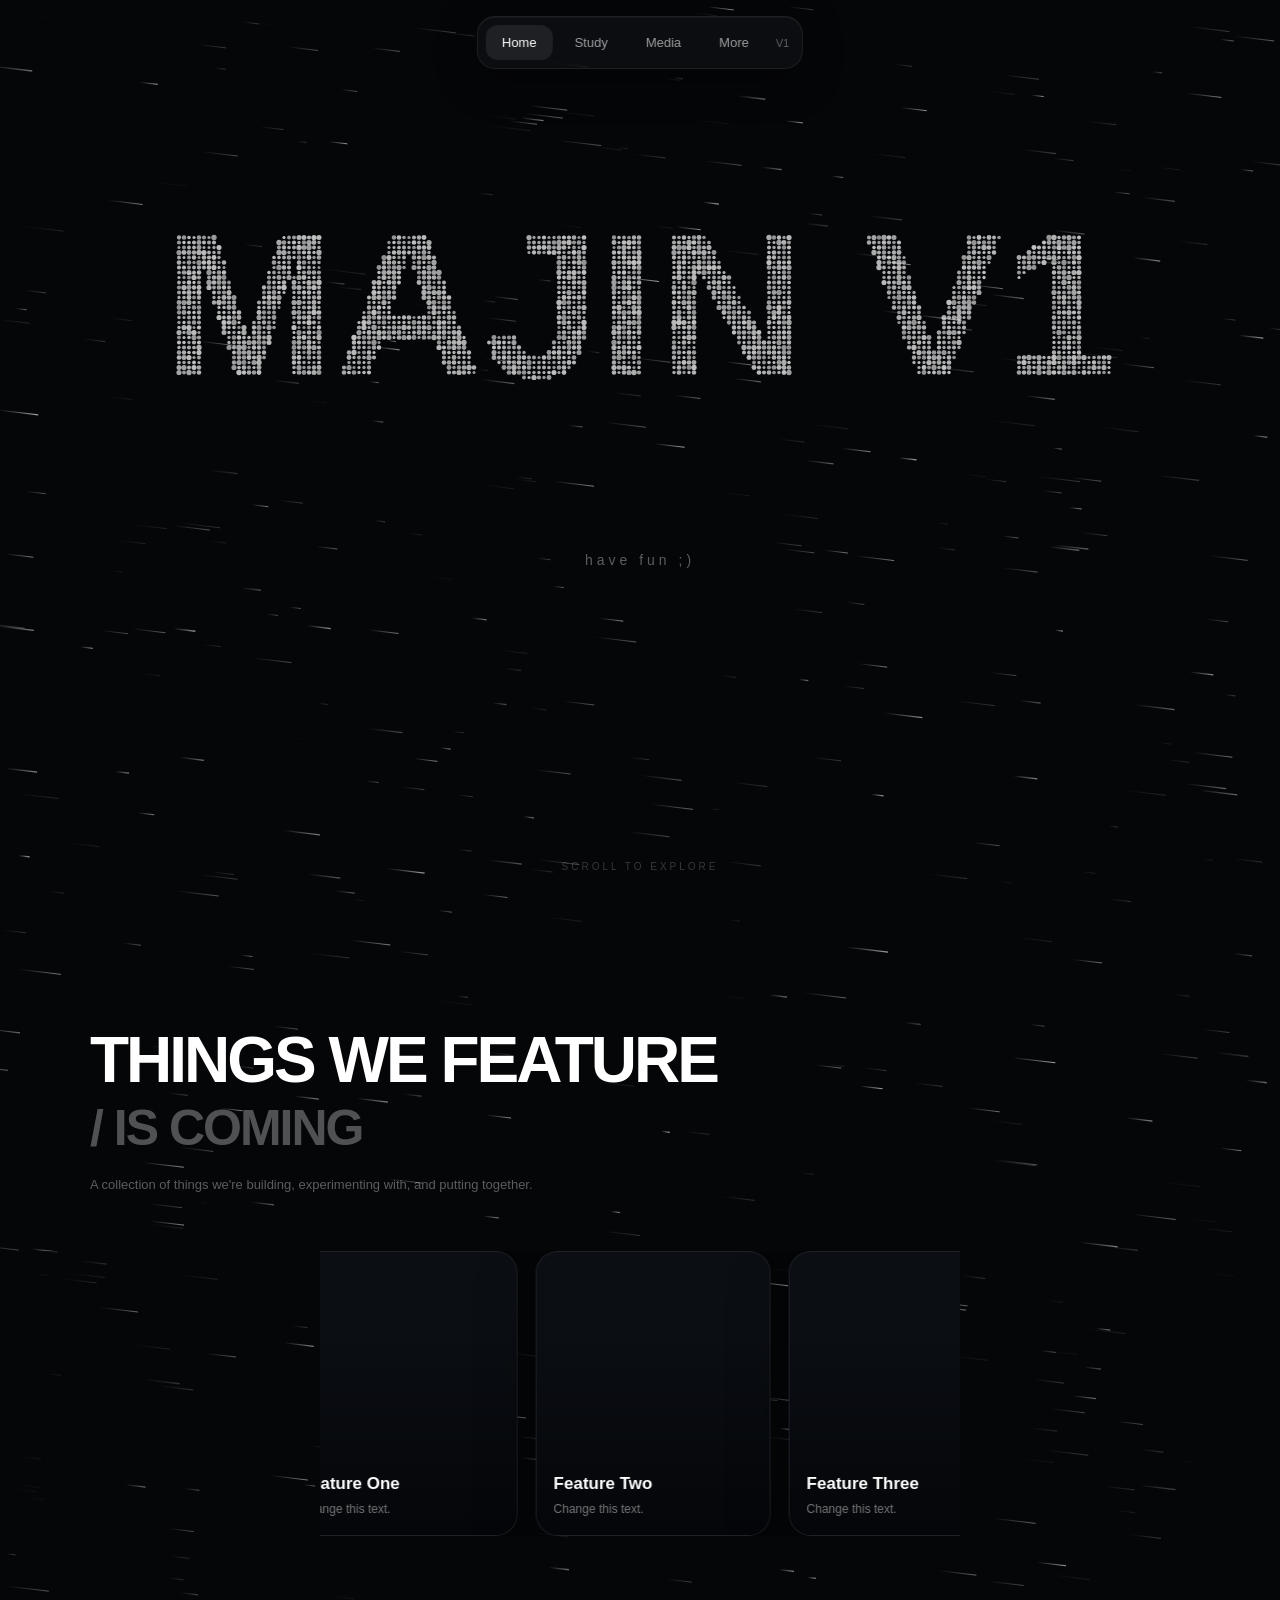
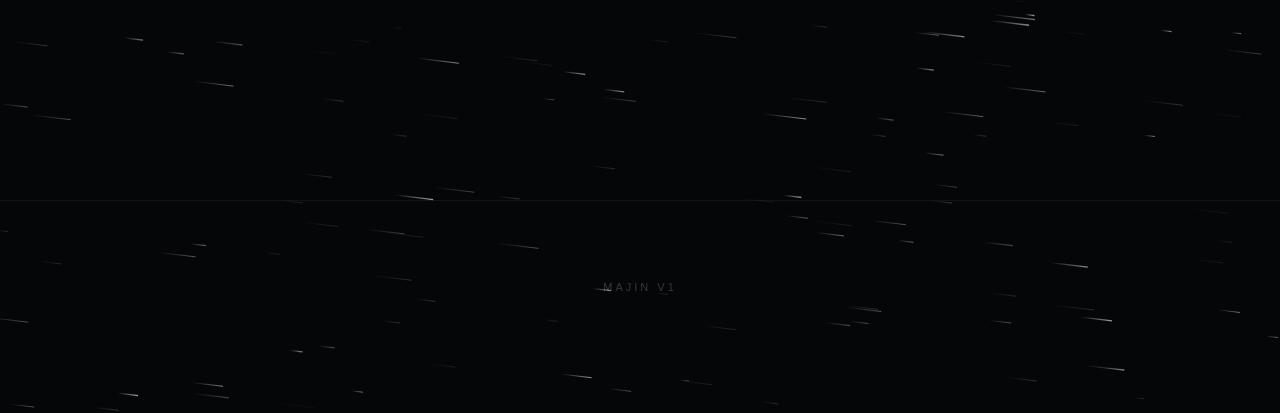
==== commit 7c65f189: "Implement study grid with responsive design Added a study grid section with responsive cards for stu" ====
--- a/index.html
+++ b/index.html
@@ -257,6 +257,73 @@
 }
 
 /* =========================================
+   STUDY GRID
+   Symmetrical grid of smaller cards, sits in
+   normal document flow (no inner scroll) so it
+   grows the page and scrolls with everything else.
+========================================= */
+
+.study-grid {
+    display: grid;
+    grid-template-columns: repeat(auto-fit, minmax(150px, 1fr));
+    gap: 16px;
+
+    width: min(1100px, 90vw);
+    margin: 55px auto 0;
+}
+
+.study-card {
+    position: relative;
+    height: 190px;
+    overflow: hidden;
+    border-radius: 18px;
+    border: 1px solid rgba(255,255,255,.08);
+    background: #0b0e13;
+    box-shadow: 0 14px 40px rgba(0,0,0,.3);
+    transition: transform .25s ease, border-color .25s ease;
+}
+
+.study-card:hover {
+    transform: translateY(-5px);
+    border-color: rgba(255,255,255,.18);
+}
+
+.study-image {
+    width: 100%;
+    height: 110px;
+    display: block;
+    object-fit: cover;
+    background: linear-gradient(135deg, #11151b, #07090d);
+}
+
+.study-gradient {
+    position: absolute;
+    inset: 0;
+    background: linear-gradient(to bottom, transparent 30%, rgba(4,6,9,.98));
+    pointer-events: none;
+}
+
+.study-content {
+    position: absolute;
+    left: 14px;
+    right: 14px;
+    bottom: 14px;
+}
+
+.study-name {
+    margin: 0;
+    font-size: 14px;
+    font-weight: 700;
+}
+
+.study-description {
+    margin: 5px 0 0;
+    color: rgba(255,255,255,.45);
+    font-size: 11px;
+    line-height: 1.4;
+}
+
+/* =========================================
    CAROUSEL FADE
 ========================================= */
 
@@ -338,6 +405,16 @@
     .feature-image {
         height: 150px;
     }
+    .study-grid {
+        grid-template-columns: repeat(auto-fit, minmax(130px, 1fr));
+        gap: 12px;
+    }
+    .study-card {
+        height: 165px;
+    }
+    .study-image {
+        height: 90px;
+    }
 }
 </style>
 </head>
@@ -347,10 +424,10 @@
 <canvas id="canvas"></canvas>
 
 <nav class="nav">
-    <button class="nav-item active">Home</button>
-    <button class="nav-item">Study</button>
-    <button class="nav-item">Media</button>
-    <button class="nav-item">More</button>
+    <button class="nav-item active" data-section="home">Home</button>
+    <button class="nav-item" data-section="study">Study</button>
+    <button class="nav-item" data-section="media">Media</button>
+    <button class="nav-item" data-section="more">More</button>
     <div class="version">V1</div>
 </nav>
 
@@ -359,7 +436,7 @@
     <div class="scroll-cue">scroll to explore</div>
 </section>
 
-<section class="feature-section">
+<section class="feature-section" id="homeSection">
 
     <div class="feature-heading">
         <h2 class="feature-title">THINGS WE FEATURE</h2>
@@ -380,12 +457,26 @@
 
 </section>
 
+<section class="feature-section" id="studySection">
+
+    <div class="feature-heading">
+        <h2 class="feature-title">STUDY</h2>
+        <div class="feature-coming">/ MATERIALS</div>
+        <p class="feature-description">
+            A growing set of notes, guides, and resources.
+        </p>
+    </div>
+
+    <div class="study-grid" id="studyGrid"></div>
+
+</section>
+
 <footer class="footer">MAJIN V1</footer>
 
 <script>
 
 /* =========================================
-   EXPLORE CARDSSSSSS
+   CHANGE YOUR CARDS HERE
 ========================================= */
 
 const features = [
@@ -398,6 +489,31 @@
 ];
 
 /* =========================================
+   CHANGE YOUR STUDY CARDS HERE
+========================================= */
+
+const studyItems = [
+    { image: "PASTE_IMAGE_URL_HERE", title: "Topic 1",  description: "Change this text." },
+    { image: "PASTE_IMAGE_URL_HERE", title: "Topic 2",  description: "Change this text." },
+    { image: "PASTE_IMAGE_URL_HERE", title: "Topic 3",  description: "Change this text." },
+    { image: "PASTE_IMAGE_URL_HERE", title: "Topic 4",  description: "Change this text." },
+    { image: "PASTE_IMAGE_URL_HERE", title: "Topic 5",  description: "Change this text." },
+    { image: "PASTE_IMAGE_URL_HERE", title: "Topic 6",  description: "Change this text." },
+    { image: "PASTE_IMAGE_URL_HERE", title: "Topic 7",  description: "Change this text." },
+    { image: "PASTE_IMAGE_URL_HERE", title: "Topic 8",  description: "Change this text." },
+    { image: "PASTE_IMAGE_URL_HERE", title: "Topic 9",  description: "Change this text." },
+    { image: "PASTE_IMAGE_URL_HERE", title: "Topic 10", description: "Change this text." },
+    { image: "PASTE_IMAGE_URL_HERE", title: "Topic 11", description: "Change this text." },
+    { image: "PASTE_IMAGE_URL_HERE", title: "Topic 12", description: "Change this text." },
+    { image: "PASTE_IMAGE_URL_HERE", title: "Topic 13", description: "Change this text." },
+    { image: "PASTE_IMAGE_URL_HERE", title: "Topic 14", description: "Change this text." },
+    { image: "PASTE_IMAGE_URL_HERE", title: "Topic 15", description: "Change this text." },
+    { image: "PASTE_IMAGE_URL_HERE", title: "Topic 16", description: "Change this text." },
+    { image: "PASTE_IMAGE_URL_HERE", title: "Topic 17", description: "Change this text." },
+    { image: "PASTE_IMAGE_URL_HERE", title: "Topic 18", description: "Change this text." }
+];
+
+/* =========================================
    BUILD CARDS
 ========================================= */
 
@@ -446,6 +562,53 @@
 
 buildCarousel();
 
+/* =========================================
+   BUILD STUDY GRID
+========================================= */
+
+const studyGrid = document.getElementById("studyGrid");
+
+function makeStudyCard(item) {
+    const card = document.createElement("article");
+    card.className = "study-card";
+
+    const image = document.createElement("img");
+    image.className = "study-image";
+    image.src = item.image;
+    image.alt = item.title;
+    image.onerror = function () { this.style.opacity = "0"; };
+
+    const gradient = document.createElement("div");
+    gradient.className = "study-gradient";
+
+    const content = document.createElement("div");
+    content.className = "study-content";
+
+    const title = document.createElement("h3");
+    title.className = "study-name";
+    title.textContent = item.title;
+
+    const description = document.createElement("p");
+    description.className = "study-description";
+    description.textContent = item.description;
+
+    content.appendChild(title);
+    content.appendChild(description);
+
+    card.appendChild(image);
+    card.appendChild(gradient);
+    card.appendChild(content);
+
+    return card;
+}
+
+function buildStudyGrid() {
+    studyGrid.innerHTML = "";
+    studyItems.forEach(item => studyGrid.appendChild(makeStudyCard(item)));
+}
+
+buildStudyGrid();
+
 let carouselX = 0;
 const CARD_WIDTH = 253;
 const CAROUSEL_SPEED = 0.55;
@@ -472,7 +635,9 @@
    The canvas is absolutely positioned and sized
    to the FULL document height (not just the
    viewport), so it scrolls together with the
-   rest of the page as one unit. The "MAJIN V1 and the
+   rest of the page as one unit. The "MAJIN V1"
+   particle title lives near the top (inside the
+   hero area) and scrolls away normally, and the
    stars are spread across the whole page height
    instead of being pinned to the screen.
 ========================================= */
@@ -480,9 +645,9 @@
 const canvas = document.getElementById("canvas");
 const ctx = canvas.getContext("2d");
 
-let viewWidth = 0;   
-let viewHeight = 0;   
-let canvasHeight = 0; 
+let viewWidth = 0;    // window width
+let viewHeight = 0;   // window height (used to size/place the hero text)
+let canvasHeight = 0; // full scrollable document height (used to size the canvas)
 
 const mouse = { x: -1000, y: -1000, active: false };
 
@@ -697,13 +862,38 @@
 }
 
 /* =========================================
-   NAV
-========================================= */
+   NAV / PAGE SWITCHING
+
+   Only one section is shown at a time. Switching
+   sections changes the document's height, so the
+   background canvas is re-measured and rebuilt
+   (resize()) right after the swap — that keeps the
+   stars/particles covering the whole new page
+   instead of leaving stale empty/short space.
+========================================= */
+
+const pageSections = {
+    home: document.getElementById("homeSection"),
+    study: document.getElementById("studySection")
+};
+
+function showSection(key) {
+    Object.values(pageSections).forEach(section => {
+        if (section) section.style.display = "none";
+    });
+
+    const target = pageSections[key];
+    if (target) target.style.display = "";
+
+    resize();
+}
 
 document.querySelectorAll(".nav-item").forEach(button => {
     button.addEventListener("click", () => {
         document.querySelectorAll(".nav-item").forEach(b => b.classList.remove("active"));
         button.classList.add("active");
+
+        showSection(button.dataset.section);
     });
 });
 
@@ -711,10 +901,10 @@
    START
 ========================================= */
 
-resize();
+showSection("home");
 animate();
 
-
+// Safety re-measure in case fonts/images shift layout right after load.
 window.addEventListener("load", resize);
 setTimeout(resize, 300);
 
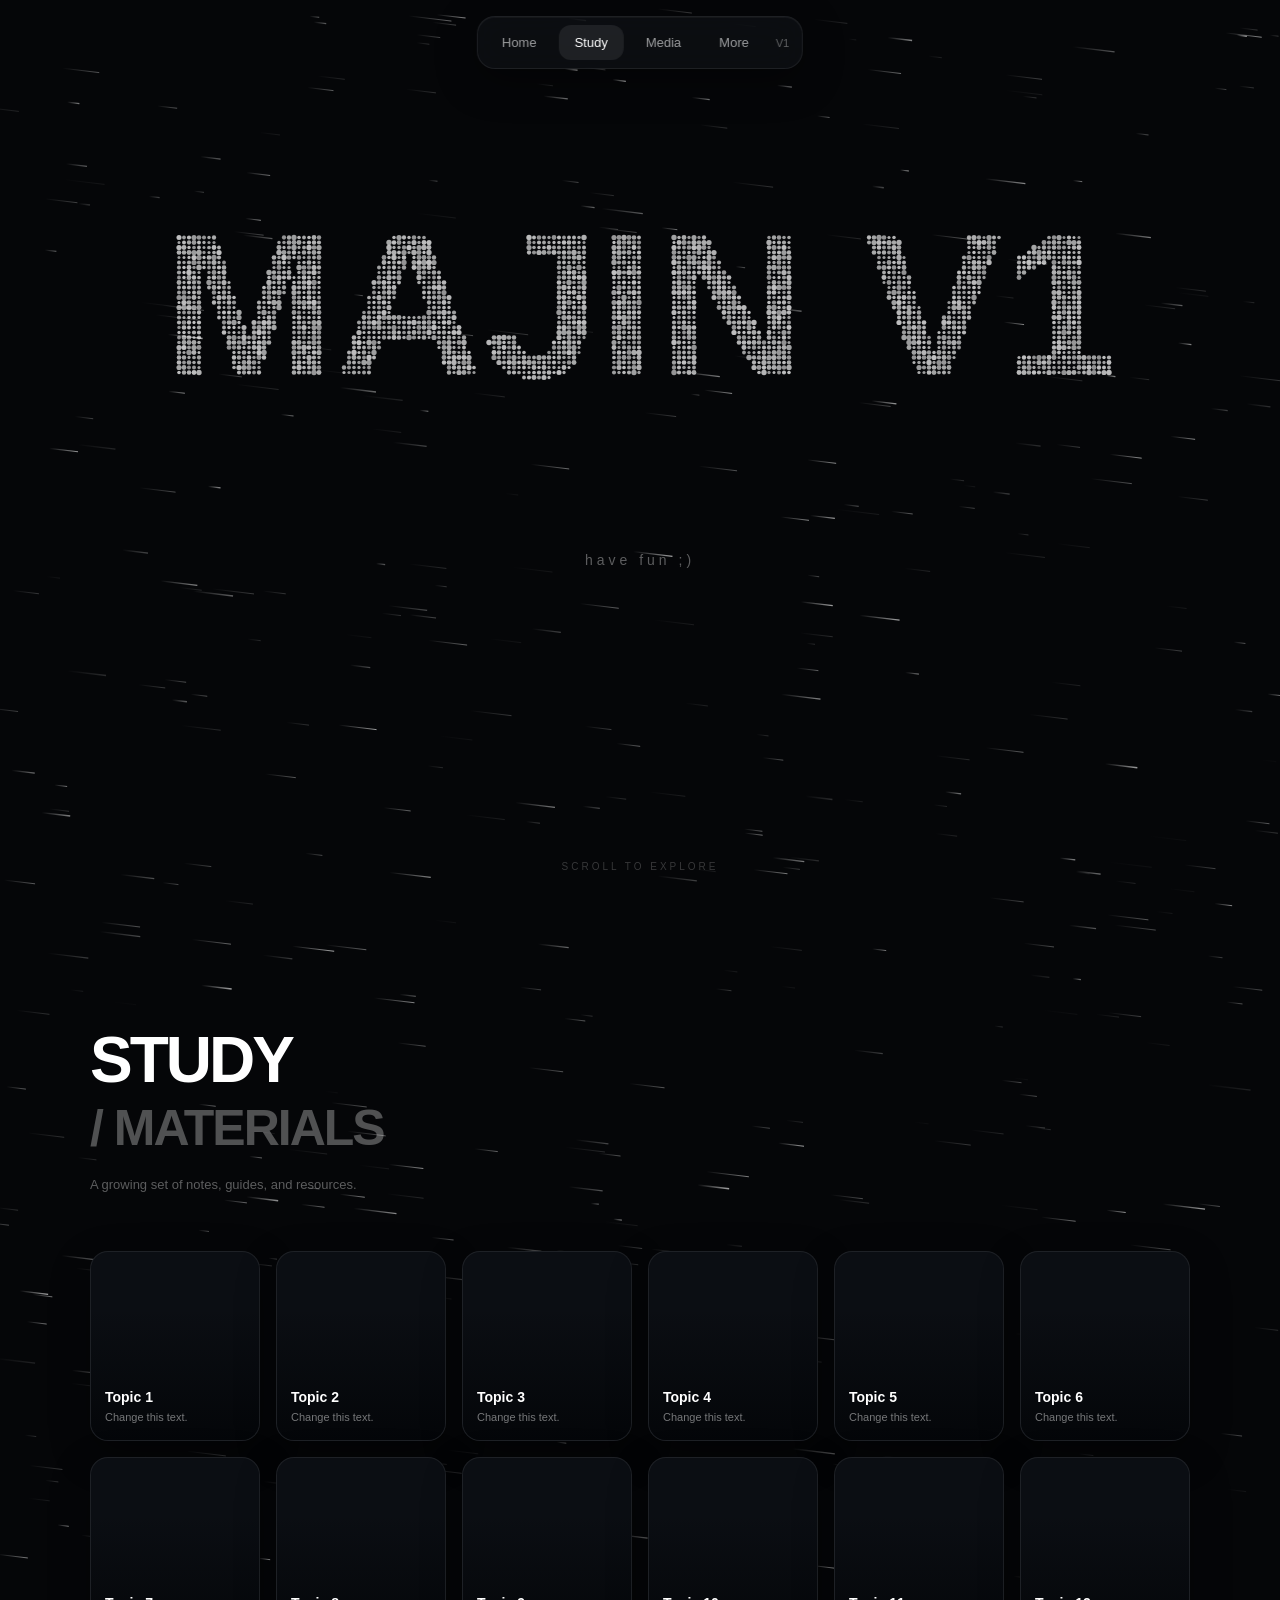
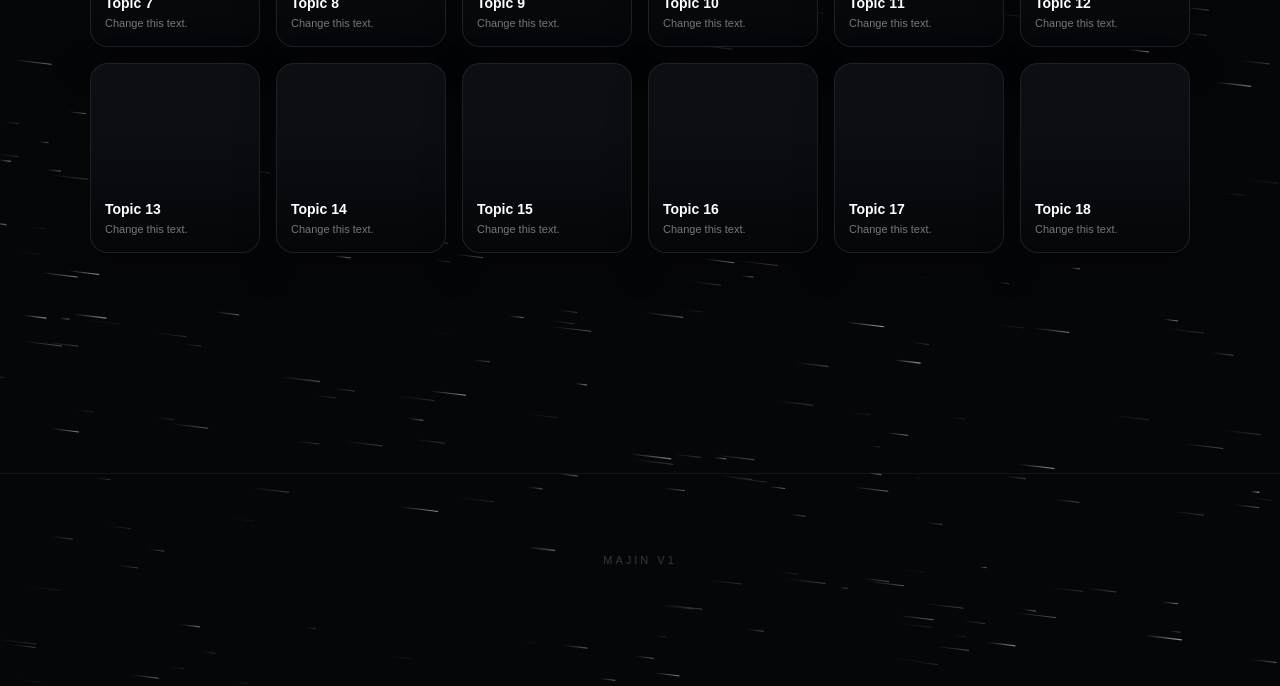
==== commit 870e2e27: "Add files via upload" ====
--- a/index.html
+++ b/index.html
@@ -3,420 +3,8 @@
 <head>
 <meta charset="UTF-8">
 <meta name="viewport" content="width=device-width, initial-scale=1.0">
-<title>MAJIN V1</title>
-
-<style>
-* {
-    box-sizing: border-box;
-}
-
-html {
-    scroll-behavior: smooth;
-    background: #050608;
-}
-
-body {
-    margin: 0;
-    min-height: 100vh;
-    background: #050608;
-    color: white;
-    font-family: Arial, Helvetica, sans-serif;
-    overflow-x: hidden;
-}
-
-/* =========================================
-   BACKGROUND CANVAS
-   Absolute (not fixed) and sized to the full
-   document height in JS, so it scrolls together
-   with the rest of the page instead of staying
-   pinned in place while content moves past it.
-========================================= */
-
-canvas {
-    position: absolute;
-    top: 0;
-    left: 0;
-
-    z-index: 0;
-    pointer-events: none;
-}
-
-/* =========================================
-   NAV
-========================================= */
-
-.nav {
-    position: fixed;
-    top: 16px;
-    left: 50%;
-    transform: translateX(-50%);
-    z-index: 100;
-
-    display: flex;
-    align-items: center;
-    gap: 6px;
-
-    padding: 8px;
-    border: 1px solid rgba(255,255,255,.08);
-    border-radius: 18px;
-    background: rgba(15,17,21,.72);
-
-    backdrop-filter: blur(16px);
-    -webkit-backdrop-filter: blur(16px);
-
-    box-shadow:
-        0 10px 40px rgba(0,0,0,.4),
-        inset 0 1px rgba(255,255,255,.04);
-}
-
-.nav-item {
-    border: 0;
-    outline: 0;
-    background: transparent;
-    color: rgba(255,255,255,.6);
-    padding: 10px 16px;
-    border-radius: 12px;
-    cursor: pointer;
-    font-size: 13px;
-    transition: .2s ease;
-}
-
-.nav-item:hover,
-.nav-item.active {
-    color: white;
-    background: rgba(255,255,255,.08);
-}
-
-.version {
-    color: rgba(255,255,255,.35);
-    font-size: 11px;
-    margin: 0 5px;
-}
-
-/* =========================================
-   HERO
-========================================= */
-
-.hero {
-    position: relative;
-    z-index: 5;
-    min-height: 100vh;
-
-    display: flex;
-    flex-direction: column;
-    align-items: center;
-    justify-content: center;
-
-    padding: 110px 20px 100px;
-    text-align: center;
-}
-
-.hero-subtitle {
-    margin-top: 210px;
-    font-size: 14px;
-    letter-spacing: 4px;
-    color: rgba(255,255,255,.35);
-}
-
-.scroll-cue {
-    position: absolute;
-    bottom: 28px;
-    color: rgba(255,255,255,.2);
-    font-size: 10px;
-    letter-spacing: 3px;
-    text-transform: uppercase;
-    animation: float 2s ease-in-out infinite;
-}
-
-@keyframes float {
-    0%, 100% { transform: translateY(0); }
-    50% { transform: translateY(6px); }
-}
-
-/* =========================================
-   FEATURE SECTION
-========================================= */
-
-.feature-section {
-    position: relative;
-    z-index: 6;
-    width: 100%;
-    min-height: 100vh;
-    padding: 130px 0 220px;
-    overflow: visible;
-}
-
-.feature-heading {
-    width: min(1100px, 90vw);
-    margin: 0 auto;
-}
-
-.feature-title {
-    margin: 0;
-    font-size: clamp(38px, 5vw, 68px);
-    font-weight: 850;
-    letter-spacing: -3px;
-    line-height: .95;
-}
-
-.feature-coming {
-    margin-top: 8px;
-    font-size: clamp(28px, 4vw, 50px);
-    font-weight: 800;
-    letter-spacing: -2px;
-    color: rgba(255,255,255,.30);
-}
-
-.feature-description {
-    max-width: 500px;
-    margin-top: 18px;
-    color: rgba(255,255,255,.35);
-    font-size: 13px;
-    line-height: 1.6;
-}
-
-/* =========================================
-   CAROUSEL
-========================================= */
-
-.carousel-window {
-    position: relative;
-    width: 100%;
-    margin-top: 55px;
-    overflow: hidden;
-}
-
-.carousel-viewport {
-    width: 50%;
-    margin-left: 25%;
-    overflow: hidden;
-    position: relative;
-}
-
-.carousel-track {
-    display: flex;
-    gap: 18px;
-    width: max-content;
-    will-change: transform;
-}
-
-/* =========================================
-   CARDS
-========================================= */
-
-.feature-card {
-    position: relative;
-    flex: 0 0 235px;
-    height: 285px;
-    overflow: hidden;
-    border-radius: 22px;
-    border: 1px solid rgba(255,255,255,.08);
-    background: #0b0e13;
-    box-shadow: 0 20px 60px rgba(0,0,0,.35);
-    transition: transform .25s ease, border-color .25s ease;
-}
-
-.feature-card:hover {
-    transform: translateY(-7px);
-    border-color: rgba(255,255,255,.18);
-}
-
-.feature-image {
-    width: 100%;
-    height: 175px;
-    display: block;
-    object-fit: cover;
-    background: linear-gradient(135deg, #11151b, #07090d);
-}
-
-.feature-gradient {
-    position: absolute;
-    inset: 0;
-    background: linear-gradient(to bottom, transparent 30%, rgba(4,6,9,.98));
-    pointer-events: none;
-}
-
-.feature-content {
-    position: absolute;
-    left: 17px;
-    right: 17px;
-    bottom: 17px;
-}
-
-.feature-name {
-    margin: 0;
-    font-size: 17px;
-    font-weight: 750;
-}
-
-.feature-description-card {
-    margin: 7px 0 0;
-    color: rgba(255,255,255,.45);
-    font-size: 12px;
-    line-height: 1.45;
-}
-
-/* =========================================
-   STUDY GRID
-   Symmetrical grid of smaller cards, sits in
-   normal document flow (no inner scroll) so it
-   grows the page and scrolls with everything else.
-========================================= */
-
-.study-grid {
-    display: grid;
-    grid-template-columns: repeat(auto-fit, minmax(150px, 1fr));
-    gap: 16px;
-
-    width: min(1100px, 90vw);
-    margin: 55px auto 0;
-}
-
-.study-card {
-    position: relative;
-    height: 190px;
-    overflow: hidden;
-    border-radius: 18px;
-    border: 1px solid rgba(255,255,255,.08);
-    background: #0b0e13;
-    box-shadow: 0 14px 40px rgba(0,0,0,.3);
-    transition: transform .25s ease, border-color .25s ease;
-}
-
-.study-card:hover {
-    transform: translateY(-5px);
-    border-color: rgba(255,255,255,.18);
-}
-
-.study-image {
-    width: 100%;
-    height: 110px;
-    display: block;
-    object-fit: cover;
-    background: linear-gradient(135deg, #11151b, #07090d);
-}
-
-.study-gradient {
-    position: absolute;
-    inset: 0;
-    background: linear-gradient(to bottom, transparent 30%, rgba(4,6,9,.98));
-    pointer-events: none;
-}
-
-.study-content {
-    position: absolute;
-    left: 14px;
-    right: 14px;
-    bottom: 14px;
-}
-
-.study-name {
-    margin: 0;
-    font-size: 14px;
-    font-weight: 700;
-}
-
-.study-description {
-    margin: 5px 0 0;
-    color: rgba(255,255,255,.45);
-    font-size: 11px;
-    line-height: 1.4;
-}
-
-/* =========================================
-   CAROUSEL FADE
-========================================= */
-
-.carousel-fade-left,
-.carousel-fade-right {
-    position: absolute;
-    top: 0;
-    bottom: 0;
-    width: 16%;
-    z-index: 5;
-    pointer-events: none;
-}
-
-.carousel-fade-left {
-    left: 0;
-    background: linear-gradient(to right, #050608 5%, transparent);
-}
-
-.carousel-fade-right {
-    right: 0;
-    background: linear-gradient(to left, #050608 5%, transparent);
-}
-
-/* =========================================
-   FOOTER
-========================================= */
-
-.footer {
-    position: relative;
-    z-index: 5;
-    padding: 80px 20px 120px;
-    border-top: 1px solid rgba(255,255,255,.05);
-    text-align: center;
-    color: rgba(255,255,255,.2);
-    font-size: 11px;
-    letter-spacing: 3px;
-}
-
-/* =========================================
-   MOBILE
-========================================= */
-
-@media (max-width: 850px) {
-    .carousel-viewport {
-        width: 70%;
-        margin-left: 15%;
-    }
-    .feature-card {
-        flex-basis: 220px;
-    }
-}
-
-@media (max-width: 600px) {
-    .nav {
-        width: calc(100% - 20px);
-        justify-content: center;
-    }
-    .nav-item {
-        padding: 9px 10px;
-        font-size: 11px;
-    }
-    .version {
-        display: none;
-    }
-    .hero-subtitle {
-        margin-top: 150px;
-    }
-    .feature-section {
-        padding-top: 90px;
-    }
-    .carousel-viewport {
-        width: 90%;
-        margin-left: 5%;
-    }
-    .feature-card {
-        flex-basis: 205px;
-        height: 255px;
-    }
-    .feature-image {
-        height: 150px;
-    }
-    .study-grid {
-        grid-template-columns: repeat(auto-fit, minmax(130px, 1fr));
-        gap: 12px;
-    }
-    .study-card {
-        height: 165px;
-    }
-    .study-image {
-        height: 90px;
-    }
-}
-</style>
+<title>MAJIN V1 — Study</title>
+<link rel="stylesheet" href="/styles.css">
 </head>
 
 <body>
@@ -424,10 +12,10 @@
 <canvas id="canvas"></canvas>
 
 <nav class="nav">
-    <button class="nav-item active" data-section="home">Home</button>
-    <button class="nav-item" data-section="study">Study</button>
-    <button class="nav-item" data-section="media">Media</button>
-    <button class="nav-item" data-section="more">More</button>
+    <a class="nav-item" href="/">Home</a>
+    <a class="nav-item active" href="/study/">Study</a>
+    <button class="nav-item">Media</button>
+    <button class="nav-item">More</button>
     <div class="version">V1</div>
 </nav>
 
@@ -436,28 +24,7 @@
     <div class="scroll-cue">scroll to explore</div>
 </section>
 
-<section class="feature-section" id="homeSection">
-
-    <div class="feature-heading">
-        <h2 class="feature-title">THINGS WE FEATURE</h2>
-        <div class="feature-coming">/ IS COMING</div>
-        <p class="feature-description">
-            A collection of things we're building,
-            experimenting with, and putting together.
-        </p>
-    </div>
-
-    <div class="carousel-window">
-        <div class="carousel-fade-left"></div>
-        <div class="carousel-viewport">
-            <div class="carousel-track" id="carouselTrack"></div>
-        </div>
-        <div class="carousel-fade-right"></div>
-    </div>
-
-</section>
-
-<section class="feature-section" id="studySection">
+<section class="feature-section">
 
     <div class="feature-heading">
         <h2 class="feature-title">STUDY</h2>
@@ -474,19 +41,6 @@
 <footer class="footer">MAJIN V1</footer>
 
 <script>
-
-/* =========================================
-   CHANGE YOUR CARDS HERE
-========================================= */
-
-const features = [
-    { image: "PASTE_IMAGE_URL_HERE", title: "Feature One",   description: "Change this text." },
-    { image: "PASTE_IMAGE_URL_HERE", title: "Feature Two",   description: "Change this text." },
-    { image: "PASTE_IMAGE_URL_HERE", title: "Feature Three", description: "Change this text." },
-    { image: "PASTE_IMAGE_URL_HERE", title: "Feature Four",  description: "Change this text." },
-    { image: "PASTE_IMAGE_URL_HERE", title: "Feature Five",  description: "Change this text." },
-    { image: "PASTE_IMAGE_URL_HERE", title: "Feature Six",   description: "Change this text." }
-];
 
 /* =========================================
    CHANGE YOUR STUDY CARDS HERE
@@ -512,59 +66,6 @@
     { image: "PASTE_IMAGE_URL_HERE", title: "Topic 17", description: "Change this text." },
     { image: "PASTE_IMAGE_URL_HERE", title: "Topic 18", description: "Change this text." }
 ];
-
-/* =========================================
-   BUILD CARDS
-========================================= */
-
-const track = document.getElementById("carouselTrack");
-
-function makeCard(feature) {
-    const card = document.createElement("article");
-    card.className = "feature-card";
-
-    const image = document.createElement("img");
-    image.className = "feature-image";
-    image.src = feature.image;
-    image.alt = feature.title;
-    image.onerror = function () { this.style.opacity = "0"; };
-
-    const gradient = document.createElement("div");
-    gradient.className = "feature-gradient";
-
-    const content = document.createElement("div");
-    content.className = "feature-content";
-
-    const title = document.createElement("h3");
-    title.className = "feature-name";
-    title.textContent = feature.title;
-
-    const description = document.createElement("p");
-    description.className = "feature-description-card";
-    description.textContent = feature.description;
-
-    content.appendChild(title);
-    content.appendChild(description);
-
-    card.appendChild(image);
-    card.appendChild(gradient);
-    card.appendChild(content);
-
-    return card;
-}
-
-function buildCarousel() {
-    track.innerHTML = "";
-    for (let set = 0; set < 4; set++) {
-        features.forEach(feature => track.appendChild(makeCard(feature)));
-    }
-}
-
-buildCarousel();
-
-/* =========================================
-   BUILD STUDY GRID
-========================================= */
 
 const studyGrid = document.getElementById("studyGrid");
 
@@ -609,306 +110,8 @@
 
 buildStudyGrid();
 
-let carouselX = 0;
-const CARD_WIDTH = 253;
-const CAROUSEL_SPEED = 0.55;
-
-function moveCards() {
-    carouselX -= CAROUSEL_SPEED;
-
-    const loopSize = features.length * CARD_WIDTH;
-
-    if (Math.abs(carouselX) >= loopSize) {
-        carouselX += loopSize;
-    }
-
-    track.style.transform = `translateX(${carouselX}px)`;
-
-    requestAnimationFrame(moveCards);
-}
-
-moveCards();
-
-/* =========================================
-   PARTICLE + STAR BACKGROUND
-
-   The canvas is absolutely positioned and sized
-   to the FULL document height (not just the
-   viewport), so it scrolls together with the
-   rest of the page as one unit. The "MAJIN V1"
-   particle title lives near the top (inside the
-   hero area) and scrolls away normally, and the
-   stars are spread across the whole page height
-   instead of being pinned to the screen.
-========================================= */
-
-const canvas = document.getElementById("canvas");
-const ctx = canvas.getContext("2d");
-
-let viewWidth = 0;    // window width
-let viewHeight = 0;   // window height (used to size/place the hero text)
-let canvasHeight = 0; // full scrollable document height (used to size the canvas)
-
-const mouse = { x: -1000, y: -1000, active: false };
-
-const PARTICLE_SPACING = 5;
-const MOUSE_RADIUS = 70;
-const MOUSE_FORCE = 18;
-const SPRING = 0.085;
-const DAMPING = 0.82;
-
-const STAR_DENSITY_PER_VIEWPORT = 260;
-const STAR_SPEED = 1.8;
-
-let particles = [];
-let stars = [];
-
-const textCanvas = document.createElement("canvas");
-const textCtx = textCanvas.getContext("2d");
-
-function createParticles() {
-    particles = [];
-
-    const tempWidth = Math.min(viewWidth * .9, 1500);
-    const tempHeight = Math.min(viewHeight * .45, 500);
-
-    textCanvas.width = tempWidth;
-    textCanvas.height = tempHeight;
-
-    textCtx.clearRect(0, 0, tempWidth, tempHeight);
-
-    const fontSize = Math.min(tempWidth * .18, tempHeight * .6);
-
-    textCtx.font = `900 ${fontSize}px Arial`;
-    textCtx.textAlign = "center";
-    textCtx.textBaseline = "middle";
-    textCtx.fillStyle = "white";
-    textCtx.fillText("MAJIN V1", tempWidth / 2, tempHeight / 2);
-
-    const image = textCtx.getImageData(0, 0, tempWidth, tempHeight);
-    const data = image.data;
-
-    const offsetX = (viewWidth - tempWidth) / 2;
-    const offsetY = (viewHeight - tempHeight) / 2 - 130;
-
-    for (let y = 0; y < tempHeight; y += PARTICLE_SPACING) {
-        for (let x = 0; x < tempWidth; x += PARTICLE_SPACING) {
-            const index = (y * tempWidth + x) * 4;
-
-            if (data[index + 3] > 140) {
-                particles.push({
-                    x: offsetX + x,
-                    y: offsetY + y,
-                    homeX: offsetX + x,
-                    homeY: offsetY + y,
-                    vx: 0,
-                    vy: 0,
-                    size: Math.random() * 1.2 + 1.5,
-                    alpha: Math.random() * .25 + .75
-                });
-            }
-        }
-    }
-}
-
-function createStars() {
-    stars = [];
-
-    const count = Math.round(
-        STAR_DENSITY_PER_VIEWPORT * (canvasHeight / Math.max(viewHeight, 1))
-    );
-
-    for (let i = 0; i < count; i++) {
-        stars.push({
-            x: Math.random() * viewWidth,
-            y: Math.random() * canvasHeight,
-            length: Math.random() * 35 + 8,
-            speed: Math.random() * STAR_SPEED + .25,
-            alpha: Math.random() * .55 + .1,
-            width: Math.random() * 1.2 + .2
-        });
-    }
-}
-
-function resize() {
-    viewWidth = window.innerWidth;
-    viewHeight = window.innerHeight;
-
-    canvasHeight = Math.max(
-        document.documentElement.scrollHeight,
-        document.body.scrollHeight,
-        viewHeight
-    );
-
-    const ratio = Math.min(window.devicePixelRatio || 1, 2);
-
-    canvas.width = viewWidth * ratio;
-    canvas.height = canvasHeight * ratio;
-
-    canvas.style.width = viewWidth + "px";
-    canvas.style.height = canvasHeight + "px";
-
-    ctx.setTransform(ratio, 0, 0, ratio, 0, 0);
-
-    createStars();
-    createParticles();
-}
-
-window.addEventListener("resize", resize);
-
-/* Mouse coordinates are converted to page (document) space,
-   since particles now live in a canvas taller than the
-   viewport and scroll with the page. */
-window.addEventListener("mousemove", event => {
-    mouse.x = event.clientX + window.scrollX;
-    mouse.y = event.clientY + window.scrollY;
-    mouse.active = true;
-});
-
-window.addEventListener("mouseleave", () => {
-    mouse.active = false;
-    mouse.x = -1000;
-    mouse.y = -1000;
-});
-
-function updateParticle(p) {
-    p.vx += (p.homeX - p.x) * SPRING;
-    p.vy += (p.homeY - p.y) * SPRING;
-
-    if (mouse.active) {
-        const dx = p.x - mouse.x;
-        const dy = p.y - mouse.y;
-        const distance = Math.sqrt(dx * dx + dy * dy);
-
-        if (distance > 0 && distance < MOUSE_RADIUS) {
-            const nx = dx / distance;
-            const ny = dy / distance;
-            const influence = 1 - distance / MOUSE_RADIUS;
-            const force = MOUSE_FORCE * influence * influence;
-
-            p.vx += nx * force;
-            p.vy += ny * force;
-        }
-    }
-
-    p.vx *= DAMPING;
-    p.vy *= DAMPING;
-
-    p.x += p.vx;
-    p.y += p.vy;
-}
-
-function drawStars() {
-    stars.forEach(star => {
-        star.x += star.speed;
-
-        if (star.x > viewWidth + 100) {
-            star.x = -100;
-            star.y = Math.random() * canvasHeight;
-        }
-
-        const gradient = ctx.createLinearGradient(
-            star.x, star.y,
-            star.x - star.length, star.y - star.length * .12
-        );
-
-        gradient.addColorStop(0, `rgba(255,255,255,${star.alpha})`);
-        gradient.addColorStop(1, "rgba(255,255,255,0)");
-
-        ctx.strokeStyle = gradient;
-        ctx.lineWidth = star.width;
-
-        ctx.beginPath();
-        ctx.moveTo(star.x, star.y);
-        ctx.lineTo(star.x - star.length, star.y - star.length * .12);
-        ctx.stroke();
-    });
-}
-
-function drawParticles() {
-    particles.forEach(p => {
-        let glow = 0;
-
-        if (mouse.active) {
-            const dx = p.x - mouse.x;
-            const dy = p.y - mouse.y;
-            const distance = Math.sqrt(dx * dx + dy * dy);
-
-            if (distance < MOUSE_RADIUS) {
-                glow = 1 - distance / MOUSE_RADIUS;
-            }
-        }
-
-        const brightness = .75 + glow * .25;
-
-        ctx.fillStyle = `rgba(255,255,255,${p.alpha * brightness})`;
-
-        ctx.beginPath();
-        ctx.arc(p.x, p.y, p.size, 0, Math.PI * 2);
-        ctx.fill();
-    });
-}
-
-function animate() {
-    ctx.fillStyle = "#050608";
-    ctx.fillRect(0, 0, viewWidth, canvasHeight);
-
-    drawStars();
-
-    particles.forEach(updateParticle);
-    drawParticles();
-
-    requestAnimationFrame(animate);
-}
-
-/* =========================================
-   NAV / PAGE SWITCHING
-
-   Only one section is shown at a time. Switching
-   sections changes the document's height, so the
-   background canvas is re-measured and rebuilt
-   (resize()) right after the swap — that keeps the
-   stars/particles covering the whole new page
-   instead of leaving stale empty/short space.
-========================================= */
-
-const pageSections = {
-    home: document.getElementById("homeSection"),
-    study: document.getElementById("studySection")
-};
-
-function showSection(key) {
-    Object.values(pageSections).forEach(section => {
-        if (section) section.style.display = "none";
-    });
-
-    const target = pageSections[key];
-    if (target) target.style.display = "";
-
-    resize();
-}
-
-document.querySelectorAll(".nav-item").forEach(button => {
-    button.addEventListener("click", () => {
-        document.querySelectorAll(".nav-item").forEach(b => b.classList.remove("active"));
-        button.classList.add("active");
-
-        showSection(button.dataset.section);
-    });
-});
-
-/* =========================================
-   START
-========================================= */
-
-showSection("home");
-animate();
-
-// Safety re-measure in case fonts/images shift layout right after load.
-window.addEventListener("load", resize);
-setTimeout(resize, 300);
-
 </script>
+<script src="/background.js"></script>
 
 </body>
 </html>
--- a/styles.css
+++ b/styles.css
@@ -0,0 +1,412 @@
+* {
+    box-sizing: border-box;
+}
+
+html {
+    scroll-behavior: smooth;
+    background: #050608;
+}
+
+body {
+    margin: 0;
+    min-height: 100vh;
+    background: #050608;
+    color: white;
+    font-family: Arial, Helvetica, sans-serif;
+    overflow-x: hidden;
+}
+
+/* =========================================
+   BACKGROUND CANVAS
+   Absolute (not fixed) and sized to the full
+   document height in JS, so it scrolls together
+   with the rest of the page instead of staying
+   pinned in place while content moves past it.
+========================================= */
+
+canvas {
+    position: absolute;
+    top: 0;
+    left: 0;
+
+    z-index: 0;
+    pointer-events: none;
+}
+
+/* =========================================
+   NAV
+========================================= */
+
+.nav {
+    position: fixed;
+    top: 16px;
+    left: 50%;
+    transform: translateX(-50%);
+    z-index: 100;
+
+    display: flex;
+    align-items: center;
+    gap: 6px;
+
+    padding: 8px;
+    border: 1px solid rgba(255,255,255,.08);
+    border-radius: 18px;
+    background: rgba(15,17,21,.72);
+
+    backdrop-filter: blur(16px);
+    -webkit-backdrop-filter: blur(16px);
+
+    box-shadow:
+        0 10px 40px rgba(0,0,0,.4),
+        inset 0 1px rgba(255,255,255,.04);
+}
+
+.nav-item {
+    border: 0;
+    outline: 0;
+    background: transparent;
+    color: rgba(255,255,255,.6);
+    padding: 10px 16px;
+    border-radius: 12px;
+    cursor: pointer;
+    font-size: 13px;
+    text-decoration: none;
+    display: inline-block;
+    transition: .2s ease;
+}
+
+.nav-item:hover,
+.nav-item.active {
+    color: white;
+    background: rgba(255,255,255,.08);
+}
+
+.version {
+    color: rgba(255,255,255,.35);
+    font-size: 11px;
+    margin: 0 5px;
+}
+
+/* =========================================
+   HERO
+========================================= */
+
+.hero {
+    position: relative;
+    z-index: 5;
+    min-height: 100vh;
+
+    display: flex;
+    flex-direction: column;
+    align-items: center;
+    justify-content: center;
+
+    padding: 110px 20px 100px;
+    text-align: center;
+}
+
+.hero-subtitle {
+    margin-top: 210px;
+    font-size: 14px;
+    letter-spacing: 4px;
+    color: rgba(255,255,255,.35);
+}
+
+.scroll-cue {
+    position: absolute;
+    bottom: 28px;
+    color: rgba(255,255,255,.2);
+    font-size: 10px;
+    letter-spacing: 3px;
+    text-transform: uppercase;
+    animation: float 2s ease-in-out infinite;
+}
+
+@keyframes float {
+    0%, 100% { transform: translateY(0); }
+    50% { transform: translateY(6px); }
+}
+
+/* =========================================
+   FEATURE SECTION
+========================================= */
+
+.feature-section {
+    position: relative;
+    z-index: 6;
+    width: 100%;
+    min-height: 100vh;
+    padding: 130px 0 220px;
+    overflow: visible;
+}
+
+.feature-heading {
+    width: min(1100px, 90vw);
+    margin: 0 auto;
+}
+
+.feature-title {
+    margin: 0;
+    font-size: clamp(38px, 5vw, 68px);
+    font-weight: 850;
+    letter-spacing: -3px;
+    line-height: .95;
+}
+
+.feature-coming {
+    margin-top: 8px;
+    font-size: clamp(28px, 4vw, 50px);
+    font-weight: 800;
+    letter-spacing: -2px;
+    color: rgba(255,255,255,.30);
+}
+
+.feature-description {
+    max-width: 500px;
+    margin-top: 18px;
+    color: rgba(255,255,255,.35);
+    font-size: 13px;
+    line-height: 1.6;
+}
+
+/* =========================================
+   CAROUSEL
+========================================= */
+
+.carousel-window {
+    position: relative;
+    width: 100%;
+    margin-top: 55px;
+    overflow: hidden;
+}
+
+.carousel-viewport {
+    width: 50%;
+    margin-left: 25%;
+    overflow: hidden;
+    position: relative;
+}
+
+.carousel-track {
+    display: flex;
+    gap: 18px;
+    width: max-content;
+    will-change: transform;
+}
+
+/* =========================================
+   CARDS
+========================================= */
+
+.feature-card {
+    position: relative;
+    flex: 0 0 235px;
+    height: 285px;
+    overflow: hidden;
+    border-radius: 22px;
+    border: 1px solid rgba(255,255,255,.08);
+    background: #0b0e13;
+    box-shadow: 0 20px 60px rgba(0,0,0,.35);
+    transition: transform .25s ease, border-color .25s ease;
+}
+
+.feature-card:hover {
+    transform: translateY(-7px);
+    border-color: rgba(255,255,255,.18);
+}
+
+.feature-image {
+    width: 100%;
+    height: 175px;
+    display: block;
+    object-fit: cover;
+    background: linear-gradient(135deg, #11151b, #07090d);
+}
+
+.feature-gradient {
+    position: absolute;
+    inset: 0;
+    background: linear-gradient(to bottom, transparent 30%, rgba(4,6,9,.98));
+    pointer-events: none;
+}
+
+.feature-content {
+    position: absolute;
+    left: 17px;
+    right: 17px;
+    bottom: 17px;
+}
+
+.feature-name {
+    margin: 0;
+    font-size: 17px;
+    font-weight: 750;
+}
+
+.feature-description-card {
+    margin: 7px 0 0;
+    color: rgba(255,255,255,.45);
+    font-size: 12px;
+    line-height: 1.45;
+}
+
+/* =========================================
+   STUDY GRID
+   Symmetrical grid of smaller cards, sits in
+   normal document flow (no inner scroll) so it
+   grows the page and scrolls with everything else.
+========================================= */
+
+.study-grid {
+    display: grid;
+    grid-template-columns: repeat(auto-fit, minmax(150px, 1fr));
+    gap: 16px;
+
+    width: min(1100px, 90vw);
+    margin: 55px auto 0;
+}
+
+.study-card {
+    position: relative;
+    height: 190px;
+    overflow: hidden;
+    border-radius: 18px;
+    border: 1px solid rgba(255,255,255,.08);
+    background: #0b0e13;
+    box-shadow: 0 14px 40px rgba(0,0,0,.3);
+    transition: transform .25s ease, border-color .25s ease;
+}
+
+.study-card:hover {
+    transform: translateY(-5px);
+    border-color: rgba(255,255,255,.18);
+}
+
+.study-image {
+    width: 100%;
+    height: 110px;
+    display: block;
+    object-fit: cover;
+    background: linear-gradient(135deg, #11151b, #07090d);
+}
+
+.study-gradient {
+    position: absolute;
+    inset: 0;
+    background: linear-gradient(to bottom, transparent 30%, rgba(4,6,9,.98));
+    pointer-events: none;
+}
+
+.study-content {
+    position: absolute;
+    left: 14px;
+    right: 14px;
+    bottom: 14px;
+}
+
+.study-name {
+    margin: 0;
+    font-size: 14px;
+    font-weight: 700;
+}
+
+.study-description {
+    margin: 5px 0 0;
+    color: rgba(255,255,255,.45);
+    font-size: 11px;
+    line-height: 1.4;
+}
+
+/* =========================================
+   CAROUSEL FADE
+========================================= */
+
+.carousel-fade-left,
+.carousel-fade-right {
+    position: absolute;
+    top: 0;
+    bottom: 0;
+    width: 16%;
+    z-index: 5;
+    pointer-events: none;
+}
+
+.carousel-fade-left {
+    left: 0;
+    background: linear-gradient(to right, #050608 5%, transparent);
+}
+
+.carousel-fade-right {
+    right: 0;
+    background: linear-gradient(to left, #050608 5%, transparent);
+}
+
+/* =========================================
+   FOOTER
+========================================= */
+
+.footer {
+    position: relative;
+    z-index: 5;
+    padding: 80px 20px 120px;
+    border-top: 1px solid rgba(255,255,255,.05);
+    text-align: center;
+    color: rgba(255,255,255,.2);
+    font-size: 11px;
+    letter-spacing: 3px;
+}
+
+/* =========================================
+   MOBILE
+========================================= */
+
+@media (max-width: 850px) {
+    .carousel-viewport {
+        width: 70%;
+        margin-left: 15%;
+    }
+    .feature-card {
+        flex-basis: 220px;
+    }
+}
+
+@media (max-width: 600px) {
+    .nav {
+        width: calc(100% - 20px);
+        justify-content: center;
+    }
+    .nav-item {
+        padding: 9px 10px;
+        font-size: 11px;
+    }
+    .version {
+        display: none;
+    }
+    .hero-subtitle {
+        margin-top: 150px;
+    }
+    .feature-section {
+        padding-top: 90px;
+    }
+    .carousel-viewport {
+        width: 90%;
+        margin-left: 5%;
+    }
+    .feature-card {
+        flex-basis: 205px;
+        height: 255px;
+    }
+    .feature-image {
+        height: 150px;
+    }
+    .study-grid {
+        grid-template-columns: repeat(auto-fit, minmax(130px, 1fr));
+        gap: 12px;
+    }
+    .study-card {
+        height: 165px;
+    }
+    .study-image {
+        height: 90px;
+    }
+}
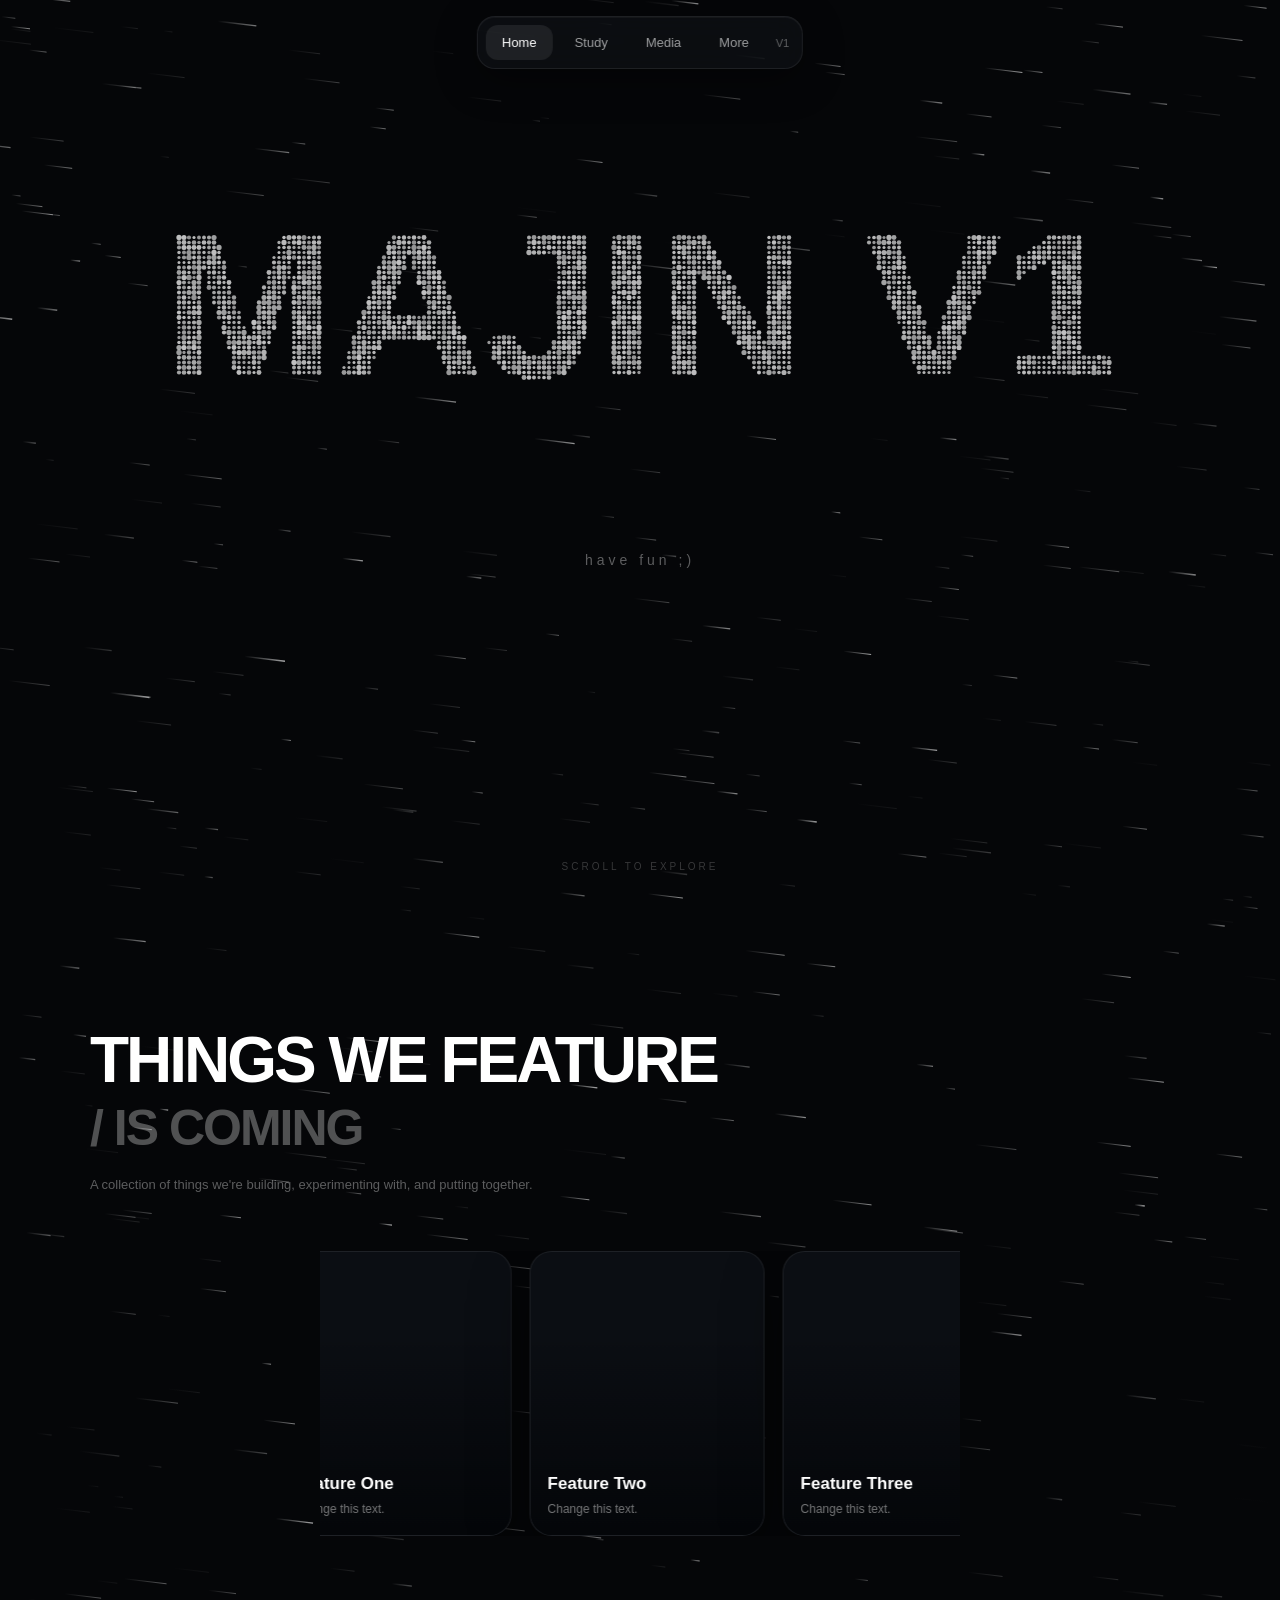
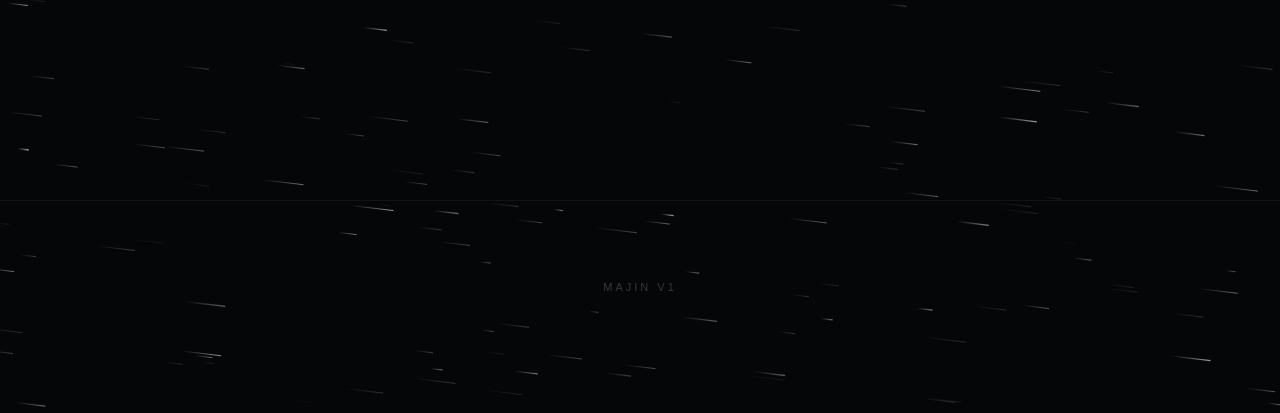
==== commit ad4712b2: "Create index.html" ====
--- a/index.html
+++ b/index.html
@@ -3,8 +3,420 @@
 <head>
 <meta charset="UTF-8">
 <meta name="viewport" content="width=device-width, initial-scale=1.0">
-<title>MAJIN V1 — Study</title>
-<link rel="stylesheet" href="/styles.css">
+<title>MAJIN V1</title>
+
+<style>
+* {
+    box-sizing: border-box;
+}
+
+html {
+    scroll-behavior: smooth;
+    background: #050608;
+}
+
+body {
+    margin: 0;
+    min-height: 100vh;
+    background: #050608;
+    color: white;
+    font-family: Arial, Helvetica, sans-serif;
+    overflow-x: hidden;
+}
+
+/* =========================================
+   BACKGROUND CANVAS
+   Absolute (not fixed) and sized to the full
+   document height in JS, so it scrolls together
+   with the rest of the page instead of staying
+   pinned in place while content moves past it.
+========================================= */
+
+canvas {
+    position: absolute;
+    top: 0;
+    left: 0;
+
+    z-index: 0;
+    pointer-events: none;
+}
+
+/* =========================================
+   NAV
+========================================= */
+
+.nav {
+    position: fixed;
+    top: 16px;
+    left: 50%;
+    transform: translateX(-50%);
+    z-index: 100;
+
+    display: flex;
+    align-items: center;
+    gap: 6px;
+
+    padding: 8px;
+    border: 1px solid rgba(255,255,255,.08);
+    border-radius: 18px;
+    background: rgba(15,17,21,.72);
+
+    backdrop-filter: blur(16px);
+    -webkit-backdrop-filter: blur(16px);
+
+    box-shadow:
+        0 10px 40px rgba(0,0,0,.4),
+        inset 0 1px rgba(255,255,255,.04);
+}
+
+.nav-item {
+    border: 0;
+    outline: 0;
+    background: transparent;
+    color: rgba(255,255,255,.6);
+    padding: 10px 16px;
+    border-radius: 12px;
+    cursor: pointer;
+    font-size: 13px;
+    transition: .2s ease;
+}
+
+.nav-item:hover,
+.nav-item.active {
+    color: white;
+    background: rgba(255,255,255,.08);
+}
+
+.version {
+    color: rgba(255,255,255,.35);
+    font-size: 11px;
+    margin: 0 5px;
+}
+
+/* =========================================
+   HERO
+========================================= */
+
+.hero {
+    position: relative;
+    z-index: 5;
+    min-height: 100vh;
+
+    display: flex;
+    flex-direction: column;
+    align-items: center;
+    justify-content: center;
+
+    padding: 110px 20px 100px;
+    text-align: center;
+}
+
+.hero-subtitle {
+    margin-top: 210px;
+    font-size: 14px;
+    letter-spacing: 4px;
+    color: rgba(255,255,255,.35);
+}
+
+.scroll-cue {
+    position: absolute;
+    bottom: 28px;
+    color: rgba(255,255,255,.2);
+    font-size: 10px;
+    letter-spacing: 3px;
+    text-transform: uppercase;
+    animation: float 2s ease-in-out infinite;
+}
+
+@keyframes float {
+    0%, 100% { transform: translateY(0); }
+    50% { transform: translateY(6px); }
+}
+
+/* =========================================
+   FEATURE SECTION
+========================================= */
+
+.feature-section {
+    position: relative;
+    z-index: 6;
+    width: 100%;
+    min-height: 100vh;
+    padding: 130px 0 220px;
+    overflow: visible;
+}
+
+.feature-heading {
+    width: min(1100px, 90vw);
+    margin: 0 auto;
+}
+
+.feature-title {
+    margin: 0;
+    font-size: clamp(38px, 5vw, 68px);
+    font-weight: 850;
+    letter-spacing: -3px;
+    line-height: .95;
+}
+
+.feature-coming {
+    margin-top: 8px;
+    font-size: clamp(28px, 4vw, 50px);
+    font-weight: 800;
+    letter-spacing: -2px;
+    color: rgba(255,255,255,.30);
+}
+
+.feature-description {
+    max-width: 500px;
+    margin-top: 18px;
+    color: rgba(255,255,255,.35);
+    font-size: 13px;
+    line-height: 1.6;
+}
+
+/* =========================================
+   CAROUSEL
+========================================= */
+
+.carousel-window {
+    position: relative;
+    width: 100%;
+    margin-top: 55px;
+    overflow: hidden;
+}
+
+.carousel-viewport {
+    width: 50%;
+    margin-left: 25%;
+    overflow: hidden;
+    position: relative;
+}
+
+.carousel-track {
+    display: flex;
+    gap: 18px;
+    width: max-content;
+    will-change: transform;
+}
+
+/* =========================================
+   CARDS
+========================================= */
+
+.feature-card {
+    position: relative;
+    flex: 0 0 235px;
+    height: 285px;
+    overflow: hidden;
+    border-radius: 22px;
+    border: 1px solid rgba(255,255,255,.08);
+    background: #0b0e13;
+    box-shadow: 0 20px 60px rgba(0,0,0,.35);
+    transition: transform .25s ease, border-color .25s ease;
+}
+
+.feature-card:hover {
+    transform: translateY(-7px);
+    border-color: rgba(255,255,255,.18);
+}
+
+.feature-image {
+    width: 100%;
+    height: 175px;
+    display: block;
+    object-fit: cover;
+    background: linear-gradient(135deg, #11151b, #07090d);
+}
+
+.feature-gradient {
+    position: absolute;
+    inset: 0;
+    background: linear-gradient(to bottom, transparent 30%, rgba(4,6,9,.98));
+    pointer-events: none;
+}
+
+.feature-content {
+    position: absolute;
+    left: 17px;
+    right: 17px;
+    bottom: 17px;
+}
+
+.feature-name {
+    margin: 0;
+    font-size: 17px;
+    font-weight: 750;
+}
+
+.feature-description-card {
+    margin: 7px 0 0;
+    color: rgba(255,255,255,.45);
+    font-size: 12px;
+    line-height: 1.45;
+}
+
+/* =========================================
+   STUDY GRID
+   Symmetrical grid of smaller cards, sits in
+   normal document flow (no inner scroll) so it
+   grows the page and scrolls with everything else.
+========================================= */
+
+.study-grid {
+    display: grid;
+    grid-template-columns: repeat(auto-fit, minmax(150px, 1fr));
+    gap: 16px;
+
+    width: min(1100px, 90vw);
+    margin: 55px auto 0;
+}
+
+.study-card {
+    position: relative;
+    height: 190px;
+    overflow: hidden;
+    border-radius: 18px;
+    border: 1px solid rgba(255,255,255,.08);
+    background: #0b0e13;
+    box-shadow: 0 14px 40px rgba(0,0,0,.3);
+    transition: transform .25s ease, border-color .25s ease;
+}
+
+.study-card:hover {
+    transform: translateY(-5px);
+    border-color: rgba(255,255,255,.18);
+}
+
+.study-image {
+    width: 100%;
+    height: 110px;
+    display: block;
+    object-fit: cover;
+    background: linear-gradient(135deg, #11151b, #07090d);
+}
+
+.study-gradient {
+    position: absolute;
+    inset: 0;
+    background: linear-gradient(to bottom, transparent 30%, rgba(4,6,9,.98));
+    pointer-events: none;
+}
+
+.study-content {
+    position: absolute;
+    left: 14px;
+    right: 14px;
+    bottom: 14px;
+}
+
+.study-name {
+    margin: 0;
+    font-size: 14px;
+    font-weight: 700;
+}
+
+.study-description {
+    margin: 5px 0 0;
+    color: rgba(255,255,255,.45);
+    font-size: 11px;
+    line-height: 1.4;
+}
+
+/* =========================================
+   CAROUSEL FADE
+========================================= */
+
+.carousel-fade-left,
+.carousel-fade-right {
+    position: absolute;
+    top: 0;
+    bottom: 0;
+    width: 16%;
+    z-index: 5;
+    pointer-events: none;
+}
+
+.carousel-fade-left {
+    left: 0;
+    background: linear-gradient(to right, #050608 5%, transparent);
+}
+
+.carousel-fade-right {
+    right: 0;
+    background: linear-gradient(to left, #050608 5%, transparent);
+}
+
+/* =========================================
+   FOOTER
+========================================= */
+
+.footer {
+    position: relative;
+    z-index: 5;
+    padding: 80px 20px 120px;
+    border-top: 1px solid rgba(255,255,255,.05);
+    text-align: center;
+    color: rgba(255,255,255,.2);
+    font-size: 11px;
+    letter-spacing: 3px;
+}
+
+/* =========================================
+   MOBILE
+========================================= */
+
+@media (max-width: 850px) {
+    .carousel-viewport {
+        width: 70%;
+        margin-left: 15%;
+    }
+    .feature-card {
+        flex-basis: 220px;
+    }
+}
+
+@media (max-width: 600px) {
+    .nav {
+        width: calc(100% - 20px);
+        justify-content: center;
+    }
+    .nav-item {
+        padding: 9px 10px;
+        font-size: 11px;
+    }
+    .version {
+        display: none;
+    }
+    .hero-subtitle {
+        margin-top: 150px;
+    }
+    .feature-section {
+        padding-top: 90px;
+    }
+    .carousel-viewport {
+        width: 90%;
+        margin-left: 5%;
+    }
+    .feature-card {
+        flex-basis: 205px;
+        height: 255px;
+    }
+    .feature-image {
+        height: 150px;
+    }
+    .study-grid {
+        grid-template-columns: repeat(auto-fit, minmax(130px, 1fr));
+        gap: 12px;
+    }
+    .study-card {
+        height: 165px;
+    }
+    .study-image {
+        height: 90px;
+    }
+}
+</style>
 </head>
 
 <body>
@@ -12,10 +424,10 @@
 <canvas id="canvas"></canvas>
 
 <nav class="nav">
-    <a class="nav-item" href="/">Home</a>
-    <a class="nav-item active" href="/study/">Study</a>
-    <button class="nav-item">Media</button>
-    <button class="nav-item">More</button>
+    <button class="nav-item active" data-section="home">Home</button>
+    <button class="nav-item" data-section="study">Study</button>
+    <button class="nav-item" data-section="media">Media</button>
+    <button class="nav-item" data-section="more">More</button>
     <div class="version">V1</div>
 </nav>
 
@@ -24,7 +436,28 @@
     <div class="scroll-cue">scroll to explore</div>
 </section>
 
-<section class="feature-section">
+<section class="feature-section" id="homeSection">
+
+    <div class="feature-heading">
+        <h2 class="feature-title">THINGS WE FEATURE</h2>
+        <div class="feature-coming">/ IS COMING</div>
+        <p class="feature-description">
+            A collection of things we're building,
+            experimenting with, and putting together.
+        </p>
+    </div>
+
+    <div class="carousel-window">
+        <div class="carousel-fade-left"></div>
+        <div class="carousel-viewport">
+            <div class="carousel-track" id="carouselTrack"></div>
+        </div>
+        <div class="carousel-fade-right"></div>
+    </div>
+
+</section>
+
+<section class="feature-section" id="studySection">
 
     <div class="feature-heading">
         <h2 class="feature-title">STUDY</h2>
@@ -41,6 +474,19 @@
 <footer class="footer">MAJIN V1</footer>
 
 <script>
+
+/* =========================================
+   CHANGE YOUR CARDS HERE
+========================================= */
+
+const features = [
+    { image: "PASTE_IMAGE_URL_HERE", title: "Feature One",   description: "Change this text." },
+    { image: "PASTE_IMAGE_URL_HERE", title: "Feature Two",   description: "Change this text." },
+    { image: "PASTE_IMAGE_URL_HERE", title: "Feature Three", description: "Change this text." },
+    { image: "PASTE_IMAGE_URL_HERE", title: "Feature Four",  description: "Change this text." },
+    { image: "PASTE_IMAGE_URL_HERE", title: "Feature Five",  description: "Change this text." },
+    { image: "PASTE_IMAGE_URL_HERE", title: "Feature Six",   description: "Change this text." }
+];
 
 /* =========================================
    CHANGE YOUR STUDY CARDS HERE
@@ -67,6 +513,59 @@
     { image: "PASTE_IMAGE_URL_HERE", title: "Topic 18", description: "Change this text." }
 ];
 
+/* =========================================
+   BUILD CARDS
+========================================= */
+
+const track = document.getElementById("carouselTrack");
+
+function makeCard(feature) {
+    const card = document.createElement("article");
+    card.className = "feature-card";
+
+    const image = document.createElement("img");
+    image.className = "feature-image";
+    image.src = feature.image;
+    image.alt = feature.title;
+    image.onerror = function () { this.style.opacity = "0"; };
+
+    const gradient = document.createElement("div");
+    gradient.className = "feature-gradient";
+
+    const content = document.createElement("div");
+    content.className = "feature-content";
+
+    const title = document.createElement("h3");
+    title.className = "feature-name";
+    title.textContent = feature.title;
+
+    const description = document.createElement("p");
+    description.className = "feature-description-card";
+    description.textContent = feature.description;
+
+    content.appendChild(title);
+    content.appendChild(description);
+
+    card.appendChild(image);
+    card.appendChild(gradient);
+    card.appendChild(content);
+
+    return card;
+}
+
+function buildCarousel() {
+    track.innerHTML = "";
+    for (let set = 0; set < 4; set++) {
+        features.forEach(feature => track.appendChild(makeCard(feature)));
+    }
+}
+
+buildCarousel();
+
+/* =========================================
+   BUILD STUDY GRID
+========================================= */
+
 const studyGrid = document.getElementById("studyGrid");
 
 function makeStudyCard(item) {
@@ -110,8 +609,306 @@
 
 buildStudyGrid();
 
+let carouselX = 0;
+const CARD_WIDTH = 253;
+const CAROUSEL_SPEED = 0.55;
+
+function moveCards() {
+    carouselX -= CAROUSEL_SPEED;
+
+    const loopSize = features.length * CARD_WIDTH;
+
+    if (Math.abs(carouselX) >= loopSize) {
+        carouselX += loopSize;
+    }
+
+    track.style.transform = `translateX(${carouselX}px)`;
+
+    requestAnimationFrame(moveCards);
+}
+
+moveCards();
+
+/* =========================================
+   PARTICLE + STAR BACKGROUND
+
+   The canvas is absolutely positioned and sized
+   to the FULL document height (not just the
+   viewport), so it scrolls together with the
+   rest of the page as one unit. The "MAJIN V1"
+   particle title lives near the top (inside the
+   hero area) and scrolls away normally, and the
+   stars are spread across the whole page height
+   instead of being pinned to the screen.
+========================================= */
+
+const canvas = document.getElementById("canvas");
+const ctx = canvas.getContext("2d");
+
+let viewWidth = 0;    // window width
+let viewHeight = 0;   // window height (used to size/place the hero text)
+let canvasHeight = 0; // full scrollable document height (used to size the canvas)
+
+const mouse = { x: -1000, y: -1000, active: false };
+
+const PARTICLE_SPACING = 5;
+const MOUSE_RADIUS = 70;
+const MOUSE_FORCE = 18;
+const SPRING = 0.085;
+const DAMPING = 0.82;
+
+const STAR_DENSITY_PER_VIEWPORT = 260;
+const STAR_SPEED = 1.8;
+
+let particles = [];
+let stars = [];
+
+const textCanvas = document.createElement("canvas");
+const textCtx = textCanvas.getContext("2d");
+
+function createParticles() {
+    particles = [];
+
+    const tempWidth = Math.min(viewWidth * .9, 1500);
+    const tempHeight = Math.min(viewHeight * .45, 500);
+
+    textCanvas.width = tempWidth;
+    textCanvas.height = tempHeight;
+
+    textCtx.clearRect(0, 0, tempWidth, tempHeight);
+
+    const fontSize = Math.min(tempWidth * .18, tempHeight * .6);
+
+    textCtx.font = `900 ${fontSize}px Arial`;
+    textCtx.textAlign = "center";
+    textCtx.textBaseline = "middle";
+    textCtx.fillStyle = "white";
+    textCtx.fillText("MAJIN V1", tempWidth / 2, tempHeight / 2);
+
+    const image = textCtx.getImageData(0, 0, tempWidth, tempHeight);
+    const data = image.data;
+
+    const offsetX = (viewWidth - tempWidth) / 2;
+    const offsetY = (viewHeight - tempHeight) / 2 - 130;
+
+    for (let y = 0; y < tempHeight; y += PARTICLE_SPACING) {
+        for (let x = 0; x < tempWidth; x += PARTICLE_SPACING) {
+            const index = (y * tempWidth + x) * 4;
+
+            if (data[index + 3] > 140) {
+                particles.push({
+                    x: offsetX + x,
+                    y: offsetY + y,
+                    homeX: offsetX + x,
+                    homeY: offsetY + y,
+                    vx: 0,
+                    vy: 0,
+                    size: Math.random() * 1.2 + 1.5,
+                    alpha: Math.random() * .25 + .75
+                });
+            }
+        }
+    }
+}
+
+function createStars() {
+    stars = [];
+
+    const count = Math.round(
+        STAR_DENSITY_PER_VIEWPORT * (canvasHeight / Math.max(viewHeight, 1))
+    );
+
+    for (let i = 0; i < count; i++) {
+        stars.push({
+            x: Math.random() * viewWidth,
+            y: Math.random() * canvasHeight,
+            length: Math.random() * 35 + 8,
+            speed: Math.random() * STAR_SPEED + .25,
+            alpha: Math.random() * .55 + .1,
+            width: Math.random() * 1.2 + .2
+        });
+    }
+}
+
+function resize() {
+    viewWidth = window.innerWidth;
+    viewHeight = window.innerHeight;
+
+    canvasHeight = Math.max(
+        document.documentElement.scrollHeight,
+        document.body.scrollHeight,
+        viewHeight
+    );
+
+    const ratio = Math.min(window.devicePixelRatio || 1, 2);
+
+    canvas.width = viewWidth * ratio;
+    canvas.height = canvasHeight * ratio;
+
+    canvas.style.width = viewWidth + "px";
+    canvas.style.height = canvasHeight + "px";
+
+    ctx.setTransform(ratio, 0, 0, ratio, 0, 0);
+
+    createStars();
+    createParticles();
+}
+
+window.addEventListener("resize", resize);
+
+/* Mouse coordinates are converted to page (document) space,
+   since particles now live in a canvas taller than the
+   viewport and scroll with the page. */
+window.addEventListener("mousemove", event => {
+    mouse.x = event.clientX + window.scrollX;
+    mouse.y = event.clientY + window.scrollY;
+    mouse.active = true;
+});
+
+window.addEventListener("mouseleave", () => {
+    mouse.active = false;
+    mouse.x = -1000;
+    mouse.y = -1000;
+});
+
+function updateParticle(p) {
+    p.vx += (p.homeX - p.x) * SPRING;
+    p.vy += (p.homeY - p.y) * SPRING;
+
+    if (mouse.active) {
+        const dx = p.x - mouse.x;
+        const dy = p.y - mouse.y;
+        const distance = Math.sqrt(dx * dx + dy * dy);
+
+        if (distance > 0 && distance < MOUSE_RADIUS) {
+            const nx = dx / distance;
+            const ny = dy / distance;
+            const influence = 1 - distance / MOUSE_RADIUS;
+            const force = MOUSE_FORCE * influence * influence;
+
+            p.vx += nx * force;
+            p.vy += ny * force;
+        }
+    }
+
+    p.vx *= DAMPING;
+    p.vy *= DAMPING;
+
+    p.x += p.vx;
+    p.y += p.vy;
+}
+
+function drawStars() {
+    stars.forEach(star => {
+        star.x += star.speed;
+
+        if (star.x > viewWidth + 100) {
+            star.x = -100;
+            star.y = Math.random() * canvasHeight;
+        }
+
+        const gradient = ctx.createLinearGradient(
+            star.x, star.y,
+            star.x - star.length, star.y - star.length * .12
+        );
+
+        gradient.addColorStop(0, `rgba(255,255,255,${star.alpha})`);
+        gradient.addColorStop(1, "rgba(255,255,255,0)");
+
+        ctx.strokeStyle = gradient;
+        ctx.lineWidth = star.width;
+
+        ctx.beginPath();
+        ctx.moveTo(star.x, star.y);
+        ctx.lineTo(star.x - star.length, star.y - star.length * .12);
+        ctx.stroke();
+    });
+}
+
+function drawParticles() {
+    particles.forEach(p => {
+        let glow = 0;
+
+        if (mouse.active) {
+            const dx = p.x - mouse.x;
+            const dy = p.y - mouse.y;
+            const distance = Math.sqrt(dx * dx + dy * dy);
+
+            if (distance < MOUSE_RADIUS) {
+                glow = 1 - distance / MOUSE_RADIUS;
+            }
+        }
+
+        const brightness = .75 + glow * .25;
+
+        ctx.fillStyle = `rgba(255,255,255,${p.alpha * brightness})`;
+
+        ctx.beginPath();
+        ctx.arc(p.x, p.y, p.size, 0, Math.PI * 2);
+        ctx.fill();
+    });
+}
+
+function animate() {
+    ctx.fillStyle = "#050608";
+    ctx.fillRect(0, 0, viewWidth, canvasHeight);
+
+    drawStars();
+
+    particles.forEach(updateParticle);
+    drawParticles();
+
+    requestAnimationFrame(animate);
+}
+
+/* =========================================
+   NAV / PAGE SWITCHING
+
+   Only one section is shown at a time. Switching
+   sections changes the document's height, so the
+   background canvas is re-measured and rebuilt
+   (resize()) right after the swap — that keeps the
+   stars/particles covering the whole new page
+   instead of leaving stale empty/short space.
+========================================= */
+
+const pageSections = {
+    home: document.getElementById("homeSection"),
+    study: document.getElementById("studySection")
+};
+
+function showSection(key) {
+    Object.values(pageSections).forEach(section => {
+        if (section) section.style.display = "none";
+    });
+
+    const target = pageSections[key];
+    if (target) target.style.display = "";
+
+    resize();
+}
+
+document.querySelectorAll(".nav-item").forEach(button => {
+    button.addEventListener("click", () => {
+        document.querySelectorAll(".nav-item").forEach(b => b.classList.remove("active"));
+        button.classList.add("active");
+
+        showSection(button.dataset.section);
+    });
+});
+
+/* =========================================
+   START
+========================================= */
+
+showSection("home");
+animate();
+
+// Safety re-measure in case fonts/images shift layout right after load.
+window.addEventListener("load", resize);
+setTimeout(resize, 300);
+
 </script>
-<script src="/background.js"></script>
 
 </body>
 </html>
